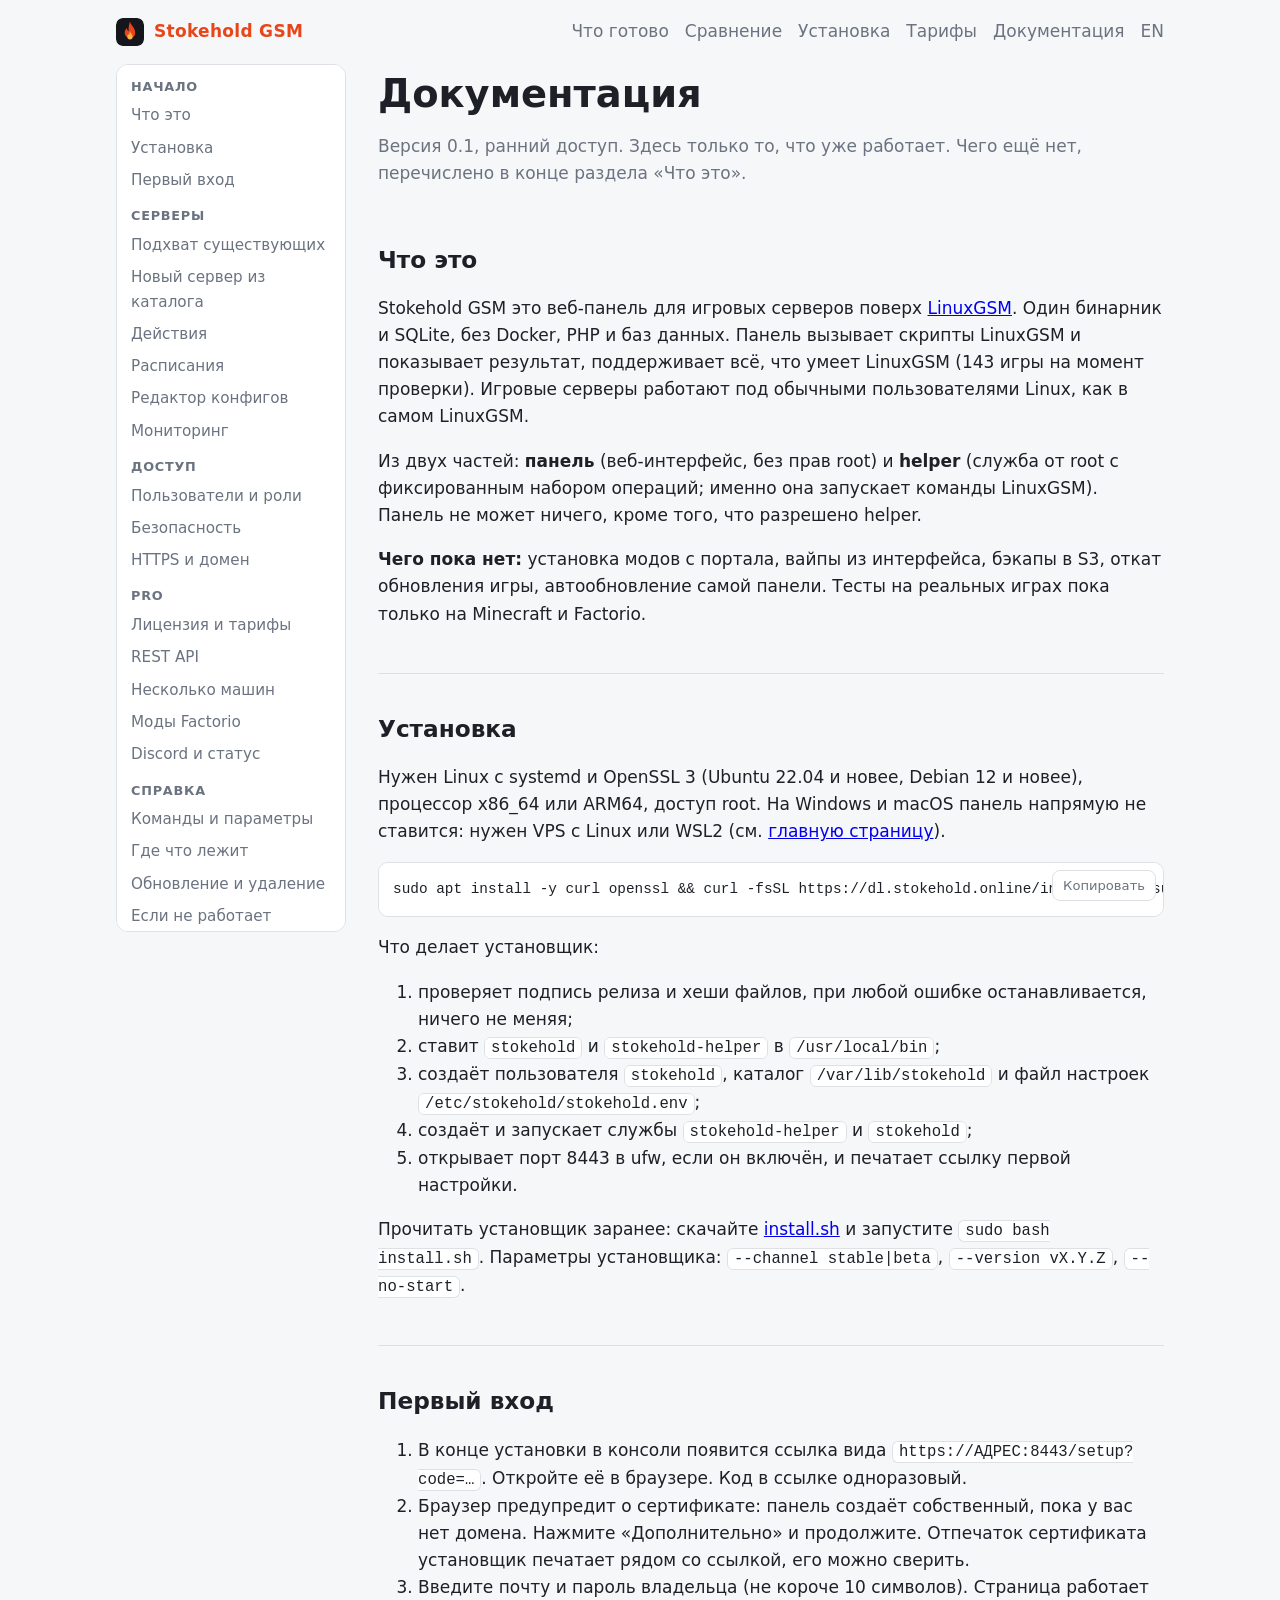
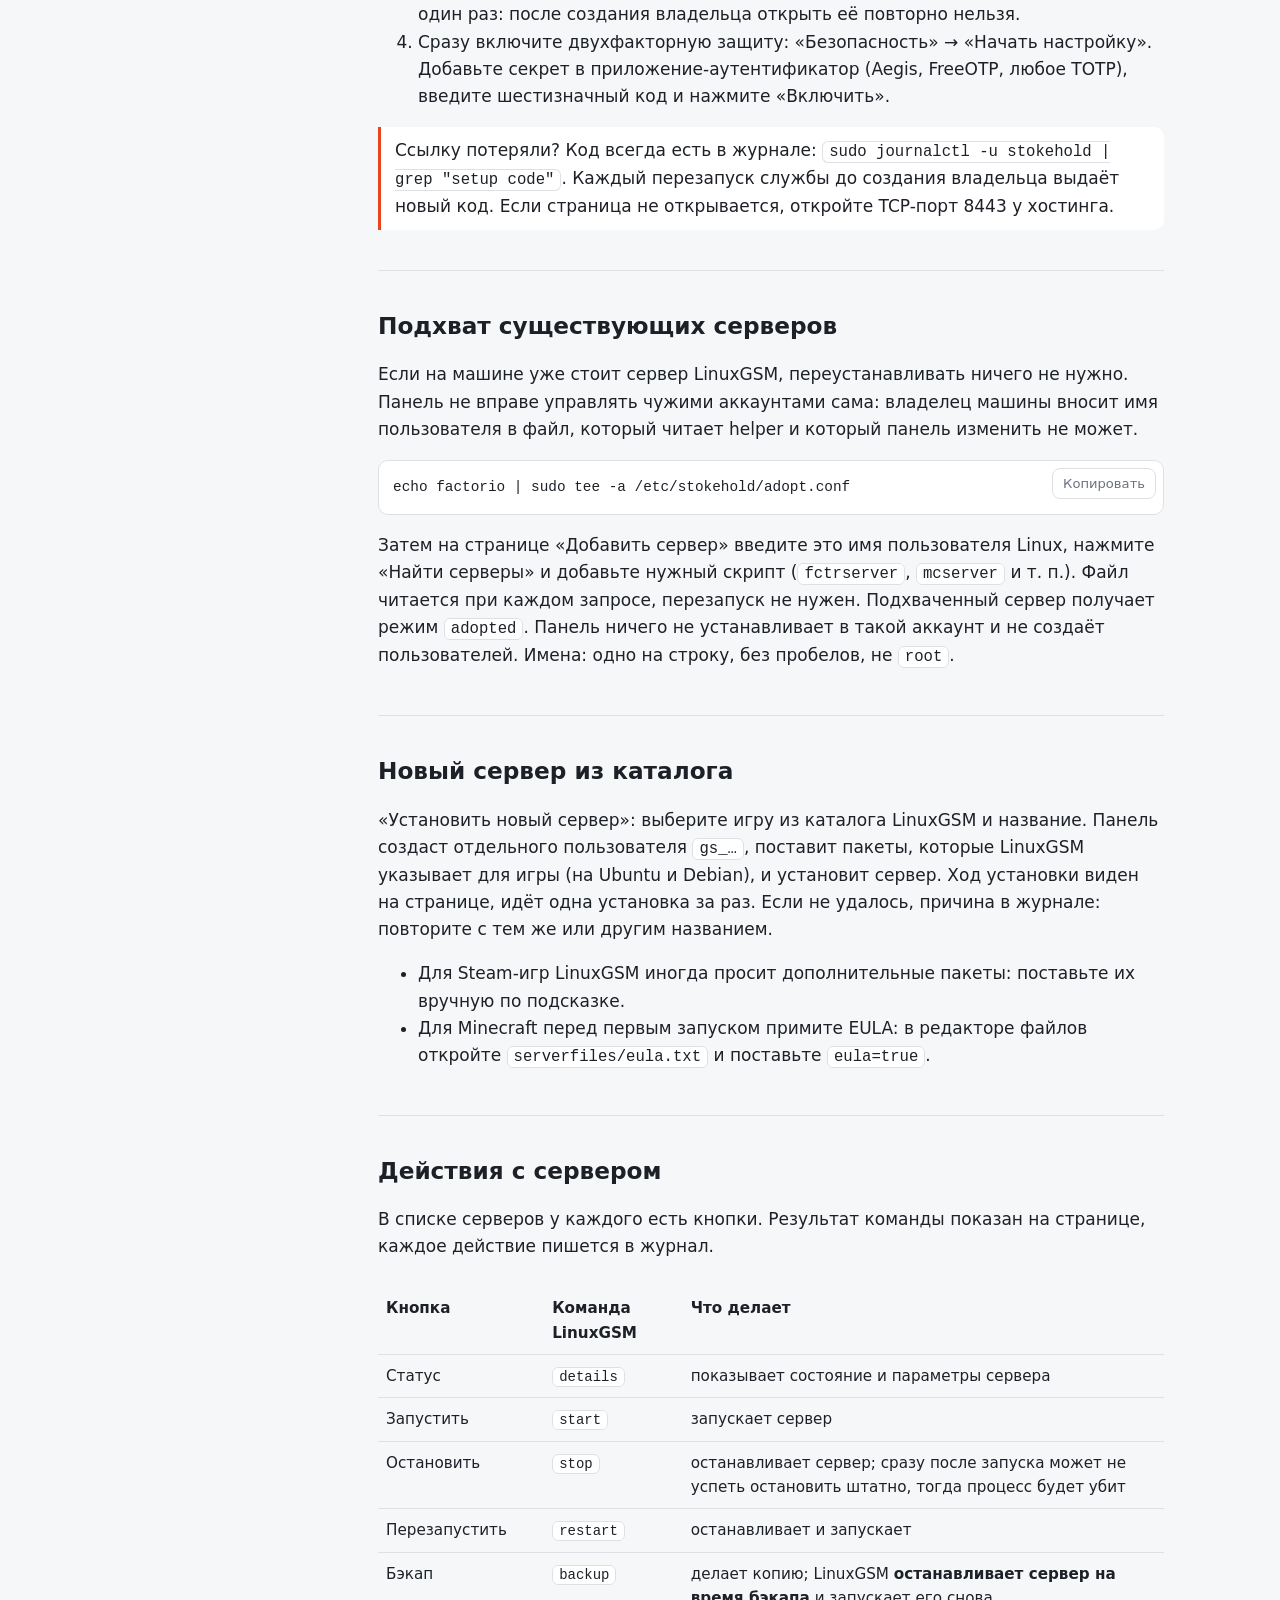
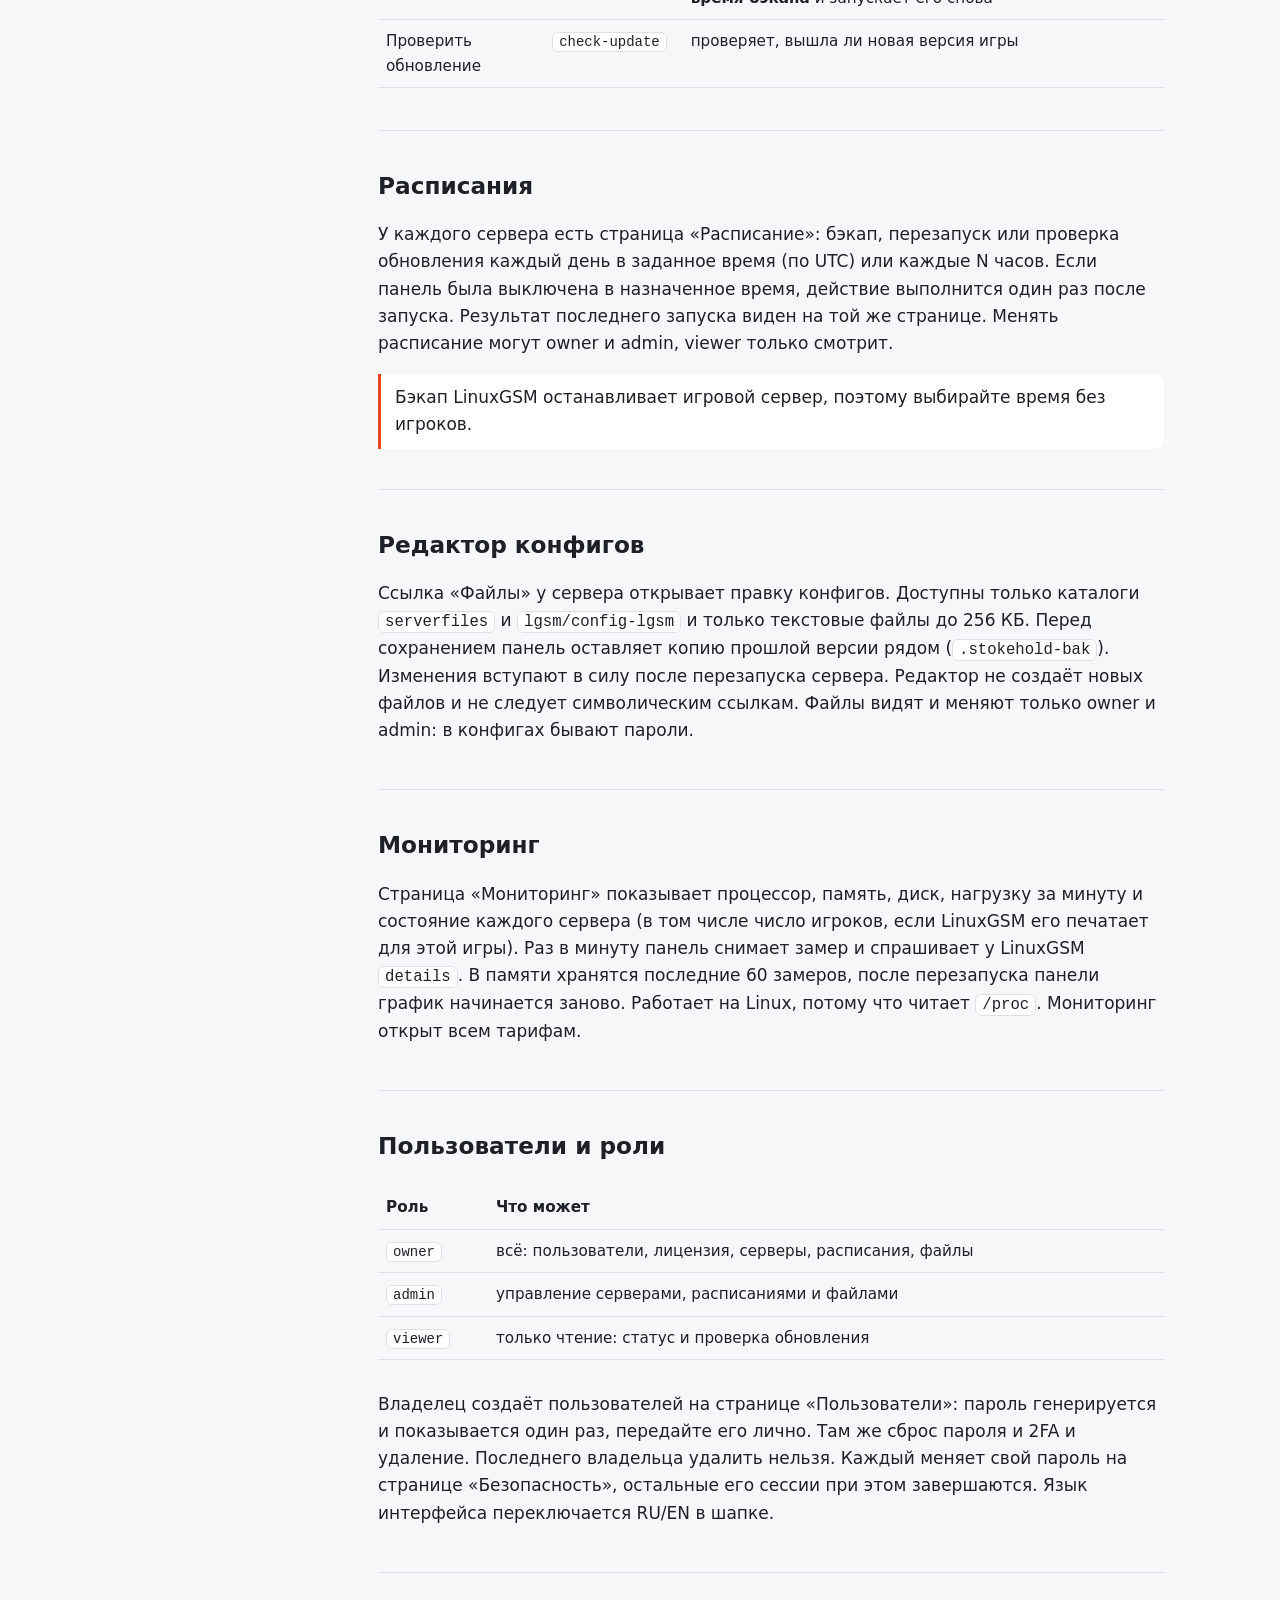
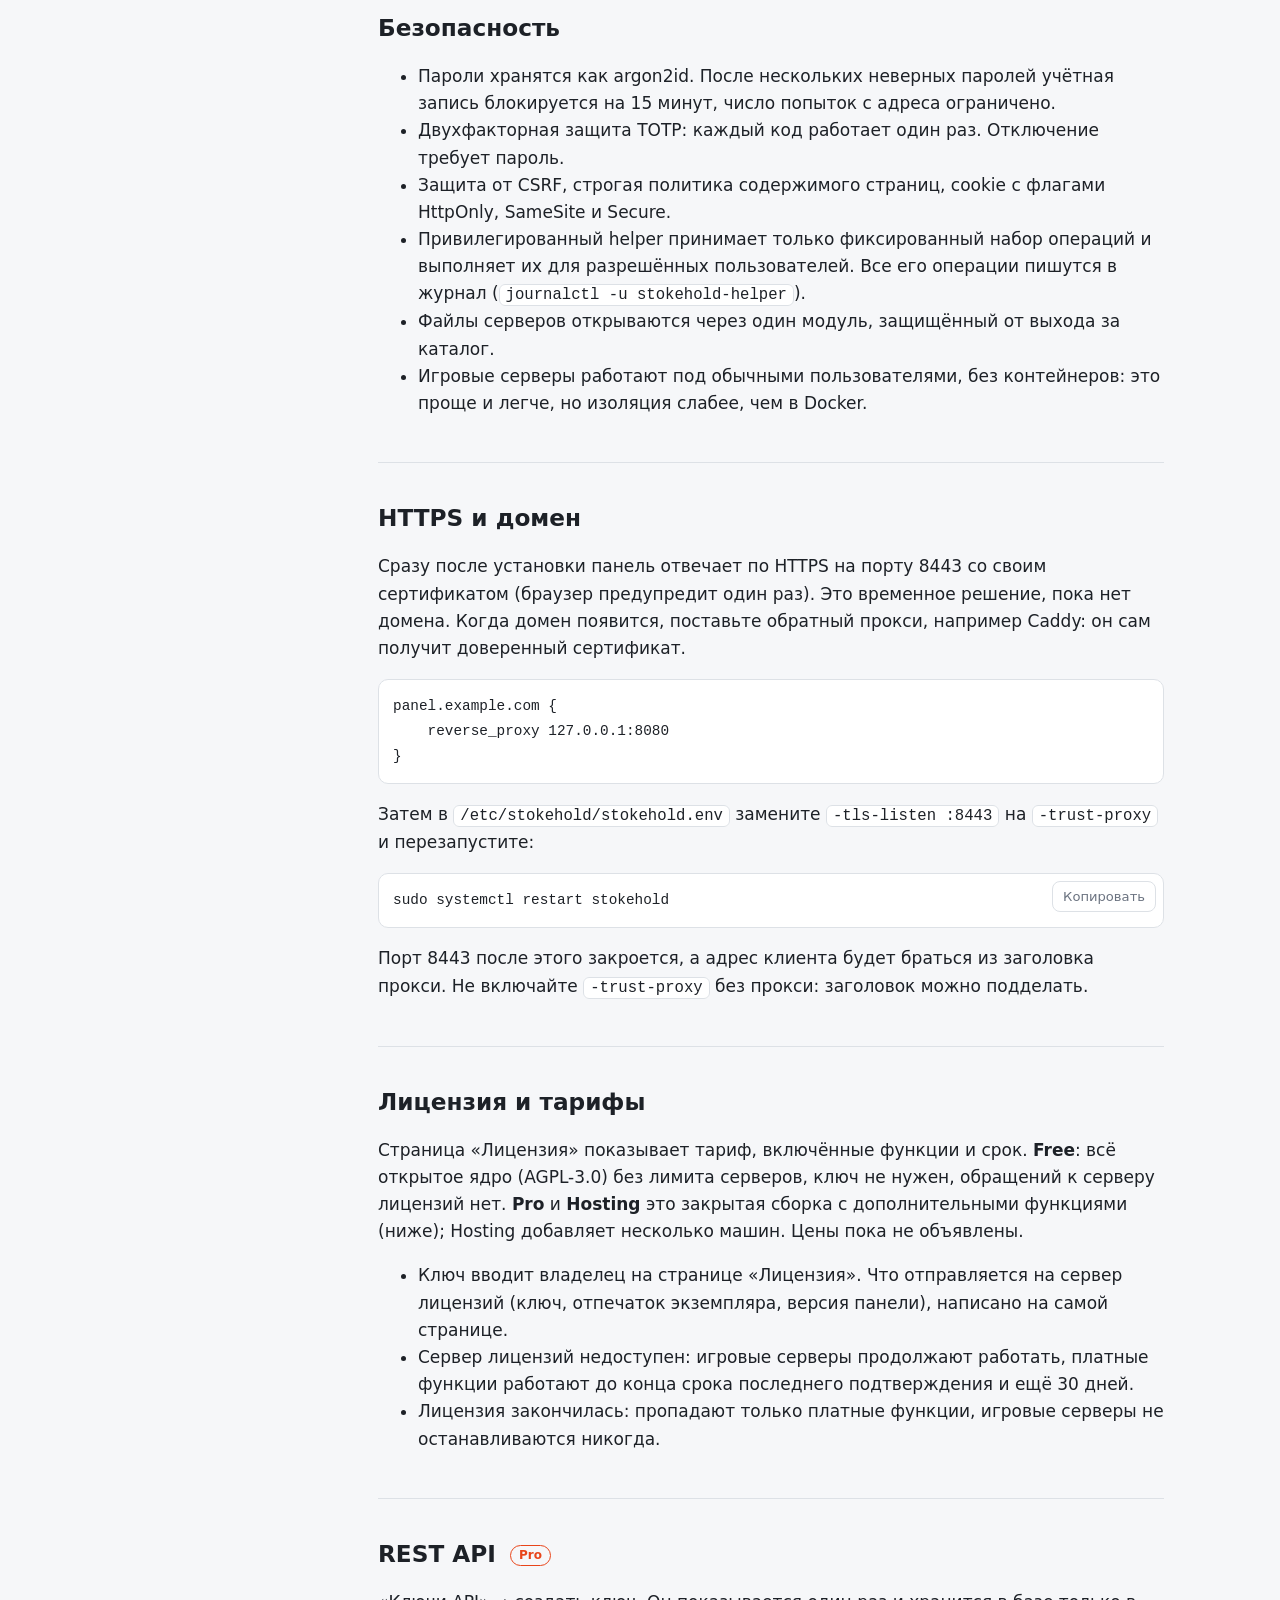
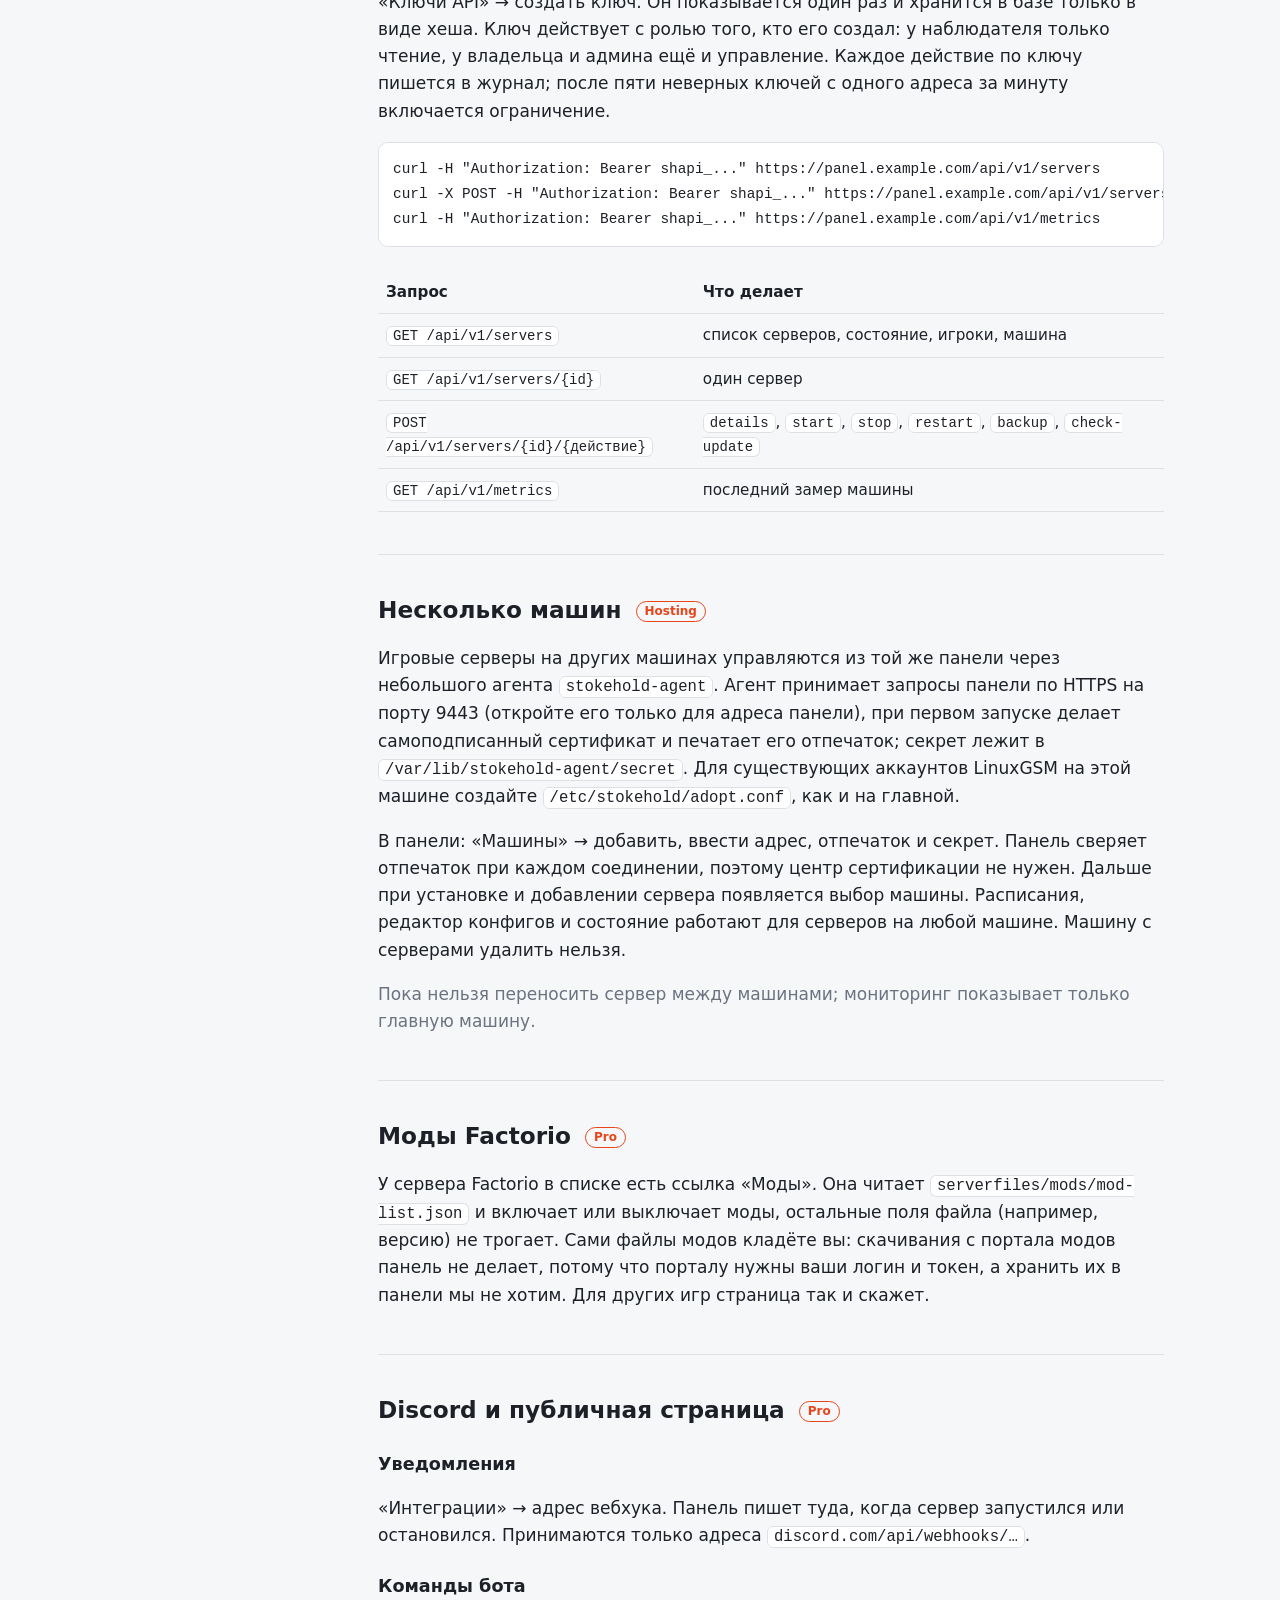
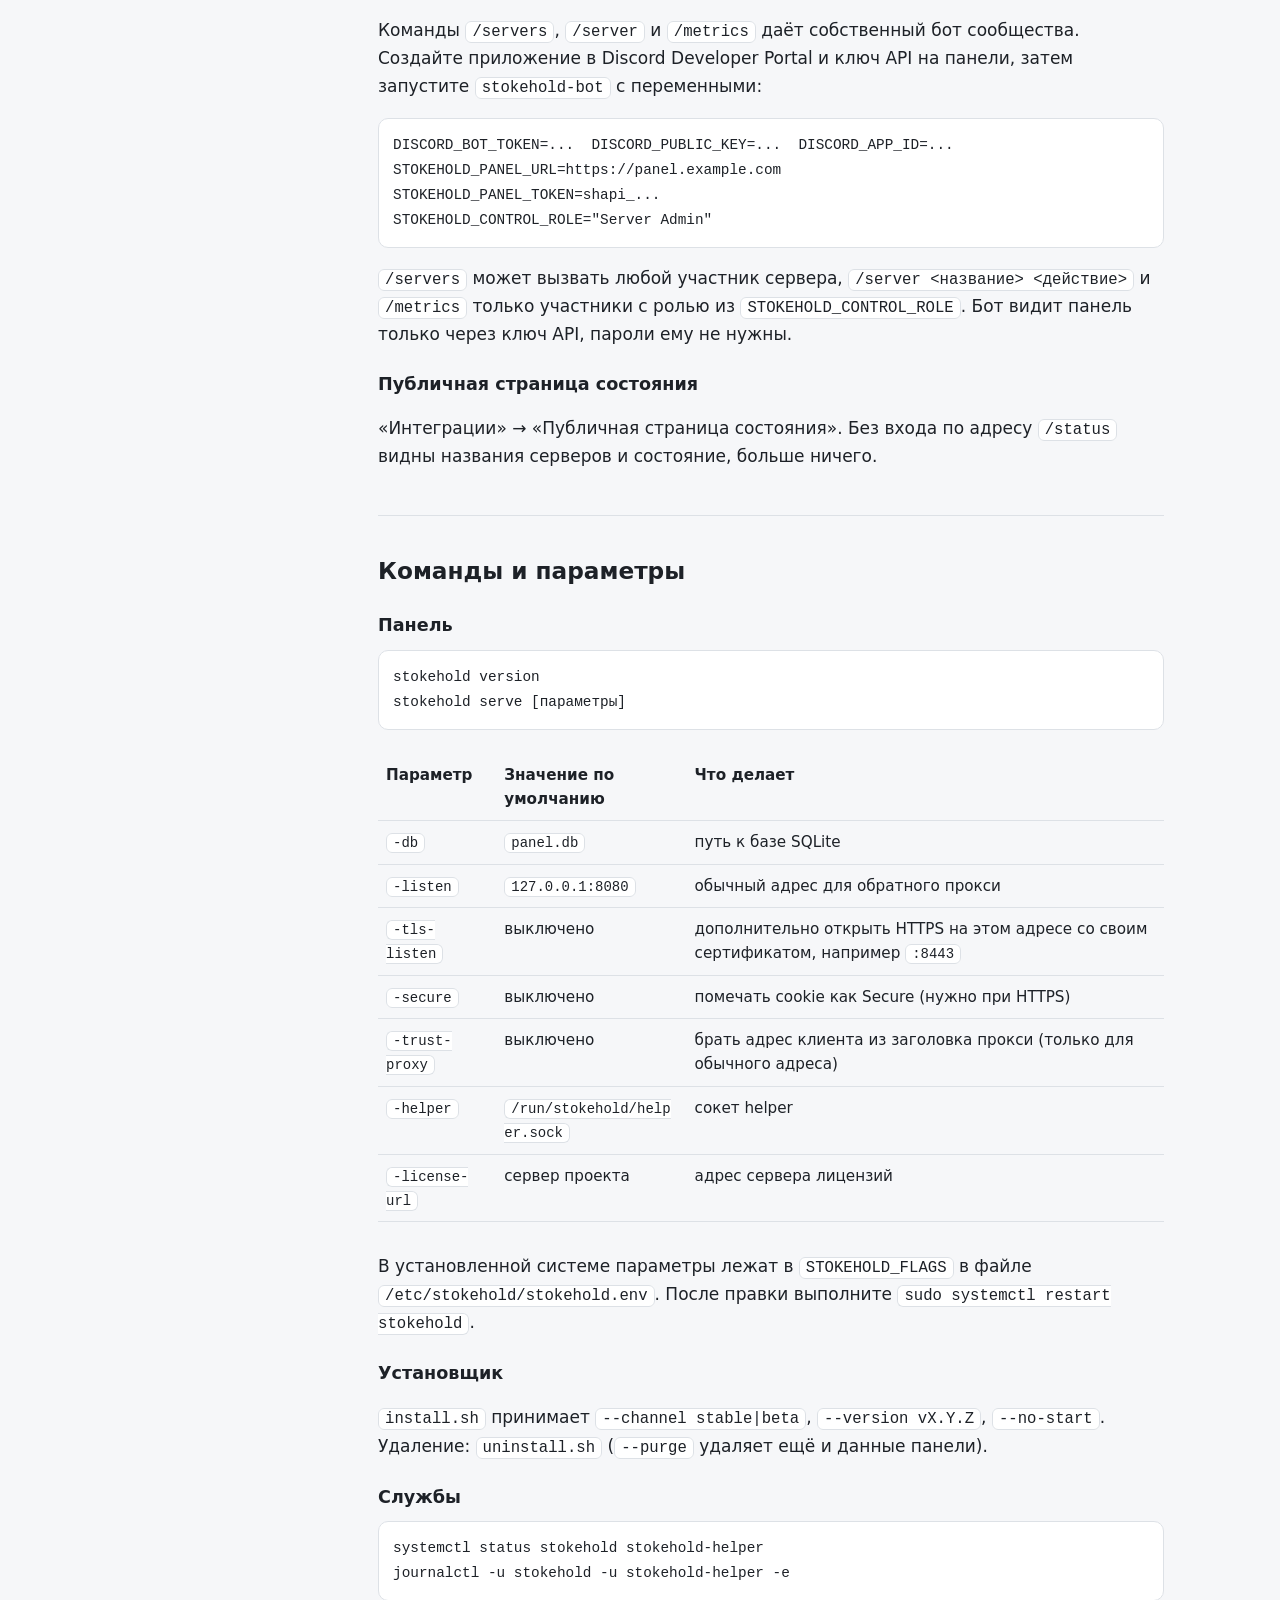
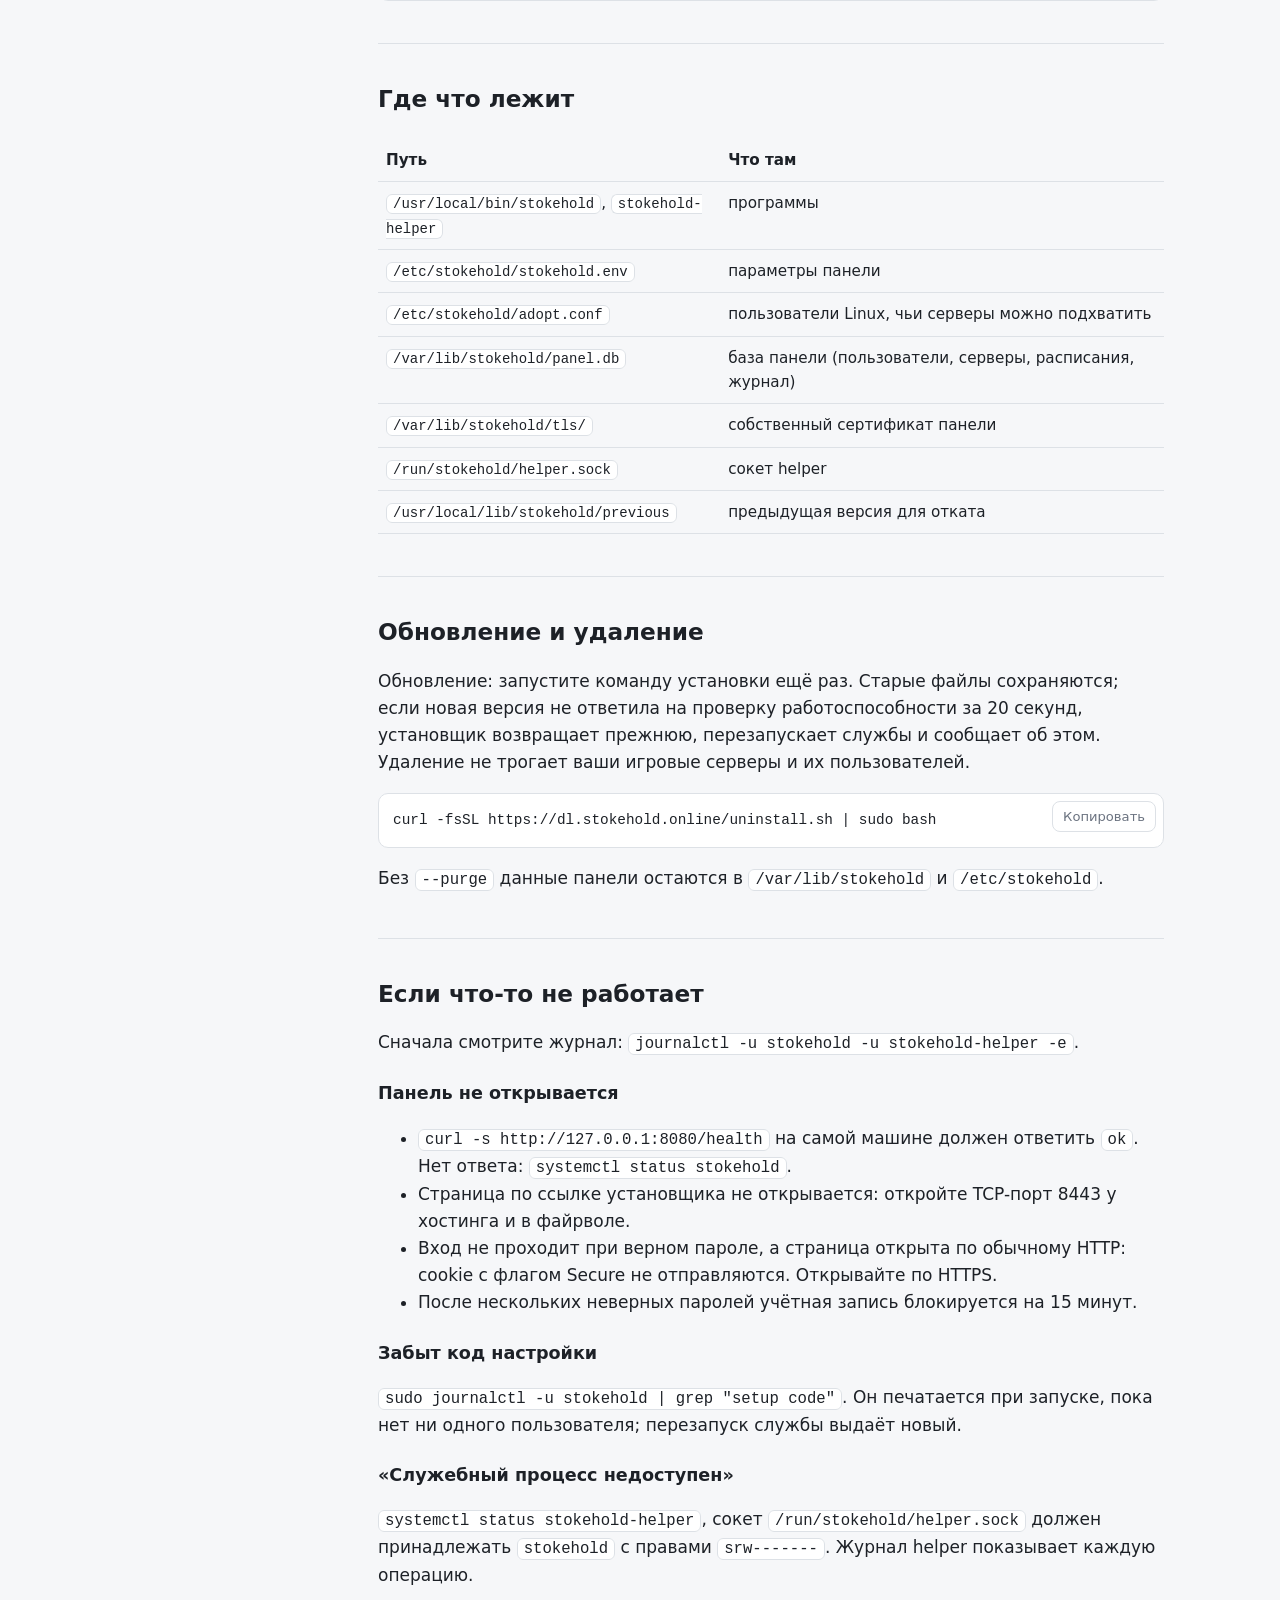
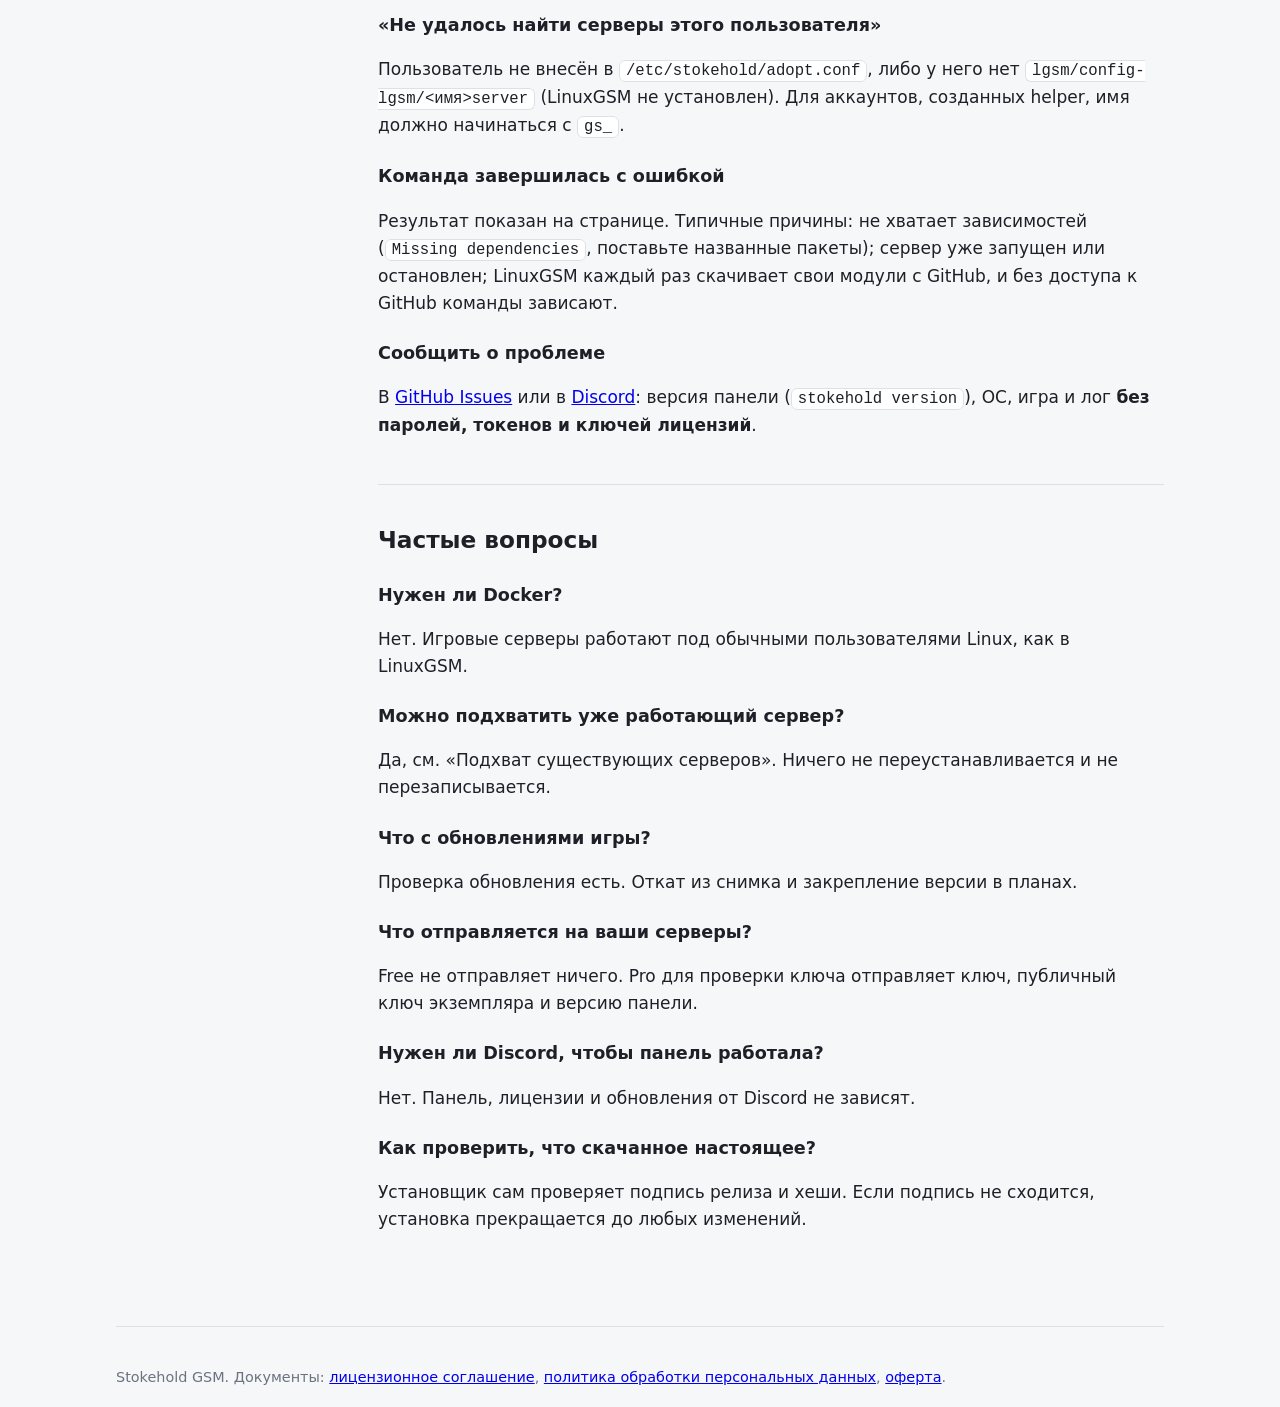
==== site/docs/index.html @ d0f1e2aa "Site: documentation section, smooth scrolling, fading language switch" ====
<!doctype html>
<html lang="ru" class="nojs">
<head>
<meta charset="utf-8">
<meta name="viewport" content="width=device-width, initial-scale=1">
<link rel="icon" type="image/svg+xml" href="../favicon.svg">
<title>Документация: Stokehold GSM</title>
<meta name="description" content="Как установить и пользоваться Stokehold GSM: серверы, расписания, конфиги, роли, безопасность, мониторинг, API, команды и решение проблем.">
<style>
:root { color-scheme: dark light; --bg:#14161c; --card:#1c1f27; --fg:#e6e8eb; --muted:#9aa3b0; --brand:#e8451a; --line:#2c313c; }
@media (prefers-color-scheme: light) { :root { --bg:#f6f7f9; --card:#fff; --fg:#1d2127; --muted:#6b7380; --line:#dde1e6; } }
* { box-sizing: border-box; }
html { scroll-behavior: smooth; }
body { margin:0; font:17px/1.6 system-ui,-apple-system,"Segoe UI",sans-serif; background:var(--bg); color:var(--fg); animation:pagein .35s ease both; }
@keyframes pagein { from { opacity:0 } to { opacity:1 } }
body.leaving { opacity:0; transition:opacity .22s ease; }
@media (prefers-reduced-motion: reduce) { html { scroll-behavior:auto; } body { animation:none; } body.leaving { transition:none; } }
.wrap { max-width:1080px; margin:0 auto; padding:0 16px; }
header { padding:18px 0; display:flex; justify-content:space-between; align-items:center; gap:12px; flex-wrap:wrap; }
header nav { display:flex; flex-wrap:wrap; gap:6px 16px; }
header a { color:var(--muted); text-decoration:none; }
header a:hover { color:var(--fg); }
.logo { display:inline-flex; align-items:center; gap:10px; font-weight:800; color:var(--brand); letter-spacing:.3px; }
.logo img { border-radius:7px; }
.layout { display:grid; grid-template-columns:230px minmax(0,1fr); gap:32px; align-items:start; padding-bottom:48px; }
.side { position:sticky; top:16px; border:1px solid var(--line); border-radius:12px; background:var(--card); padding:12px 14px; font-size:.95rem; max-height:calc(100vh - 32px); overflow:auto; }
.side a { display:block; padding:4px 0; color:var(--muted); text-decoration:none; }
.side a:hover { color:var(--fg); }
.side b { display:block; margin:10px 0 2px; font-size:.8rem; text-transform:uppercase; letter-spacing:.06em; color:var(--muted); font-weight:600; }
.side b:first-child { margin-top:0; }
article h1 { font-size:clamp(1.8rem,4vw,2.4rem); line-height:1.15; margin:8px 0 12px; }
article h2 { font-size:1.45rem; margin:0 0 12px; padding-top:8px; scroll-margin-top:12px; }
article h3 { font-size:1.1rem; margin:22px 0 6px; }
article section { padding:28px 0; border-top:1px solid var(--line); }
article section:first-of-type { border-top:0; }
.muted { color:var(--muted); }
code, pre { font-family:ui-monospace,Consolas,monospace; font-size:.92em; }
:not(pre) > code { background:var(--card); border:1px solid var(--line); border-radius:6px; padding:1px 6px; word-break:break-word; }
pre { background:var(--card); border:1px solid var(--line); border-radius:10px; padding:14px; overflow-x:auto; margin:10px 0 14px; }
.cmd { position:relative; margin:10px 0 14px; } .cmd pre { margin:0; padding-right:96px; }
.cmd .copy { position:absolute; top:8px; right:8px; padding:4px 10px; border:1px solid var(--line); border-radius:8px; background:var(--card); color:var(--muted); font:inherit; font-size:.82rem; cursor:pointer; }
.cmd .copy:hover { color:var(--fg); } .nojs .copy { display:none; }
table { width:100%; border-collapse:collapse; font-size:.95rem; margin:10px 0 14px; }
th,td { text-align:left; padding:9px 8px; border-bottom:1px solid var(--line); vertical-align:top; }
.scroll { overflow-x:auto; }
.note { border-left:3px solid var(--brand); background:var(--card); border-radius:0 10px 10px 0; padding:10px 14px; margin:12px 0; }
.pro { display:inline-block; font-size:.75rem; border:1px solid var(--brand); color:var(--brand); border-radius:99px; padding:0 8px; vertical-align:middle; margin-left:6px; }
footer { padding:24px 0 48px; color:var(--muted); font-size:.9rem; border-top:1px solid var(--line); }
@media (max-width: 800px) { .layout { grid-template-columns:1fr; } .side { position:static; max-height:none; } }
</style>
</head>
<body>
<div class="wrap">
<header>
  <a class="logo" href="../"><img src="../logo.svg" alt="" width="28" height="28"> Stokehold GSM</a>
  <nav><a href="../#now">Что готово</a><a href="../#compare">Сравнение</a><a href="../#install">Установка</a><a href="../#plans">Тарифы</a><a href="./">Документация</a><a class="lang" href="../en/docs/">EN</a></nav>
</header>

<div class="layout">
<nav class="side" aria-label="Разделы документации">
  <b>Начало</b>
  <a href="#overview">Что это</a>
  <a href="#install">Установка</a>
  <a href="#first">Первый вход</a>
  <b>Серверы</b>
  <a href="#adopt">Подхват существующих</a>
  <a href="#new">Новый сервер из каталога</a>
  <a href="#actions">Действия</a>
  <a href="#schedules">Расписания</a>
  <a href="#files">Редактор конфигов</a>
  <a href="#monitor">Мониторинг</a>
  <b>Доступ</b>
  <a href="#roles">Пользователи и роли</a>
  <a href="#security">Безопасность</a>
  <a href="#https">HTTPS и домен</a>
  <b>Pro</b>
  <a href="#license">Лицензия и тарифы</a>
  <a href="#api">REST API</a>
  <a href="#nodes">Несколько машин</a>
  <a href="#mods">Моды Factorio</a>
  <a href="#discord">Discord и статус</a>
  <b>Справка</b>
  <a href="#cli">Команды и параметры</a>
  <a href="#files-paths">Где что лежит</a>
  <a href="#update">Обновление и удаление</a>
  <a href="#trouble">Если не работает</a>
  <a href="#faq">Частые вопросы</a>
</nav>

<article>
<h1>Документация</h1>
<p class="muted">Версия 0.1, ранний доступ. Здесь только то, что уже работает. Чего ещё нет, перечислено в конце раздела «Что это».</p>

<section id="overview">
  <h2>Что это</h2>
  <p>Stokehold GSM это веб-панель для игровых серверов поверх <a href="https://linuxgsm.com">LinuxGSM</a>. Один бинарник и SQLite, без Docker, PHP и баз данных. Панель вызывает скрипты LinuxGSM и показывает результат, поддерживает всё, что умеет LinuxGSM (143 игры на момент проверки). Игровые серверы работают под обычными пользователями Linux, как в самом LinuxGSM.</p>
  <p>Из двух частей: <b>панель</b> (веб-интерфейс, без прав root) и <b>helper</b> (служба от root с фиксированным набором операций; именно она запускает команды LinuxGSM). Панель не может ничего, кроме того, что разрешено helper.</p>
  <p><b>Чего пока нет:</b> установка модов с портала, вайпы из интерфейса, бэкапы в S3, откат обновления игры, автообновление самой панели. Тесты на реальных играх пока только на Minecraft и Factorio.</p>
</section>

<section id="install">
  <h2>Установка</h2>
  <p>Нужен Linux с systemd и OpenSSL 3 (Ubuntu 22.04 и новее, Debian 12 и новее), процессор x86_64 или ARM64, доступ root. На Windows и macOS панель напрямую не ставится: нужен VPS с Linux или WSL2 (см. <a href="../#install">главную страницу</a>).</p>
  <div class="cmd"><button type="button" class="copy">Копировать</button><pre><code>sudo apt install -y curl openssl &amp;&amp; curl -fsSL https://dl.stokehold.online/install.sh | sudo bash</code></pre></div>
  <p>Что делает установщик:</p>
  <ol>
    <li>проверяет подпись релиза и хеши файлов, при любой ошибке останавливается, ничего не меняя;</li>
    <li>ставит <code>stokehold</code> и <code>stokehold-helper</code> в <code>/usr/local/bin</code>;</li>
    <li>создаёт пользователя <code>stokehold</code>, каталог <code>/var/lib/stokehold</code> и файл настроек <code>/etc/stokehold/stokehold.env</code>;</li>
    <li>создаёт и запускает службы <code>stokehold-helper</code> и <code>stokehold</code>;</li>
    <li>открывает порт 8443 в ufw, если он включён, и печатает ссылку первой настройки.</li>
  </ol>
  <p>Прочитать установщик заранее: скачайте <a href="https://dl.stokehold.online/install.sh">install.sh</a> и запустите <code>sudo bash install.sh</code>. Параметры установщика: <code>--channel stable|beta</code>, <code>--version vX.Y.Z</code>, <code>--no-start</code>.</p>
</section>

<section id="first">
  <h2>Первый вход</h2>
  <ol>
    <li>В конце установки в консоли появится ссылка вида <code>https://АДРЕС:8443/setup?code=…</code>. Откройте её в браузере. Код в ссылке одноразовый.</li>
    <li>Браузер предупредит о сертификате: панель создаёт собственный, пока у вас нет домена. Нажмите «Дополнительно» и продолжите. Отпечаток сертификата установщик печатает рядом со ссылкой, его можно сверить.</li>
    <li>Введите почту и пароль владельца (не короче 10 символов). Страница работает один раз: после создания владельца открыть её повторно нельзя.</li>
    <li>Сразу включите двухфакторную защиту: «Безопасность» → «Начать настройку». Добавьте секрет в приложение-аутентификатор (Aegis, FreeOTP, любое TOTP), введите шестизначный код и нажмите «Включить».</li>
  </ol>
  <div class="note">Ссылку потеряли? Код всегда есть в журнале: <code>sudo journalctl -u stokehold | grep "setup code"</code>. Каждый перезапуск службы до создания владельца выдаёт новый код. Если страница не открывается, откройте TCP-порт 8443 у хостинга.</div>
</section>

<section id="adopt">
  <h2>Подхват существующих серверов</h2>
  <p>Если на машине уже стоит сервер LinuxGSM, переустанавливать ничего не нужно. Панель не вправе управлять чужими аккаунтами сама: владелец машины вносит имя пользователя в файл, который читает helper и который панель изменить не может.</p>
  <div class="cmd"><button type="button" class="copy">Копировать</button><pre><code>echo factorio | sudo tee -a /etc/stokehold/adopt.conf</code></pre></div>
  <p>Затем на странице «Добавить сервер» введите это имя пользователя Linux, нажмите «Найти серверы» и добавьте нужный скрипт (<code>fctrserver</code>, <code>mcserver</code> и т. п.). Файл читается при каждом запросе, перезапуск не нужен. Подхваченный сервер получает режим <code>adopted</code>. Панель ничего не устанавливает в такой аккаунт и не создаёт пользователей. Имена: одно на строку, без пробелов, не <code>root</code>.</p>
</section>

<section id="new">
  <h2>Новый сервер из каталога</h2>
  <p>«Установить новый сервер»: выберите игру из каталога LinuxGSM и название. Панель создаст отдельного пользователя <code>gs_…</code>, поставит пакеты, которые LinuxGSM указывает для игры (на Ubuntu и Debian), и установит сервер. Ход установки виден на странице, идёт одна установка за раз. Если не удалось, причина в журнале: повторите с тем же или другим названием.</p>
  <ul>
    <li>Для Steam-игр LinuxGSM иногда просит дополнительные пакеты: поставьте их вручную по подсказке.</li>
    <li>Для Minecraft перед первым запуском примите EULA: в редакторе файлов откройте <code>serverfiles/eula.txt</code> и поставьте <code>eula=true</code>.</li>
  </ul>
</section>

<section id="actions">
  <h2>Действия с сервером</h2>
  <p>В списке серверов у каждого есть кнопки. Результат команды показан на странице, каждое действие пишется в журнал.</p>
  <div class="scroll"><table>
    <tr><th>Кнопка</th><th>Команда LinuxGSM</th><th>Что делает</th></tr>
    <tr><td>Статус</td><td><code>details</code></td><td>показывает состояние и параметры сервера</td></tr>
    <tr><td>Запустить</td><td><code>start</code></td><td>запускает сервер</td></tr>
    <tr><td>Остановить</td><td><code>stop</code></td><td>останавливает сервер; сразу после запуска может не успеть остановить штатно, тогда процесс будет убит</td></tr>
    <tr><td>Перезапустить</td><td><code>restart</code></td><td>останавливает и запускает</td></tr>
    <tr><td>Бэкап</td><td><code>backup</code></td><td>делает копию; LinuxGSM <b>останавливает сервер на время бэкапа</b> и запускает его снова</td></tr>
    <tr><td>Проверить обновление</td><td><code>check-update</code></td><td>проверяет, вышла ли новая версия игры</td></tr>
  </table></div>
</section>

<section id="schedules">
  <h2>Расписания</h2>
  <p>У каждого сервера есть страница «Расписание»: бэкап, перезапуск или проверка обновления каждый день в заданное время (по UTC) или каждые N часов. Если панель была выключена в назначенное время, действие выполнится один раз после запуска. Результат последнего запуска виден на той же странице. Менять расписание могут owner и admin, viewer только смотрит.</p>
  <div class="note">Бэкап LinuxGSM останавливает игровой сервер, поэтому выбирайте время без игроков.</div>
</section>

<section id="files">
  <h2>Редактор конфигов</h2>
  <p>Ссылка «Файлы» у сервера открывает правку конфигов. Доступны только каталоги <code>serverfiles</code> и <code>lgsm/config-lgsm</code> и только текстовые файлы до 256 КБ. Перед сохранением панель оставляет копию прошлой версии рядом (<code>.stokehold-bak</code>). Изменения вступают в силу после перезапуска сервера. Редактор не создаёт новых файлов и не следует символическим ссылкам. Файлы видят и меняют только owner и admin: в конфигах бывают пароли.</p>
</section>

<section id="monitor">
  <h2>Мониторинг</h2>
  <p>Страница «Мониторинг» показывает процессор, память, диск, нагрузку за минуту и состояние каждого сервера (в том числе число игроков, если LinuxGSM его печатает для этой игры). Раз в минуту панель снимает замер и спрашивает у LinuxGSM <code>details</code>. В памяти хранятся последние 60 замеров, после перезапуска панели график начинается заново. Работает на Linux, потому что читает <code>/proc</code>. Мониторинг открыт всем тарифам.</p>
</section>

<section id="roles">
  <h2>Пользователи и роли</h2>
  <div class="scroll"><table>
    <tr><th>Роль</th><th>Что может</th></tr>
    <tr><td><code>owner</code></td><td>всё: пользователи, лицензия, серверы, расписания, файлы</td></tr>
    <tr><td><code>admin</code></td><td>управление серверами, расписаниями и файлами</td></tr>
    <tr><td><code>viewer</code></td><td>только чтение: статус и проверка обновления</td></tr>
  </table></div>
  <p>Владелец создаёт пользователей на странице «Пользователи»: пароль генерируется и показывается один раз, передайте его лично. Там же сброс пароля и 2FA и удаление. Последнего владельца удалить нельзя. Каждый меняет свой пароль на странице «Безопасность», остальные его сессии при этом завершаются. Язык интерфейса переключается RU/EN в шапке.</p>
</section>

<section id="security">
  <h2>Безопасность</h2>
  <ul>
    <li>Пароли хранятся как argon2id. После нескольких неверных паролей учётная запись блокируется на 15 минут, число попыток с адреса ограничено.</li>
    <li>Двухфакторная защита TOTP: каждый код работает один раз. Отключение требует пароль.</li>
    <li>Защита от CSRF, строгая политика содержимого страниц, cookie с флагами HttpOnly, SameSite и Secure.</li>
    <li>Привилегированный helper принимает только фиксированный набор операций и выполняет их для разрешённых пользователей. Все его операции пишутся в журнал (<code>journalctl -u stokehold-helper</code>).</li>
    <li>Файлы серверов открываются через один модуль, защищённый от выхода за каталог.</li>
    <li>Игровые серверы работают под обычными пользователями, без контейнеров: это проще и легче, но изоляция слабее, чем в Docker.</li>
  </ul>
</section>

<section id="https">
  <h2>HTTPS и домен</h2>
  <p>Сразу после установки панель отвечает по HTTPS на порту 8443 со своим сертификатом (браузер предупредит один раз). Это временное решение, пока нет домена. Когда домен появится, поставьте обратный прокси, например Caddy: он сам получит доверенный сертификат.</p>
  <pre><code>panel.example.com {
    reverse_proxy 127.0.0.1:8080
}</code></pre>
  <p>Затем в <code>/etc/stokehold/stokehold.env</code> замените <code>-tls-listen :8443</code> на <code>-trust-proxy</code> и перезапустите:</p>
  <div class="cmd"><button type="button" class="copy">Копировать</button><pre><code>sudo systemctl restart stokehold</code></pre></div>
  <p>Порт 8443 после этого закроется, а адрес клиента будет браться из заголовка прокси. Не включайте <code>-trust-proxy</code> без прокси: заголовок можно подделать.</p>
</section>

<section id="license">
  <h2>Лицензия и тарифы</h2>
  <p>Страница «Лицензия» показывает тариф, включённые функции и срок. <b>Free</b>: всё открытое ядро (AGPL-3.0) без лимита серверов, ключ не нужен, обращений к серверу лицензий нет. <b>Pro</b> и <b>Hosting</b> это закрытая сборка с дополнительными функциями (ниже); Hosting добавляет несколько машин. Цены пока не объявлены.</p>
  <ul>
    <li>Ключ вводит владелец на странице «Лицензия». Что отправляется на сервер лицензий (ключ, отпечаток экземпляра, версия панели), написано на самой странице.</li>
    <li>Сервер лицензий недоступен: игровые серверы продолжают работать, платные функции работают до конца срока последнего подтверждения и ещё 30 дней.</li>
    <li>Лицензия закончилась: пропадают только платные функции, игровые серверы не останавливаются никогда.</li>
  </ul>
</section>

<section id="api">
  <h2>REST API <span class="pro">Pro</span></h2>
  <p>«Ключи API» → создать ключ. Он показывается один раз и хранится в базе только в виде хеша. Ключ действует с ролью того, кто его создал: у наблюдателя только чтение, у владельца и админа ещё и управление. Каждое действие по ключу пишется в журнал; после пяти неверных ключей с одного адреса за минуту включается ограничение.</p>
  <pre><code>curl -H "Authorization: Bearer shapi_..." https://panel.example.com/api/v1/servers
curl -X POST -H "Authorization: Bearer shapi_..." https://panel.example.com/api/v1/servers/3/restart
curl -H "Authorization: Bearer shapi_..." https://panel.example.com/api/v1/metrics</code></pre>
  <div class="scroll"><table>
    <tr><th>Запрос</th><th>Что делает</th></tr>
    <tr><td><code>GET /api/v1/servers</code></td><td>список серверов, состояние, игроки, машина</td></tr>
    <tr><td><code>GET /api/v1/servers/{id}</code></td><td>один сервер</td></tr>
    <tr><td><code>POST /api/v1/servers/{id}/{действие}</code></td><td><code>details</code>, <code>start</code>, <code>stop</code>, <code>restart</code>, <code>backup</code>, <code>check-update</code></td></tr>
    <tr><td><code>GET /api/v1/metrics</code></td><td>последний замер машины</td></tr>
  </table></div>
</section>

<section id="nodes">
  <h2>Несколько машин <span class="pro">Hosting</span></h2>
  <p>Игровые серверы на других машинах управляются из той же панели через небольшого агента <code>stokehold-agent</code>. Агент принимает запросы панели по HTTPS на порту 9443 (откройте его только для адреса панели), при первом запуске делает самоподписанный сертификат и печатает его отпечаток; секрет лежит в <code>/var/lib/stokehold-agent/secret</code>. Для существующих аккаунтов LinuxGSM на этой машине создайте <code>/etc/stokehold/adopt.conf</code>, как и на главной.</p>
  <p>В панели: «Машины» → добавить, ввести адрес, отпечаток и секрет. Панель сверяет отпечаток при каждом соединении, поэтому центр сертификации не нужен. Дальше при установке и добавлении сервера появляется выбор машины. Расписания, редактор конфигов и состояние работают для серверов на любой машине. Машину с серверами удалить нельзя.</p>
  <p class="muted">Пока нельзя переносить сервер между машинами; мониторинг показывает только главную машину.</p>
</section>

<section id="mods">
  <h2>Моды Factorio <span class="pro">Pro</span></h2>
  <p>У сервера Factorio в списке есть ссылка «Моды». Она читает <code>serverfiles/mods/mod-list.json</code> и включает или выключает моды, остальные поля файла (например, версию) не трогает. Сами файлы модов кладёте вы: скачивания с портала модов панель не делает, потому что порталу нужны ваши логин и токен, а хранить их в панели мы не хотим. Для других игр страница так и скажет.</p>
</section>

<section id="discord">
  <h2>Discord и публичная страница <span class="pro">Pro</span></h2>
  <h3>Уведомления</h3>
  <p>«Интеграции» → адрес вебхука. Панель пишет туда, когда сервер запустился или остановился. Принимаются только адреса <code>discord.com/api/webhooks/…</code>.</p>
  <h3>Команды бота</h3>
  <p>Команды <code>/servers</code>, <code>/server</code> и <code>/metrics</code> даёт собственный бот сообщества. Создайте приложение в Discord Developer Portal и ключ API на панели, затем запустите <code>stokehold-bot</code> с переменными:</p>
  <pre><code>DISCORD_BOT_TOKEN=...  DISCORD_PUBLIC_KEY=...  DISCORD_APP_ID=...
STOKEHOLD_PANEL_URL=https://panel.example.com
STOKEHOLD_PANEL_TOKEN=shapi_...
STOKEHOLD_CONTROL_ROLE="Server Admin"</code></pre>
  <p><code>/servers</code> может вызвать любой участник сервера, <code>/server &lt;название&gt; &lt;действие&gt;</code> и <code>/metrics</code> только участники с ролью из <code>STOKEHOLD_CONTROL_ROLE</code>. Бот видит панель только через ключ API, пароли ему не нужны.</p>
  <h3>Публичная страница состояния</h3>
  <p>«Интеграции» → «Публичная страница состояния». Без входа по адресу <code>/status</code> видны названия серверов и состояние, больше ничего.</p>
</section>

<section id="cli">
  <h2>Команды и параметры</h2>
  <h3>Панель</h3>
  <pre><code>stokehold version
stokehold serve [параметры]</code></pre>
  <div class="scroll"><table>
    <tr><th>Параметр</th><th>Значение по умолчанию</th><th>Что делает</th></tr>
    <tr><td><code>-db</code></td><td><code>panel.db</code></td><td>путь к базе SQLite</td></tr>
    <tr><td><code>-listen</code></td><td><code>127.0.0.1:8080</code></td><td>обычный адрес для обратного прокси</td></tr>
    <tr><td><code>-tls-listen</code></td><td>выключено</td><td>дополнительно открыть HTTPS на этом адресе со своим сертификатом, например <code>:8443</code></td></tr>
    <tr><td><code>-secure</code></td><td>выключено</td><td>помечать cookie как Secure (нужно при HTTPS)</td></tr>
    <tr><td><code>-trust-proxy</code></td><td>выключено</td><td>брать адрес клиента из заголовка прокси (только для обычного адреса)</td></tr>
    <tr><td><code>-helper</code></td><td><code>/run/stokehold/helper.sock</code></td><td>сокет helper</td></tr>
    <tr><td><code>-license-url</code></td><td>сервер проекта</td><td>адрес сервера лицензий</td></tr>
  </table></div>
  <p>В установленной системе параметры лежат в <code>STOKEHOLD_FLAGS</code> в файле <code>/etc/stokehold/stokehold.env</code>. После правки выполните <code>sudo systemctl restart stokehold</code>.</p>
  <h3>Установщик</h3>
  <p><code>install.sh</code> принимает <code>--channel stable|beta</code>, <code>--version vX.Y.Z</code>, <code>--no-start</code>. Удаление: <code>uninstall.sh</code> (<code>--purge</code> удаляет ещё и данные панели).</p>
  <h3>Службы</h3>
  <pre><code>systemctl status stokehold stokehold-helper
journalctl -u stokehold -u stokehold-helper -e</code></pre>
</section>

<section id="files-paths">
  <h2>Где что лежит</h2>
  <div class="scroll"><table>
    <tr><th>Путь</th><th>Что там</th></tr>
    <tr><td><code>/usr/local/bin/stokehold</code>, <code>stokehold-helper</code></td><td>программы</td></tr>
    <tr><td><code>/etc/stokehold/stokehold.env</code></td><td>параметры панели</td></tr>
    <tr><td><code>/etc/stokehold/adopt.conf</code></td><td>пользователи Linux, чьи серверы можно подхватить</td></tr>
    <tr><td><code>/var/lib/stokehold/panel.db</code></td><td>база панели (пользователи, серверы, расписания, журнал)</td></tr>
    <tr><td><code>/var/lib/stokehold/tls/</code></td><td>собственный сертификат панели</td></tr>
    <tr><td><code>/run/stokehold/helper.sock</code></td><td>сокет helper</td></tr>
    <tr><td><code>/usr/local/lib/stokehold/previous</code></td><td>предыдущая версия для отката</td></tr>
  </table></div>
</section>

<section id="update">
  <h2>Обновление и удаление</h2>
  <p>Обновление: запустите команду установки ещё раз. Старые файлы сохраняются; если новая версия не ответила на проверку работоспособности за 20 секунд, установщик возвращает прежнюю, перезапускает службы и сообщает об этом. Удаление не трогает ваши игровые серверы и их пользователей.</p>
  <div class="cmd"><button type="button" class="copy">Копировать</button><pre><code>curl -fsSL https://dl.stokehold.online/uninstall.sh | sudo bash</code></pre></div>
  <p>Без <code>--purge</code> данные панели остаются в <code>/var/lib/stokehold</code> и <code>/etc/stokehold</code>.</p>
</section>

<section id="trouble">
  <h2>Если что-то не работает</h2>
  <p>Сначала смотрите журнал: <code>journalctl -u stokehold -u stokehold-helper -e</code>.</p>
  <h3>Панель не открывается</h3>
  <ul>
    <li><code>curl -s http://127.0.0.1:8080/health</code> на самой машине должен ответить <code>ok</code>. Нет ответа: <code>systemctl status stokehold</code>.</li>
    <li>Страница по ссылке установщика не открывается: откройте TCP-порт 8443 у хостинга и в файрволе.</li>
    <li>Вход не проходит при верном пароле, а страница открыта по обычному HTTP: cookie с флагом Secure не отправляются. Открывайте по HTTPS.</li>
    <li>После нескольких неверных паролей учётная запись блокируется на 15 минут.</li>
  </ul>
  <h3>Забыт код настройки</h3>
  <p><code>sudo journalctl -u stokehold | grep "setup code"</code>. Он печатается при запуске, пока нет ни одного пользователя; перезапуск службы выдаёт новый.</p>
  <h3>«Служебный процесс недоступен»</h3>
  <p><code>systemctl status stokehold-helper</code>, сокет <code>/run/stokehold/helper.sock</code> должен принадлежать <code>stokehold</code> с правами <code>srw-------</code>. Журнал helper показывает каждую операцию.</p>
  <h3>«Не удалось найти серверы этого пользователя»</h3>
  <p>Пользователь не внесён в <code>/etc/stokehold/adopt.conf</code>, либо у него нет <code>lgsm/config-lgsm/&lt;имя&gt;server</code> (LinuxGSM не установлен). Для аккаунтов, созданных helper, имя должно начинаться с <code>gs_</code>.</p>
  <h3>Команда завершилась с ошибкой</h3>
  <p>Результат показан на странице. Типичные причины: не хватает зависимостей (<code>Missing dependencies</code>, поставьте названные пакеты); сервер уже запущен или остановлен; LinuxGSM каждый раз скачивает свои модули с GitHub, и без доступа к GitHub команды зависают.</p>
  <h3>Сообщить о проблеме</h3>
  <p>В <a href="https://github.com/stokehold-gsm/stokehold/issues">GitHub Issues</a> или в <a href="https://discord.gg/Z4Jkh4AYta">Discord</a>: версия панели (<code>stokehold version</code>), ОС, игра и лог <b>без паролей, токенов и ключей лицензий</b>.</p>
</section>

<section id="faq">
  <h2>Частые вопросы</h2>
  <h3>Нужен ли Docker?</h3>
  <p>Нет. Игровые серверы работают под обычными пользователями Linux, как в LinuxGSM.</p>
  <h3>Можно подхватить уже работающий сервер?</h3>
  <p>Да, см. «Подхват существующих серверов». Ничего не переустанавливается и не перезаписывается.</p>
  <h3>Что с обновлениями игры?</h3>
  <p>Проверка обновления есть. Откат из снимка и закрепление версии в планах.</p>
  <h3>Что отправляется на ваши серверы?</h3>
  <p>Free не отправляет ничего. Pro для проверки ключа отправляет ключ, публичный ключ экземпляра и версию панели.</p>
  <h3>Нужен ли Discord, чтобы панель работала?</h3>
  <p>Нет. Панель, лицензии и обновления от Discord не зависят.</p>
  <h3>Как проверить, что скачанное настоящее?</h3>
  <p>Установщик сам проверяет подпись релиза и хеши. Если подпись не сходится, установка прекращается до любых изменений.</p>
</section>
</article>
</div>

<footer>
  <p>Stokehold GSM. Документы: <a href="https://github.com/stokehold-gsm/stokehold/blob/main/legal/eula.md">лицензионное соглашение</a>, <a href="https://github.com/stokehold-gsm/stokehold/blob/main/legal/privacy.md">политика обработки персональных данных</a>, <a href="https://github.com/stokehold-gsm/stokehold/blob/main/legal/offer.md">оферта</a>.</p>
</footer>
</div>
<script>
(function () {
  document.documentElement.classList.remove('nojs');
  document.querySelectorAll('.copy').forEach(function (b) {
    b.addEventListener('click', function () {
      var text = b.parentNode.querySelector('code').innerText, label = b.textContent;
      var done = function () { b.textContent = 'Скопировано'; setTimeout(function () { b.textContent = label; }, 1500); };
      if (navigator.clipboard) { navigator.clipboard.writeText(text).then(done, done); return; }
      var ta = document.createElement('textarea'); ta.value = text; document.body.appendChild(ta); ta.select();
      try { document.execCommand('copy'); } catch (e) {} document.body.removeChild(ta); done();
    });
  });
  var lang = document.querySelector('a.lang');
  if (lang) lang.addEventListener('click', function (e) {
    e.preventDefault();
    var url = lang.href + location.hash;
    document.body.classList.add('leaving');
    setTimeout(function () { location.href = url; }, 230);
  });
})();
</script>
</body>
</html>
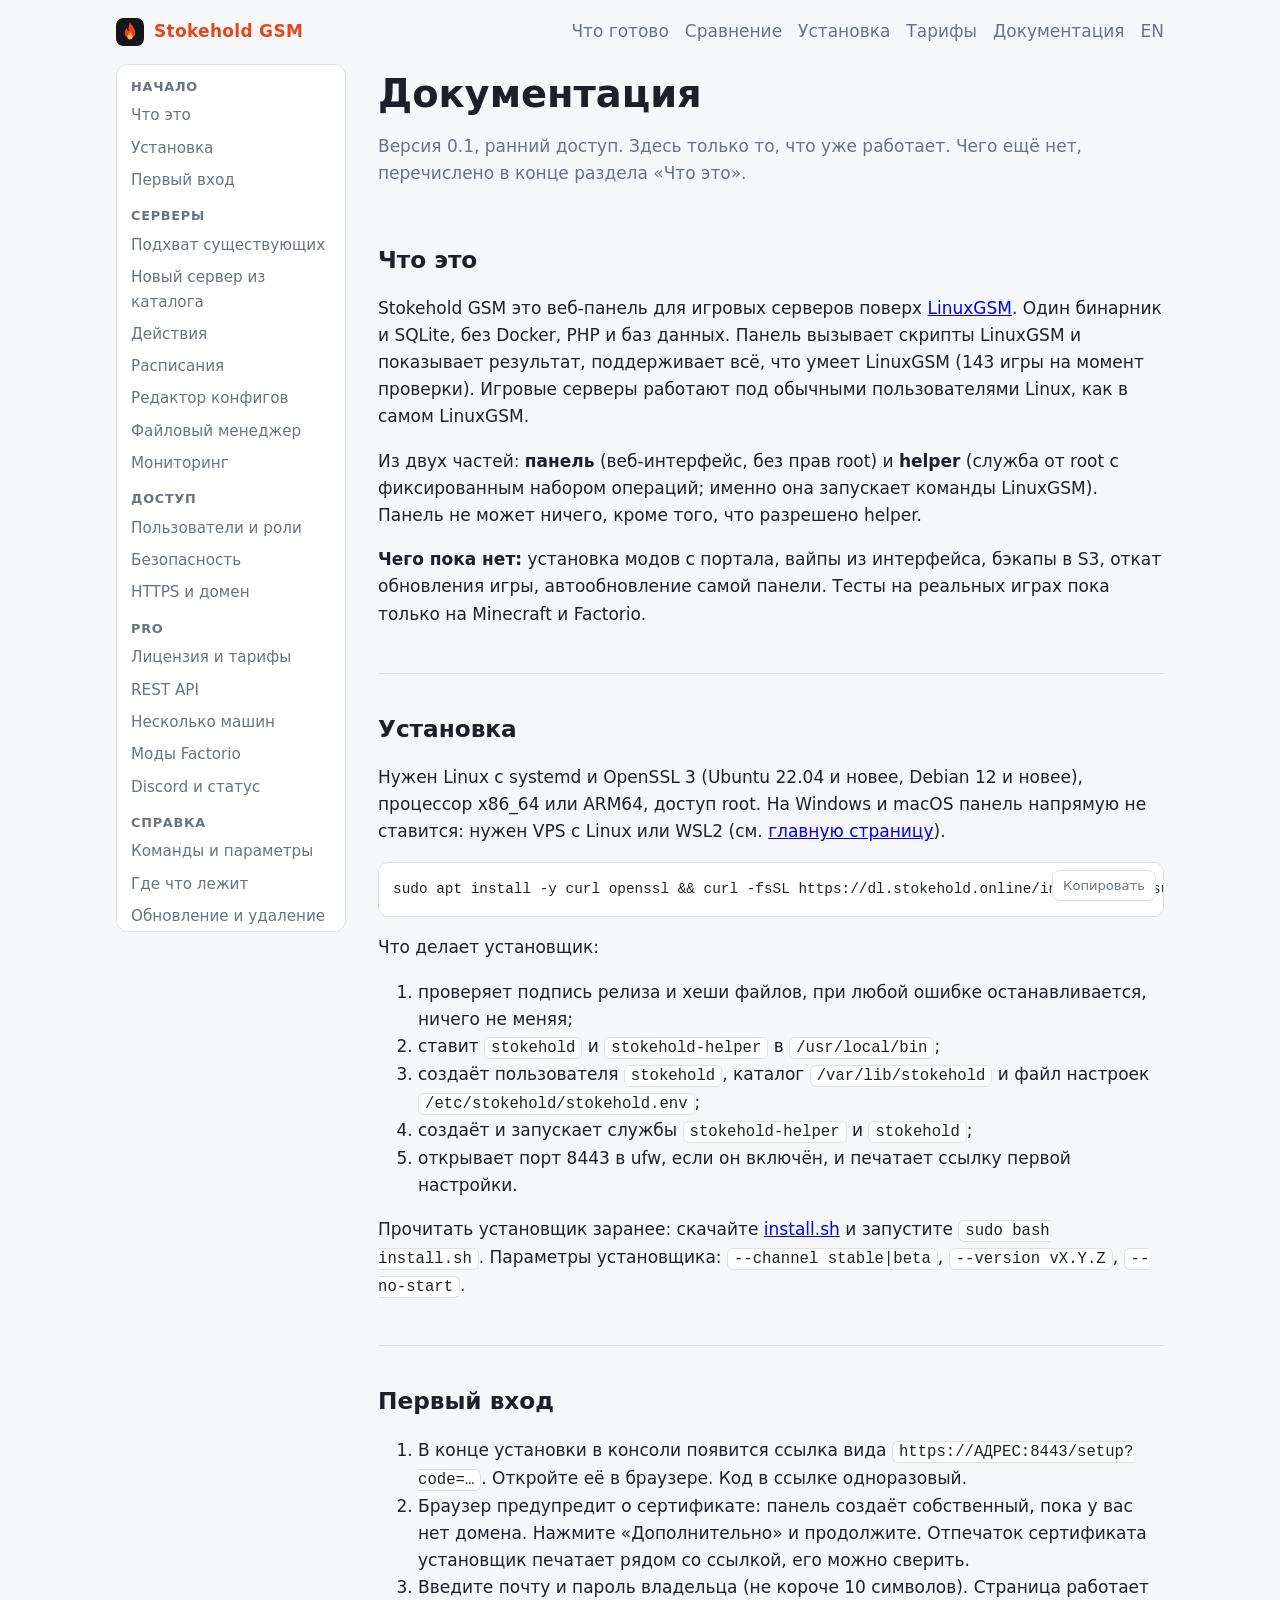
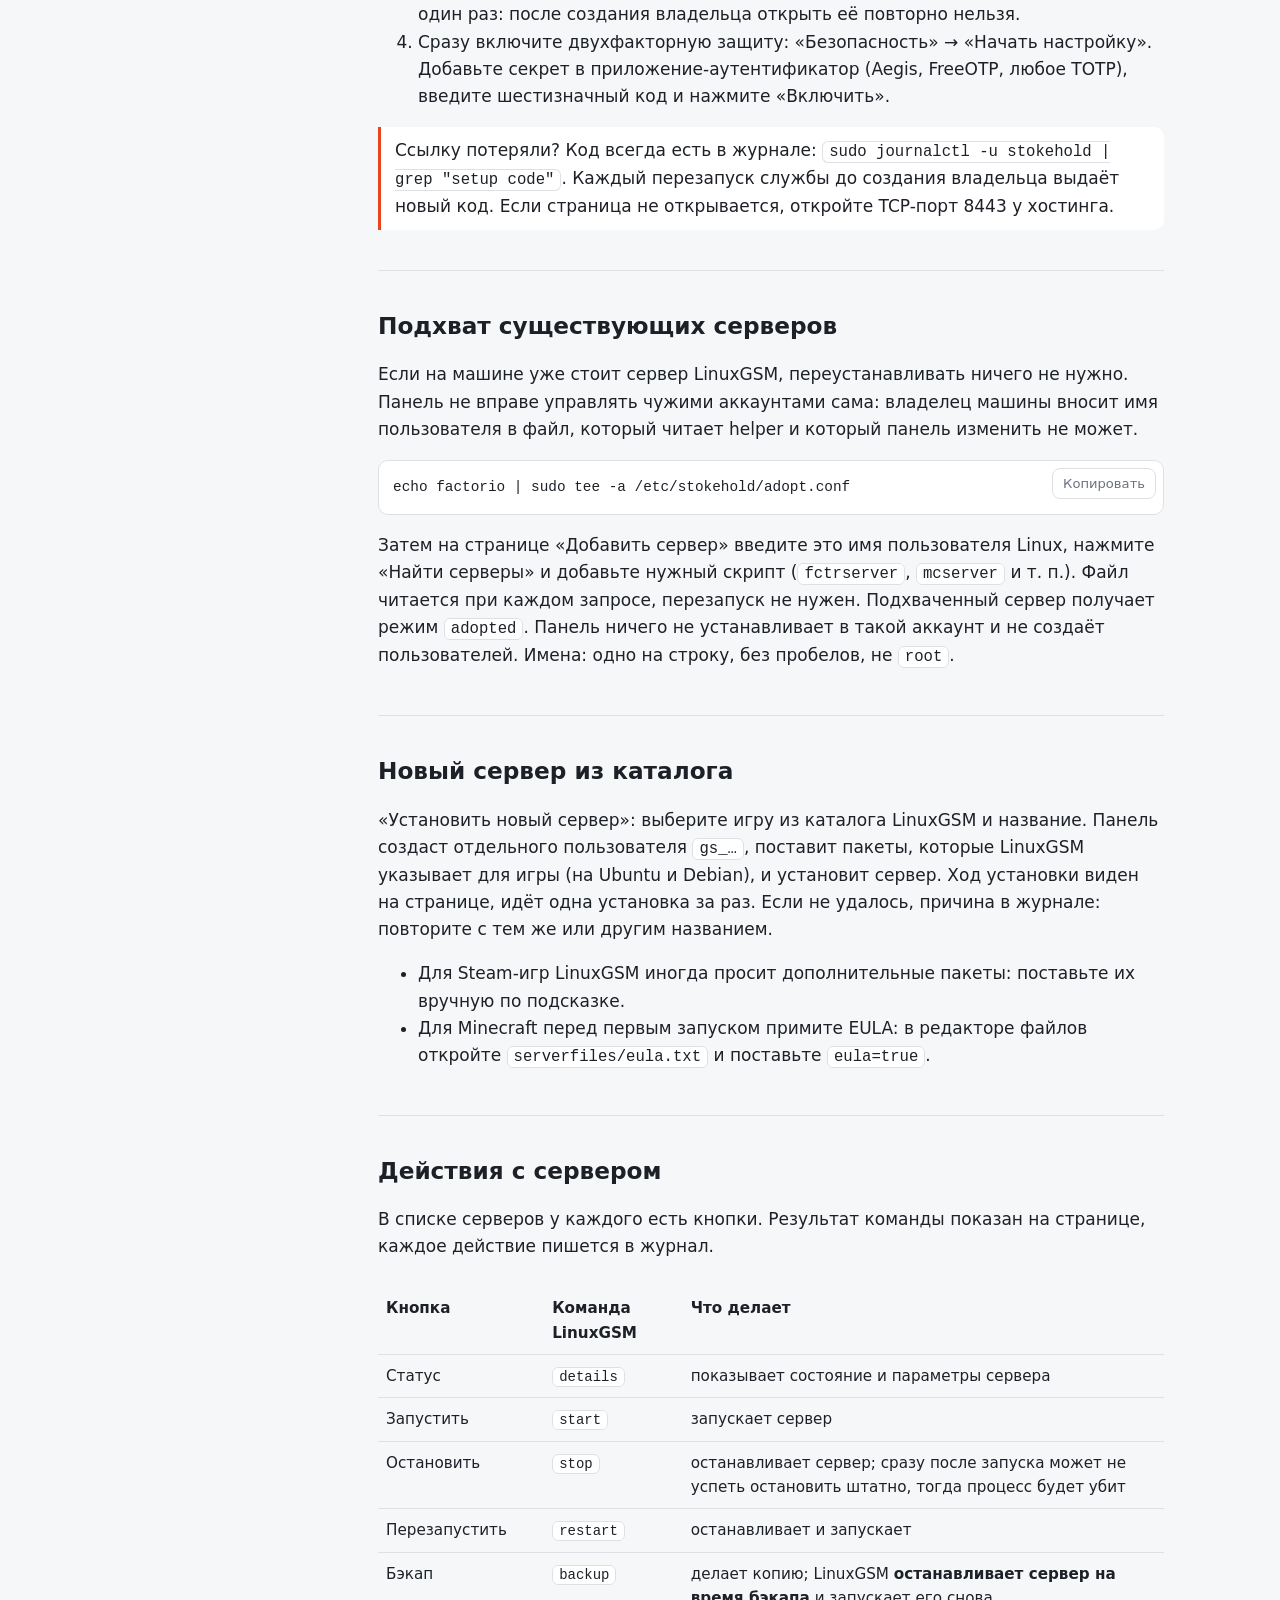
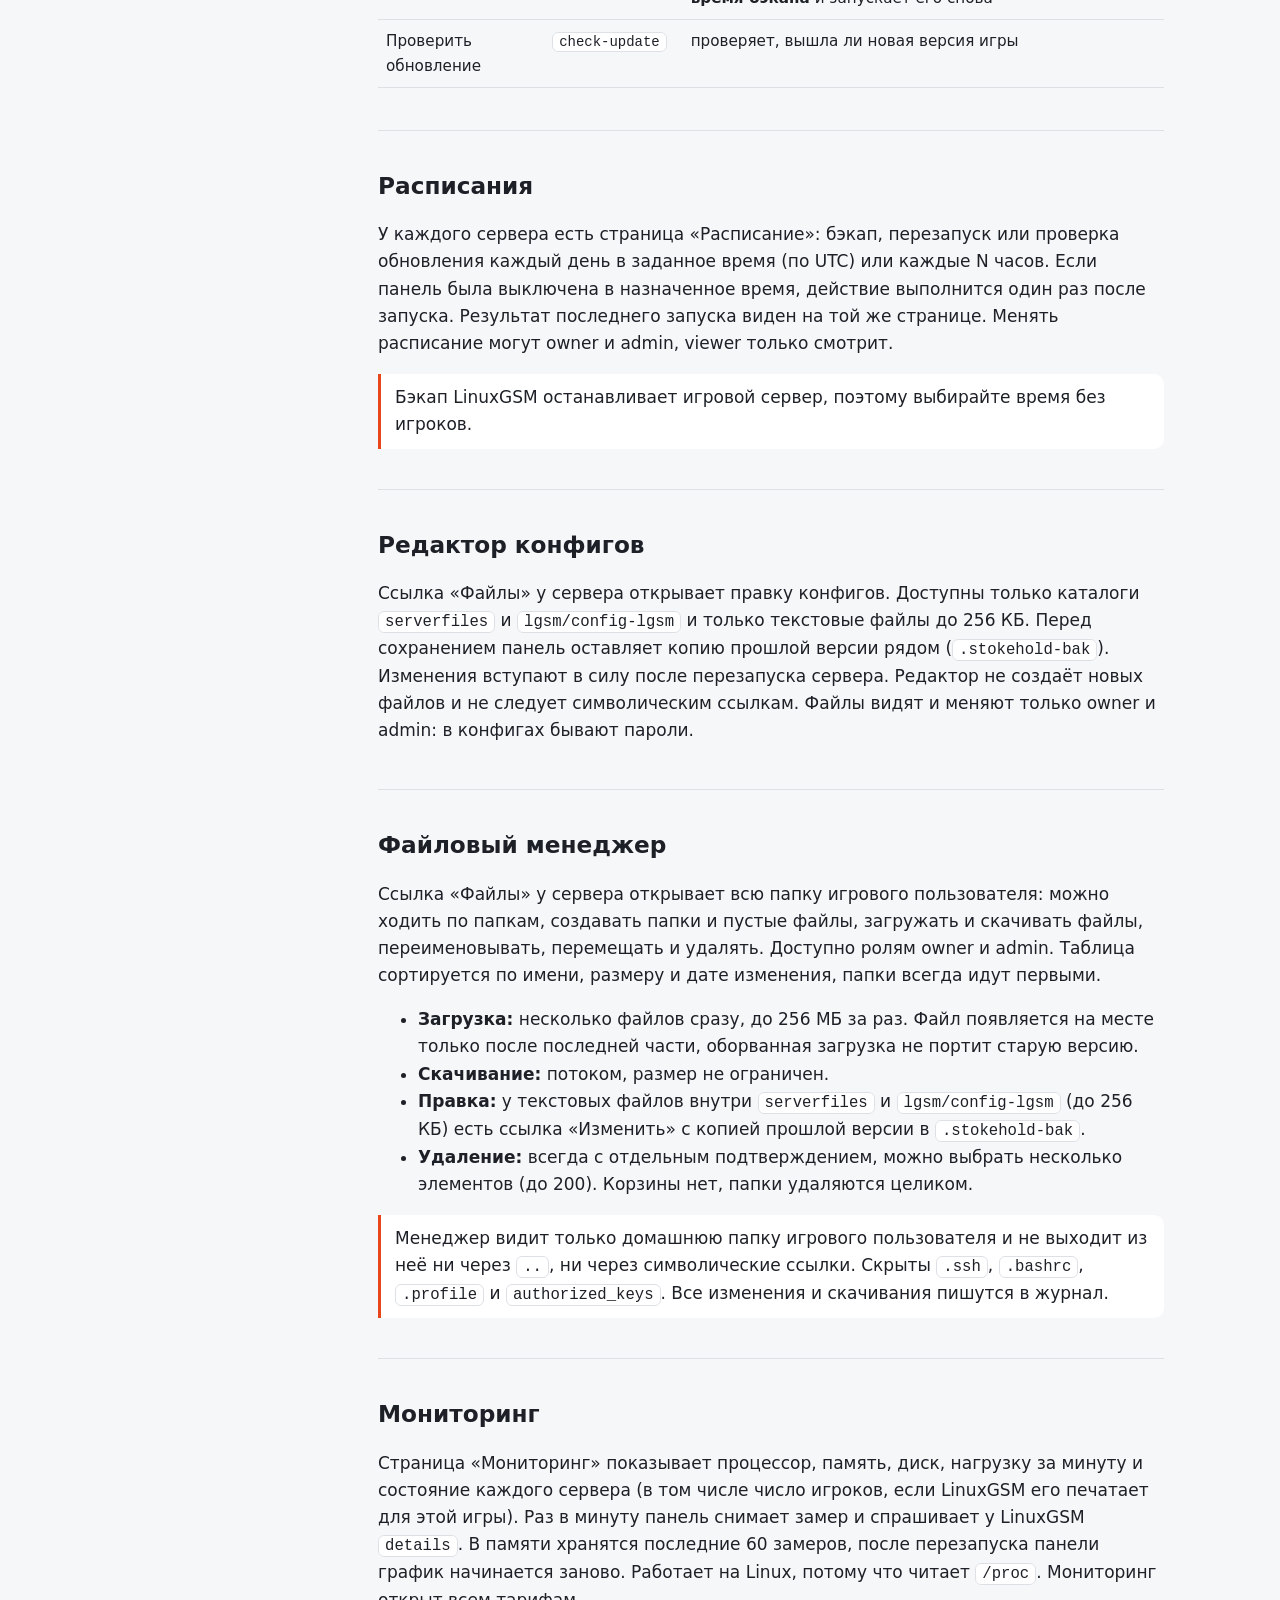
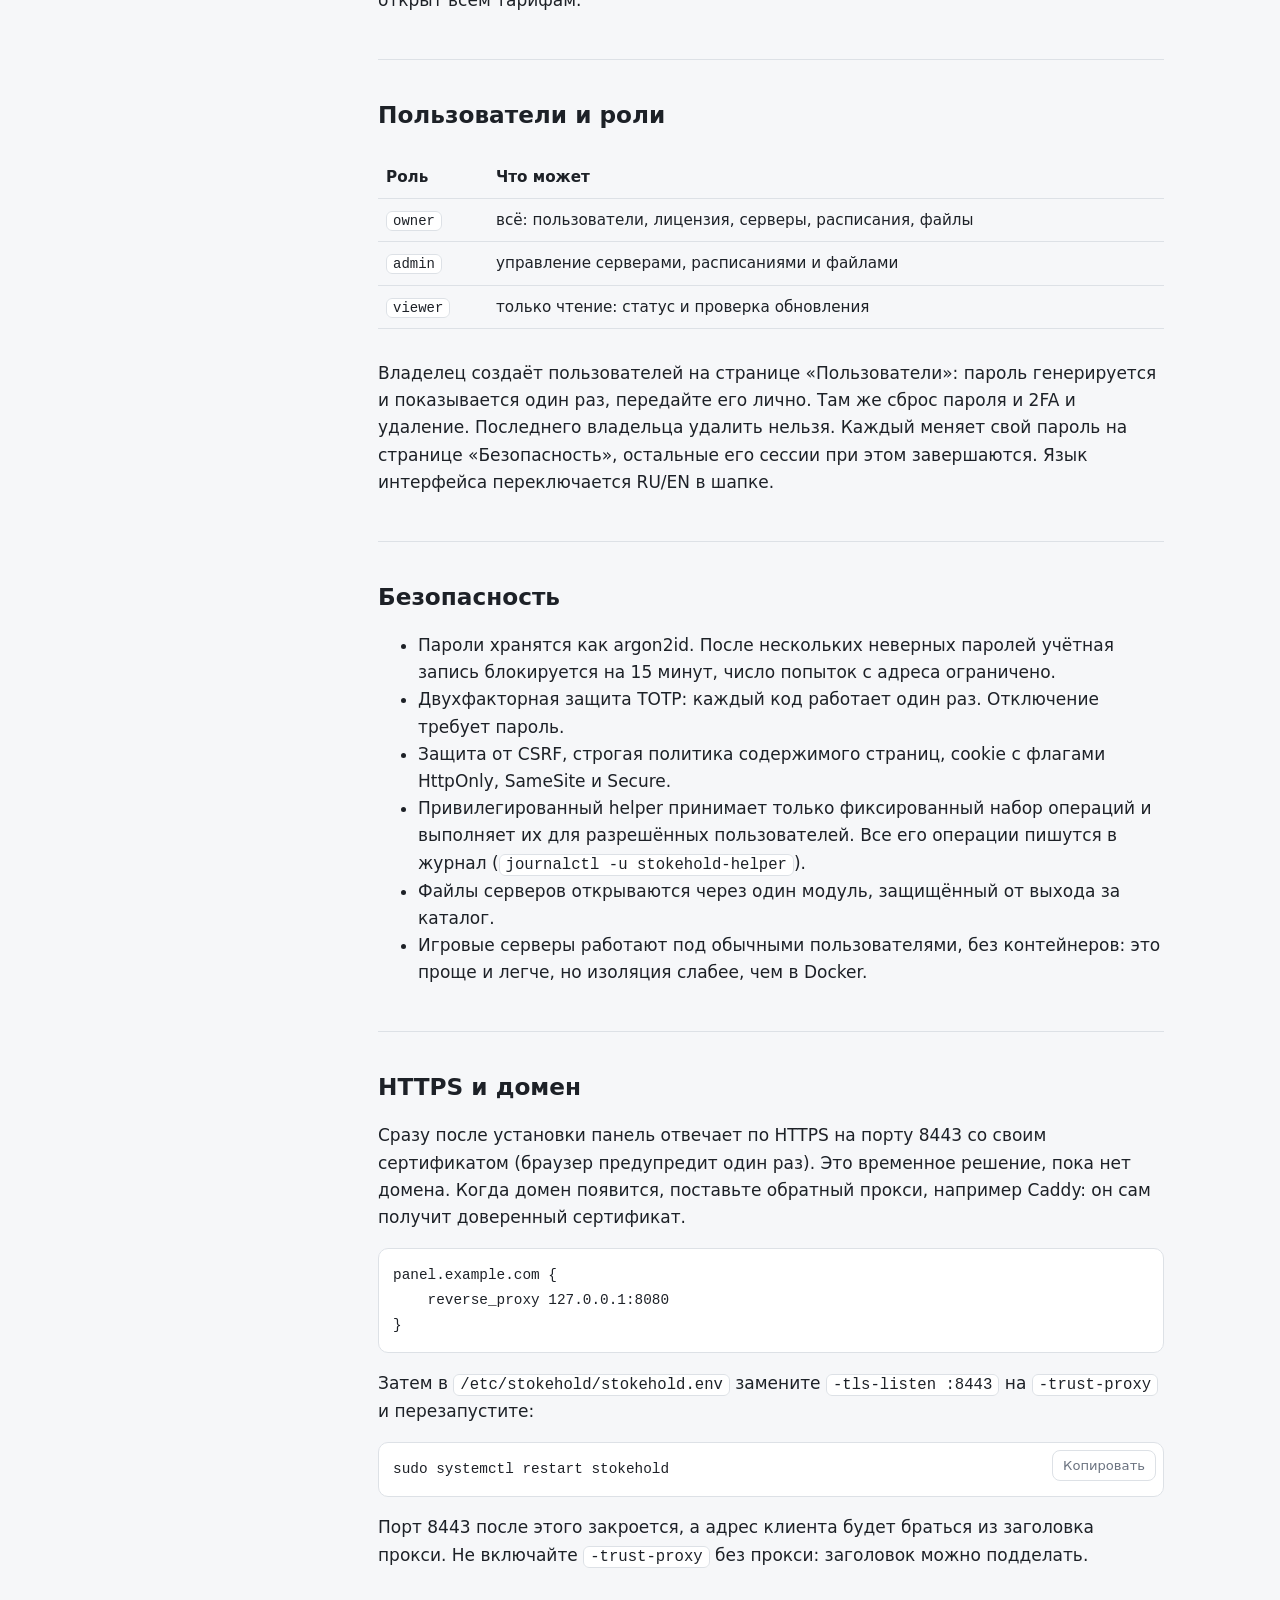
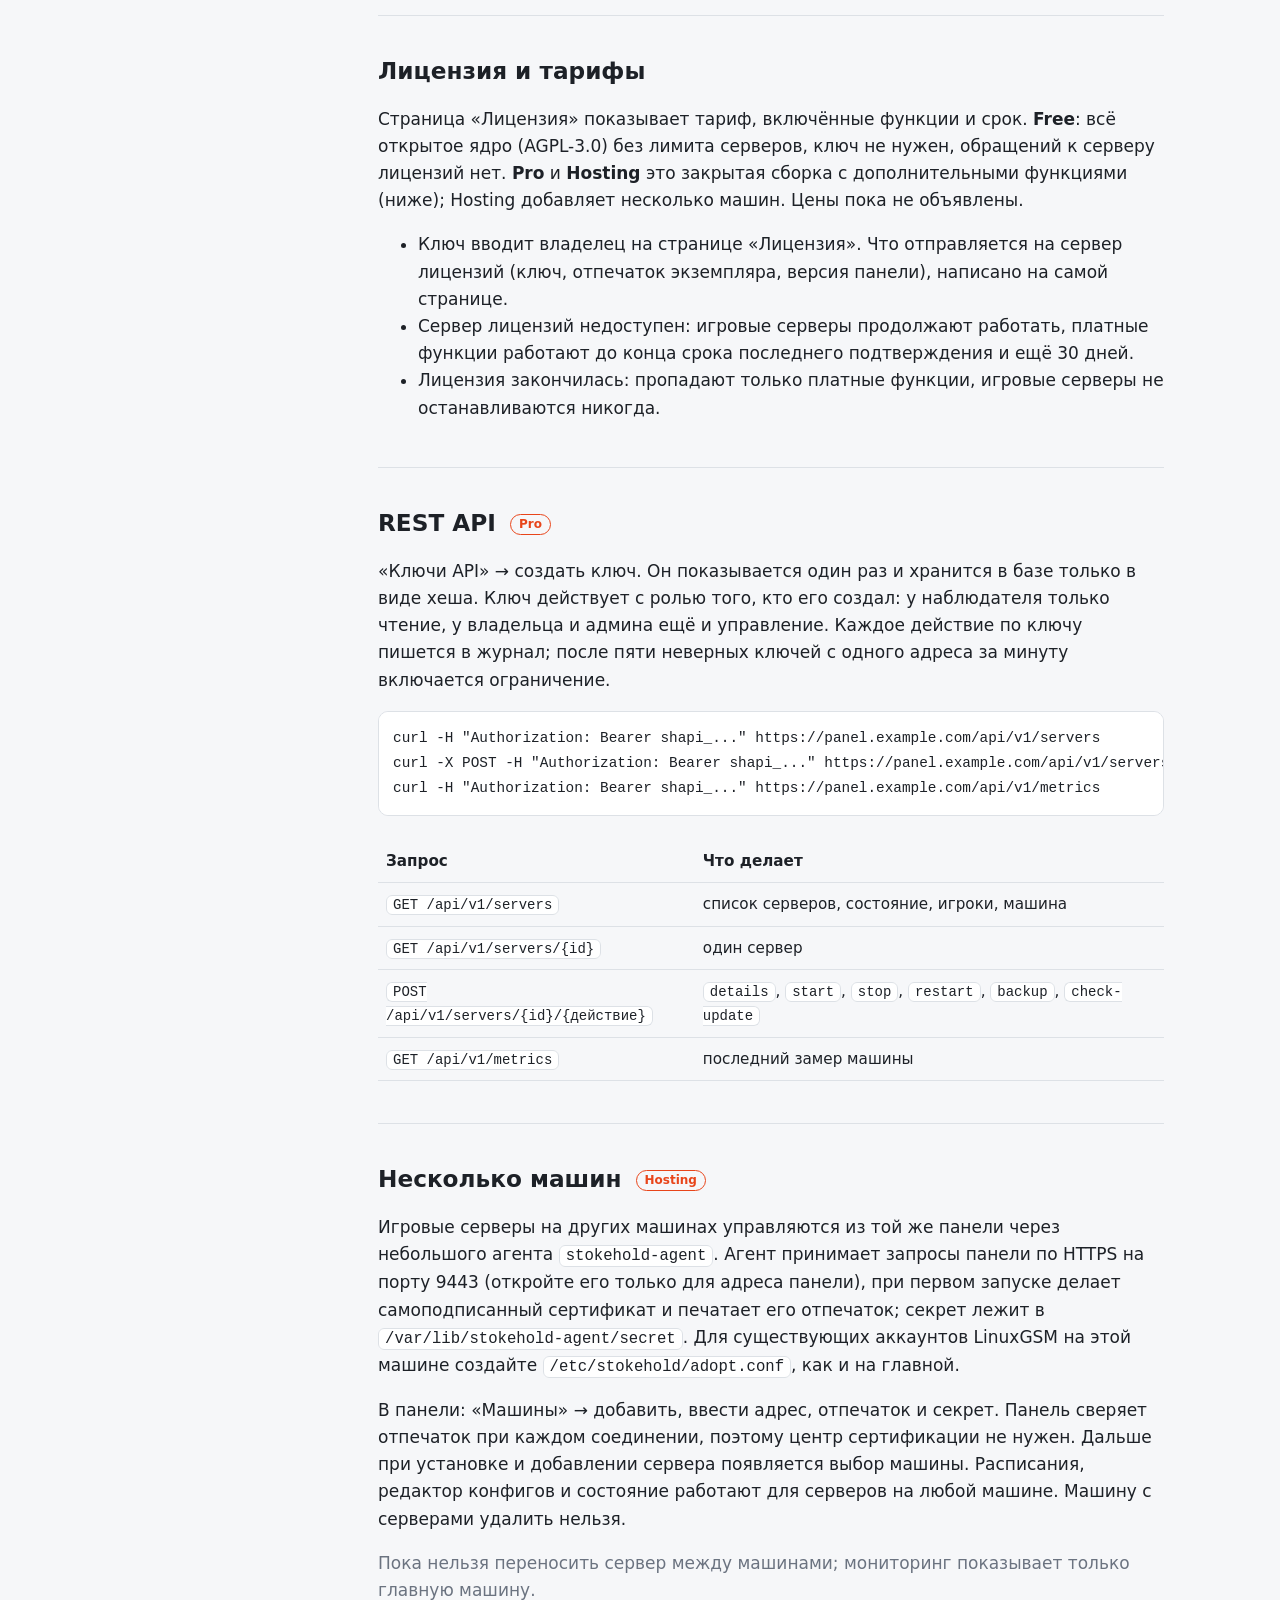
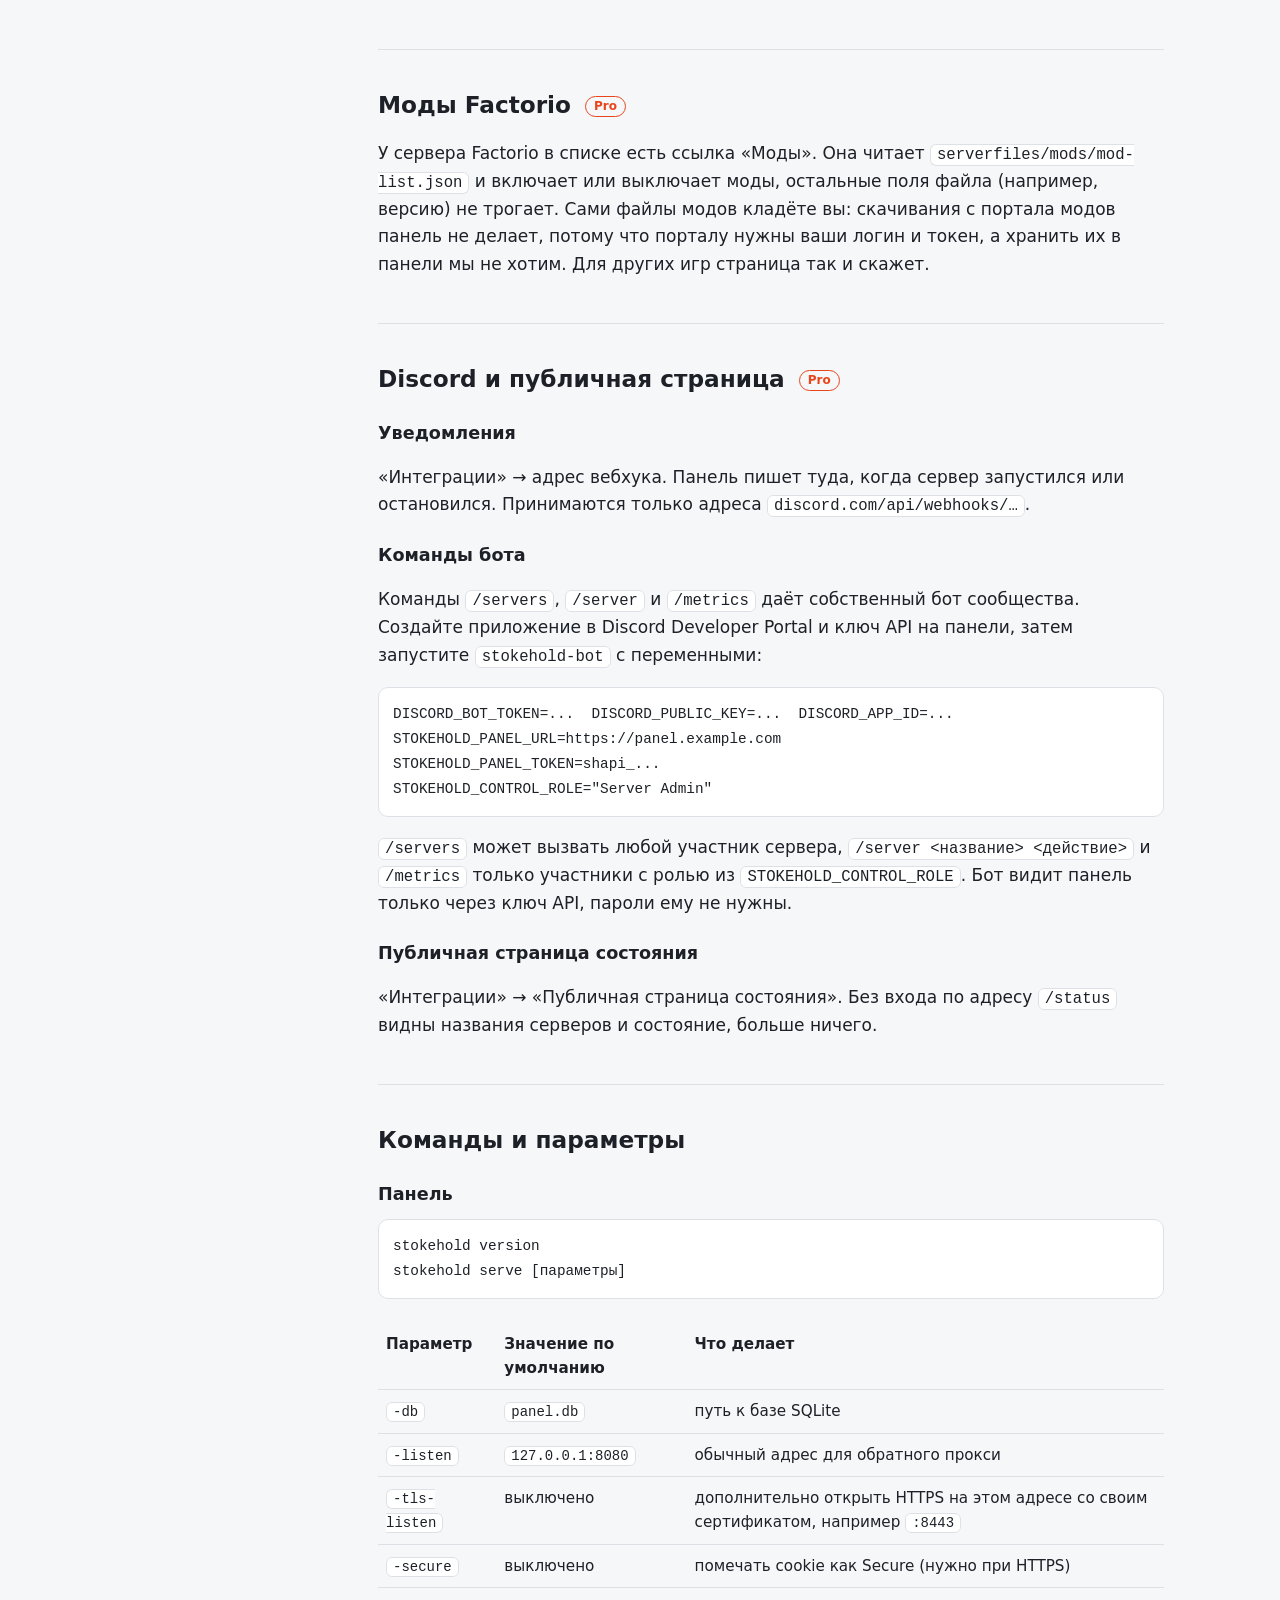
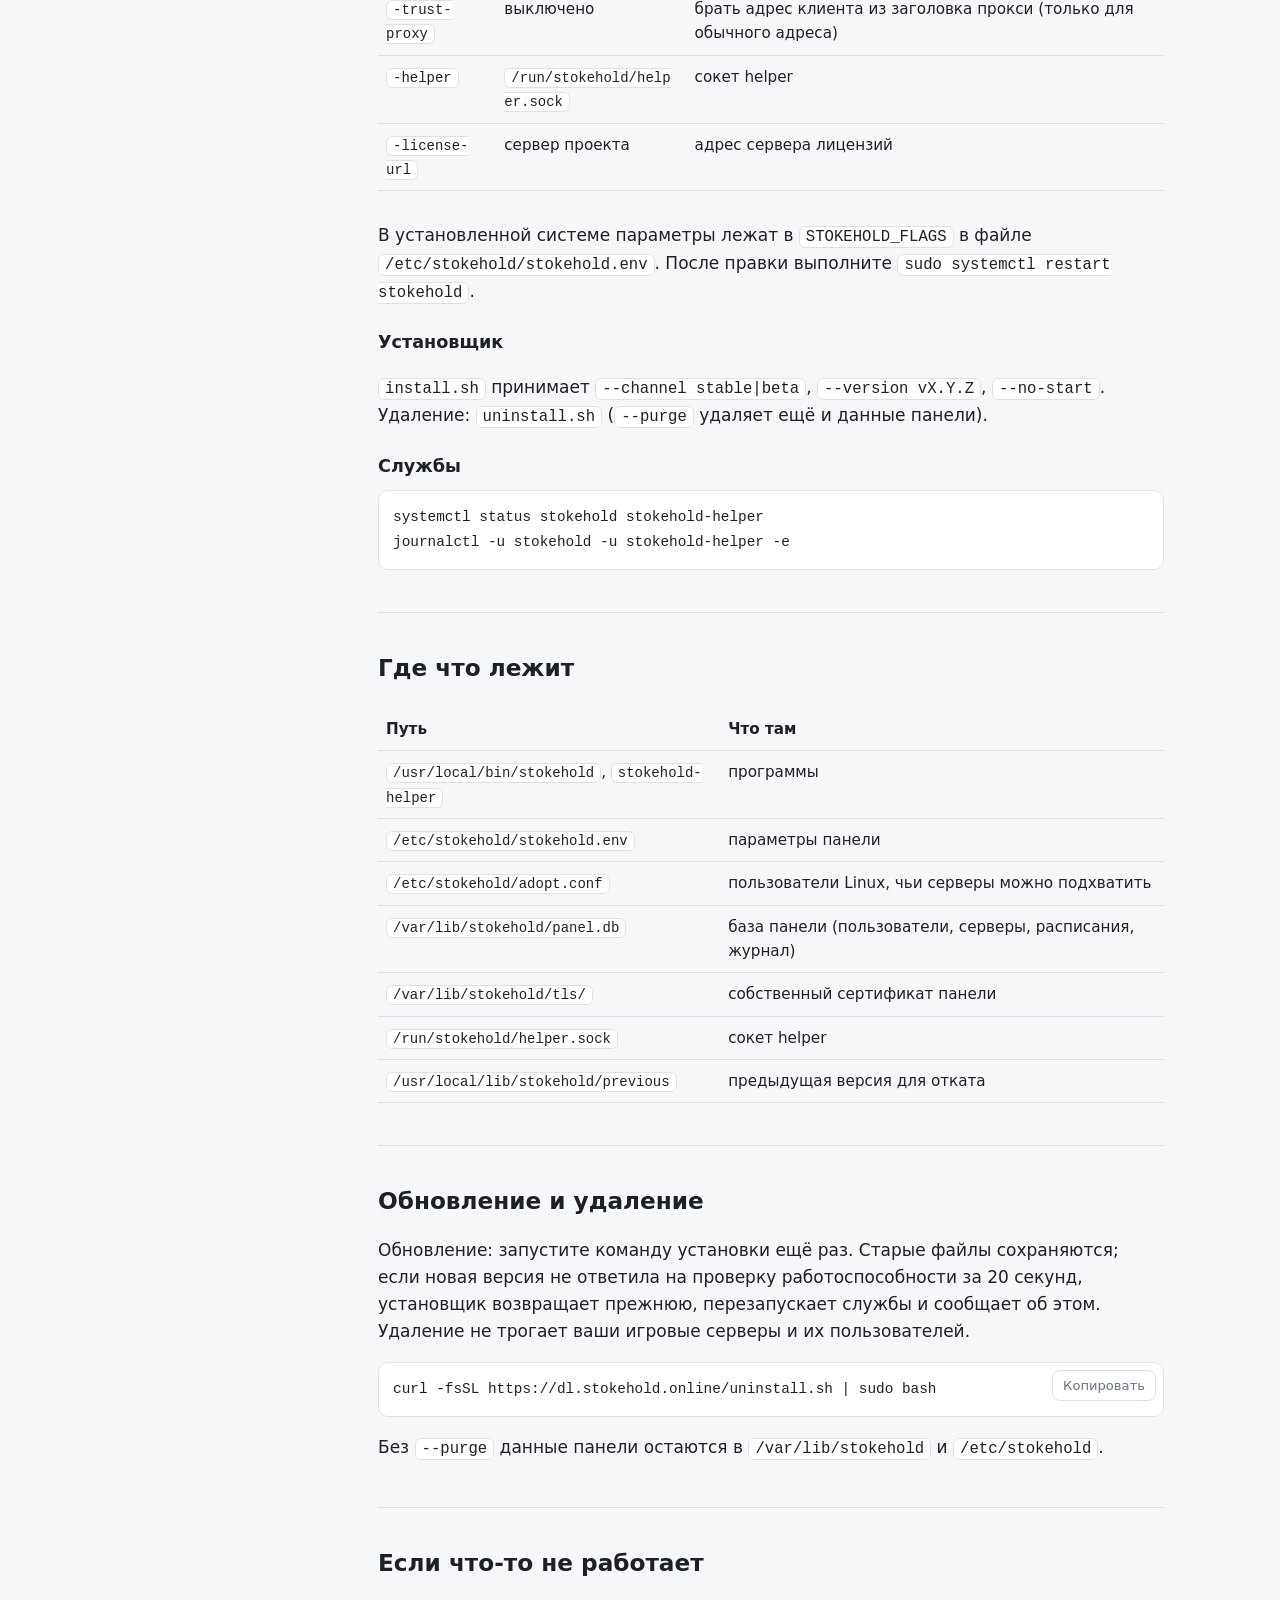
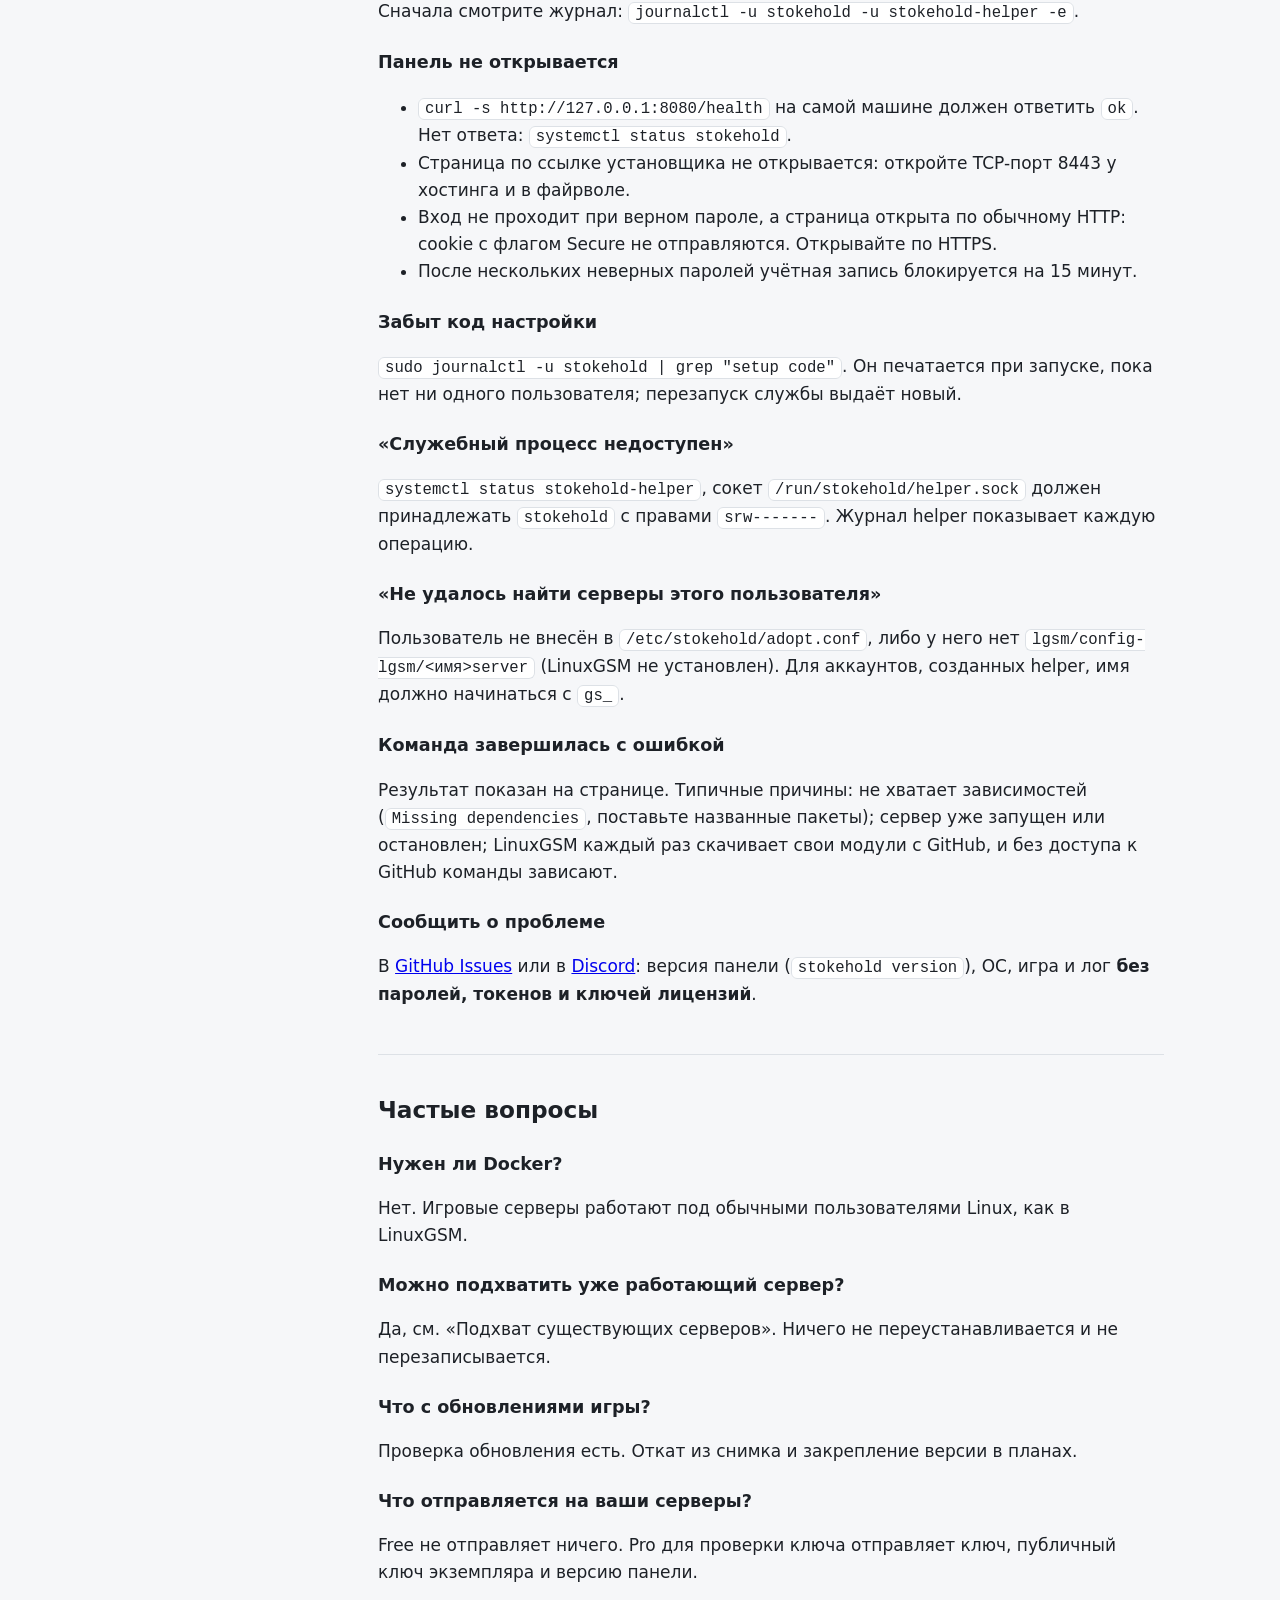
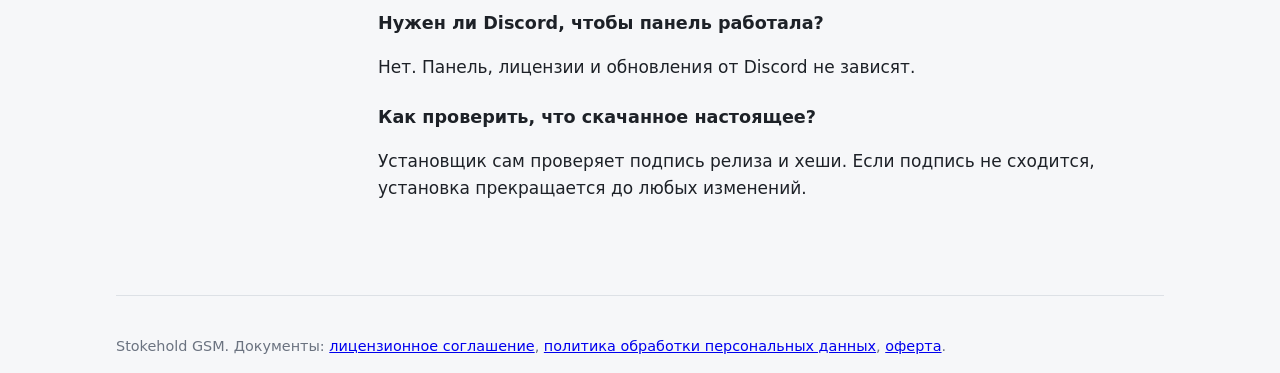
==== commit 90b4e76b: "Add a file manager: confined helper ops, fetch from allowed hosts, upload and download in chunks" ====
--- a/site/docs/index.html
+++ b/site/docs/index.html
@@ -68,6 +68,7 @@
   <a href="#actions">Действия</a>
   <a href="#schedules">Расписания</a>
   <a href="#files">Редактор конфигов</a>
+  <a href="#filemanager">Файловый менеджер</a>
   <a href="#monitor">Мониторинг</a>
   <b>Доступ</b>
   <a href="#roles">Пользователи и роли</a>
@@ -163,6 +164,18 @@
 <section id="files">
   <h2>Редактор конфигов</h2>
   <p>Ссылка «Файлы» у сервера открывает правку конфигов. Доступны только каталоги <code>serverfiles</code> и <code>lgsm/config-lgsm</code> и только текстовые файлы до 256 КБ. Перед сохранением панель оставляет копию прошлой версии рядом (<code>.stokehold-bak</code>). Изменения вступают в силу после перезапуска сервера. Редактор не создаёт новых файлов и не следует символическим ссылкам. Файлы видят и меняют только owner и admin: в конфигах бывают пароли.</p>
+</section>
+
+<section id="filemanager">
+  <h2>Файловый менеджер</h2>
+  <p>Ссылка «Файлы» у сервера открывает всю папку игрового пользователя: можно ходить по папкам, создавать папки и пустые файлы, загружать и скачивать файлы, переименовывать, перемещать и удалять. Доступно ролям owner и admin. Таблица сортируется по имени, размеру и дате изменения, папки всегда идут первыми.</p>
+  <ul>
+    <li><b>Загрузка:</b> несколько файлов сразу, до 256 МБ за раз. Файл появляется на месте только после последней части, оборванная загрузка не портит старую версию.</li>
+    <li><b>Скачивание:</b> потоком, размер не ограничен.</li>
+    <li><b>Правка:</b> у текстовых файлов внутри <code>serverfiles</code> и <code>lgsm/config-lgsm</code> (до 256 КБ) есть ссылка «Изменить» с копией прошлой версии в <code>.stokehold-bak</code>.</li>
+    <li><b>Удаление:</b> всегда с отдельным подтверждением, можно выбрать несколько элементов (до 200). Корзины нет, папки удаляются целиком.</li>
+  </ul>
+  <div class="note">Менеджер видит только домашнюю папку игрового пользователя и не выходит из неё ни через <code>..</code>, ни через символические ссылки. Скрыты <code>.ssh</code>, <code>.bashrc</code>, <code>.profile</code> и <code>authorized_keys</code>. Все изменения и скачивания пишутся в журнал.</div>
 </section>
 
 <section id="monitor">
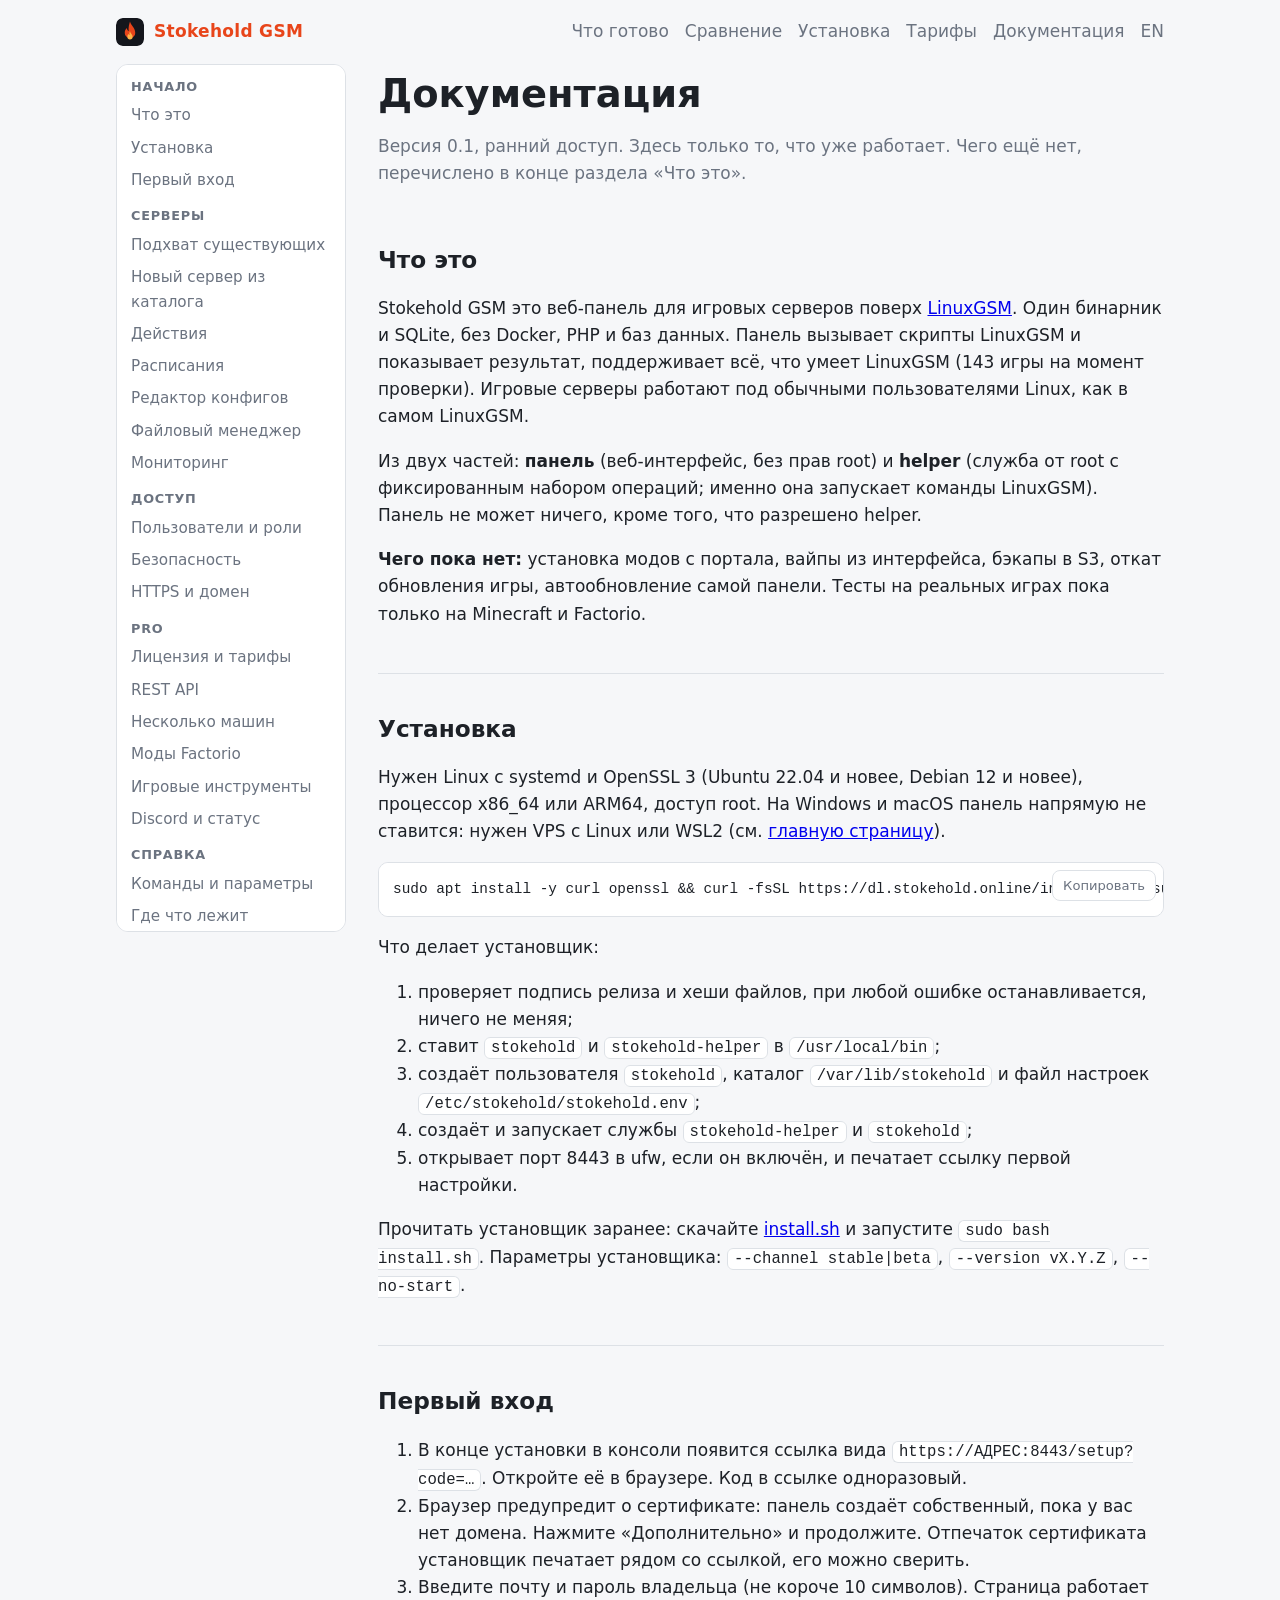
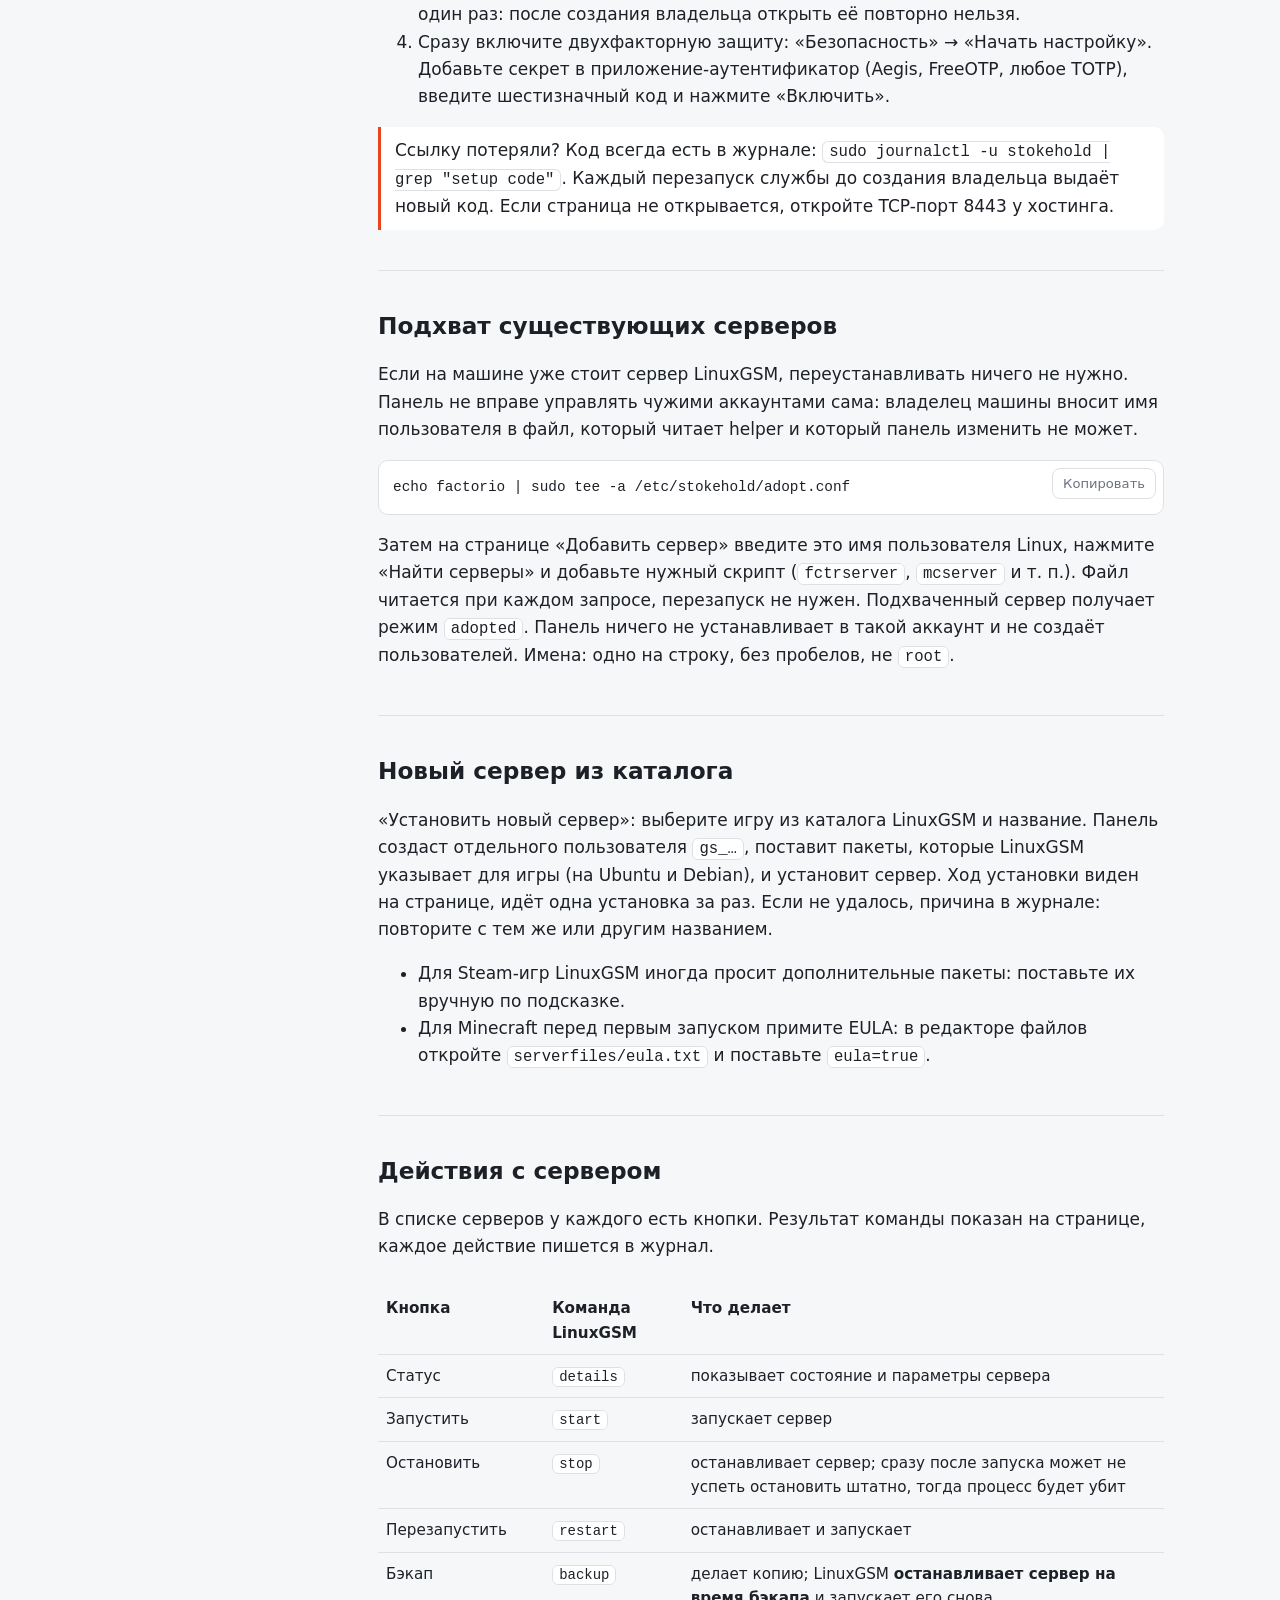
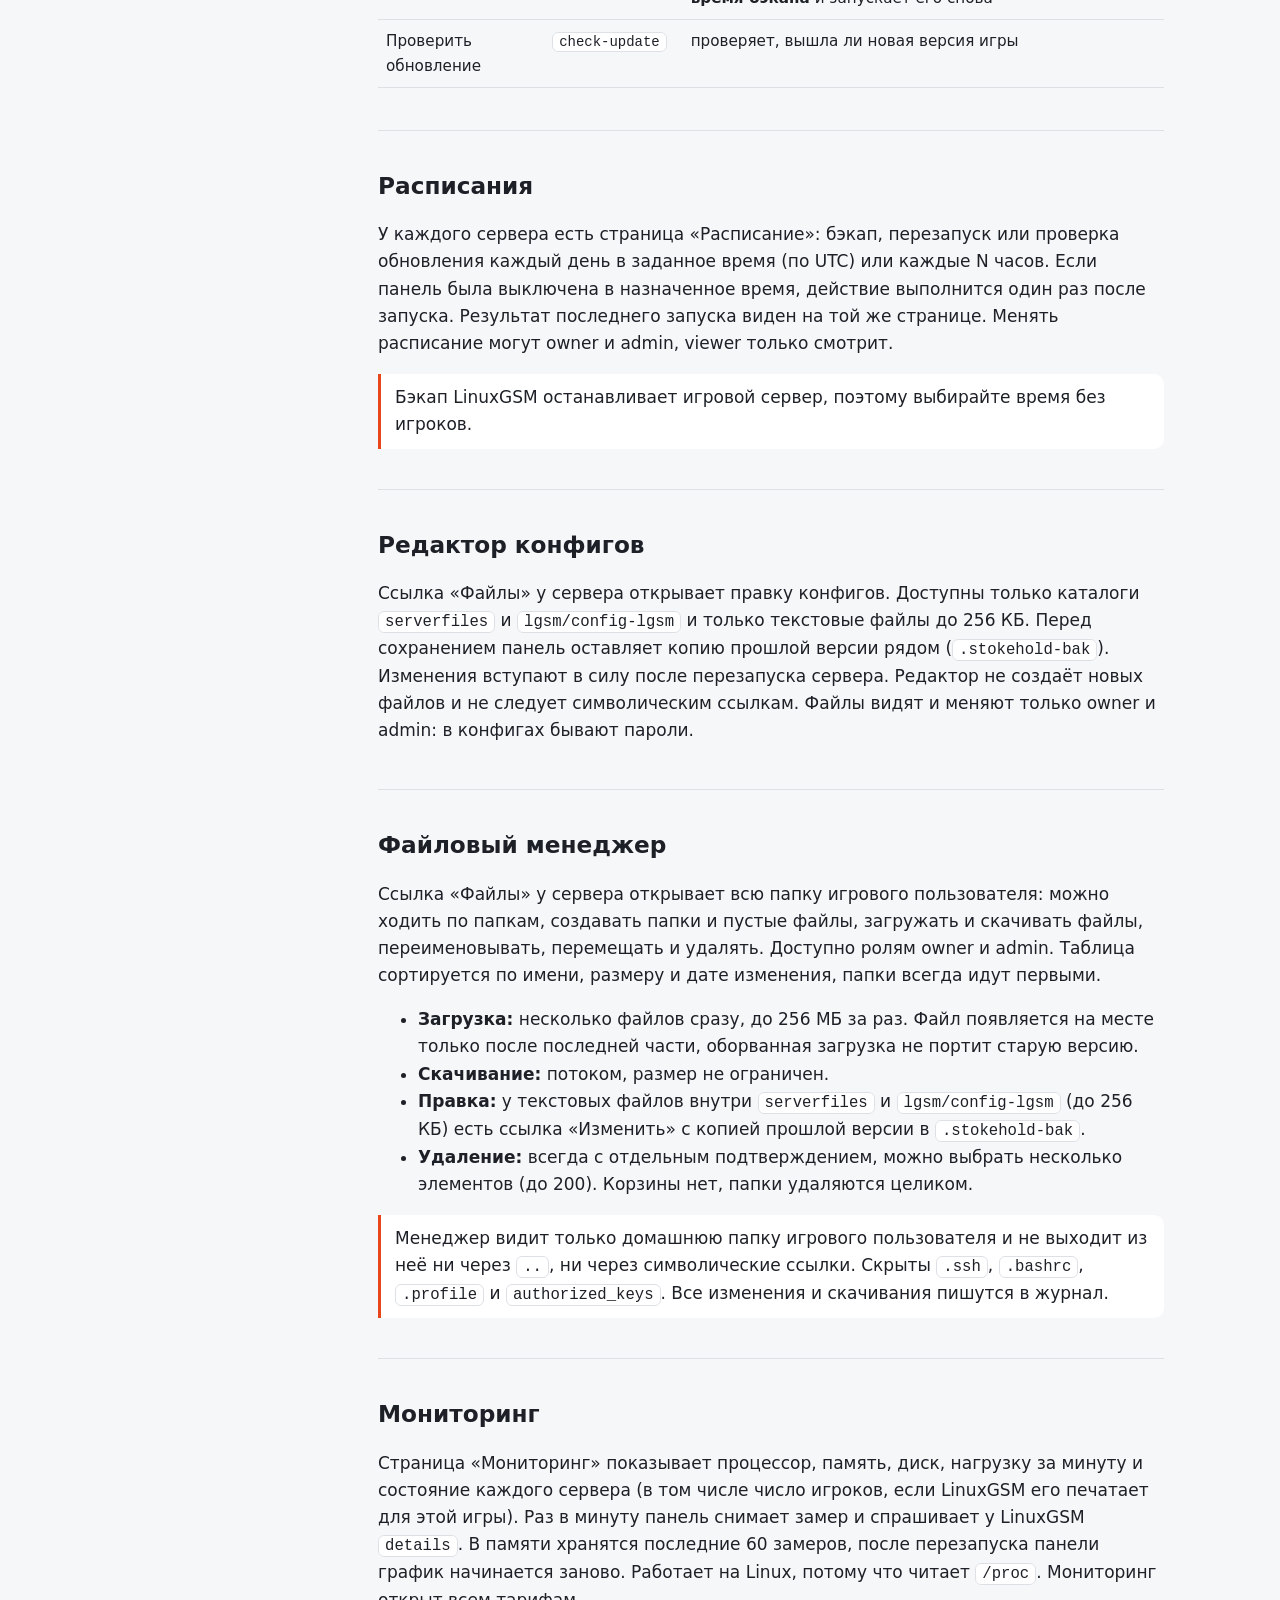
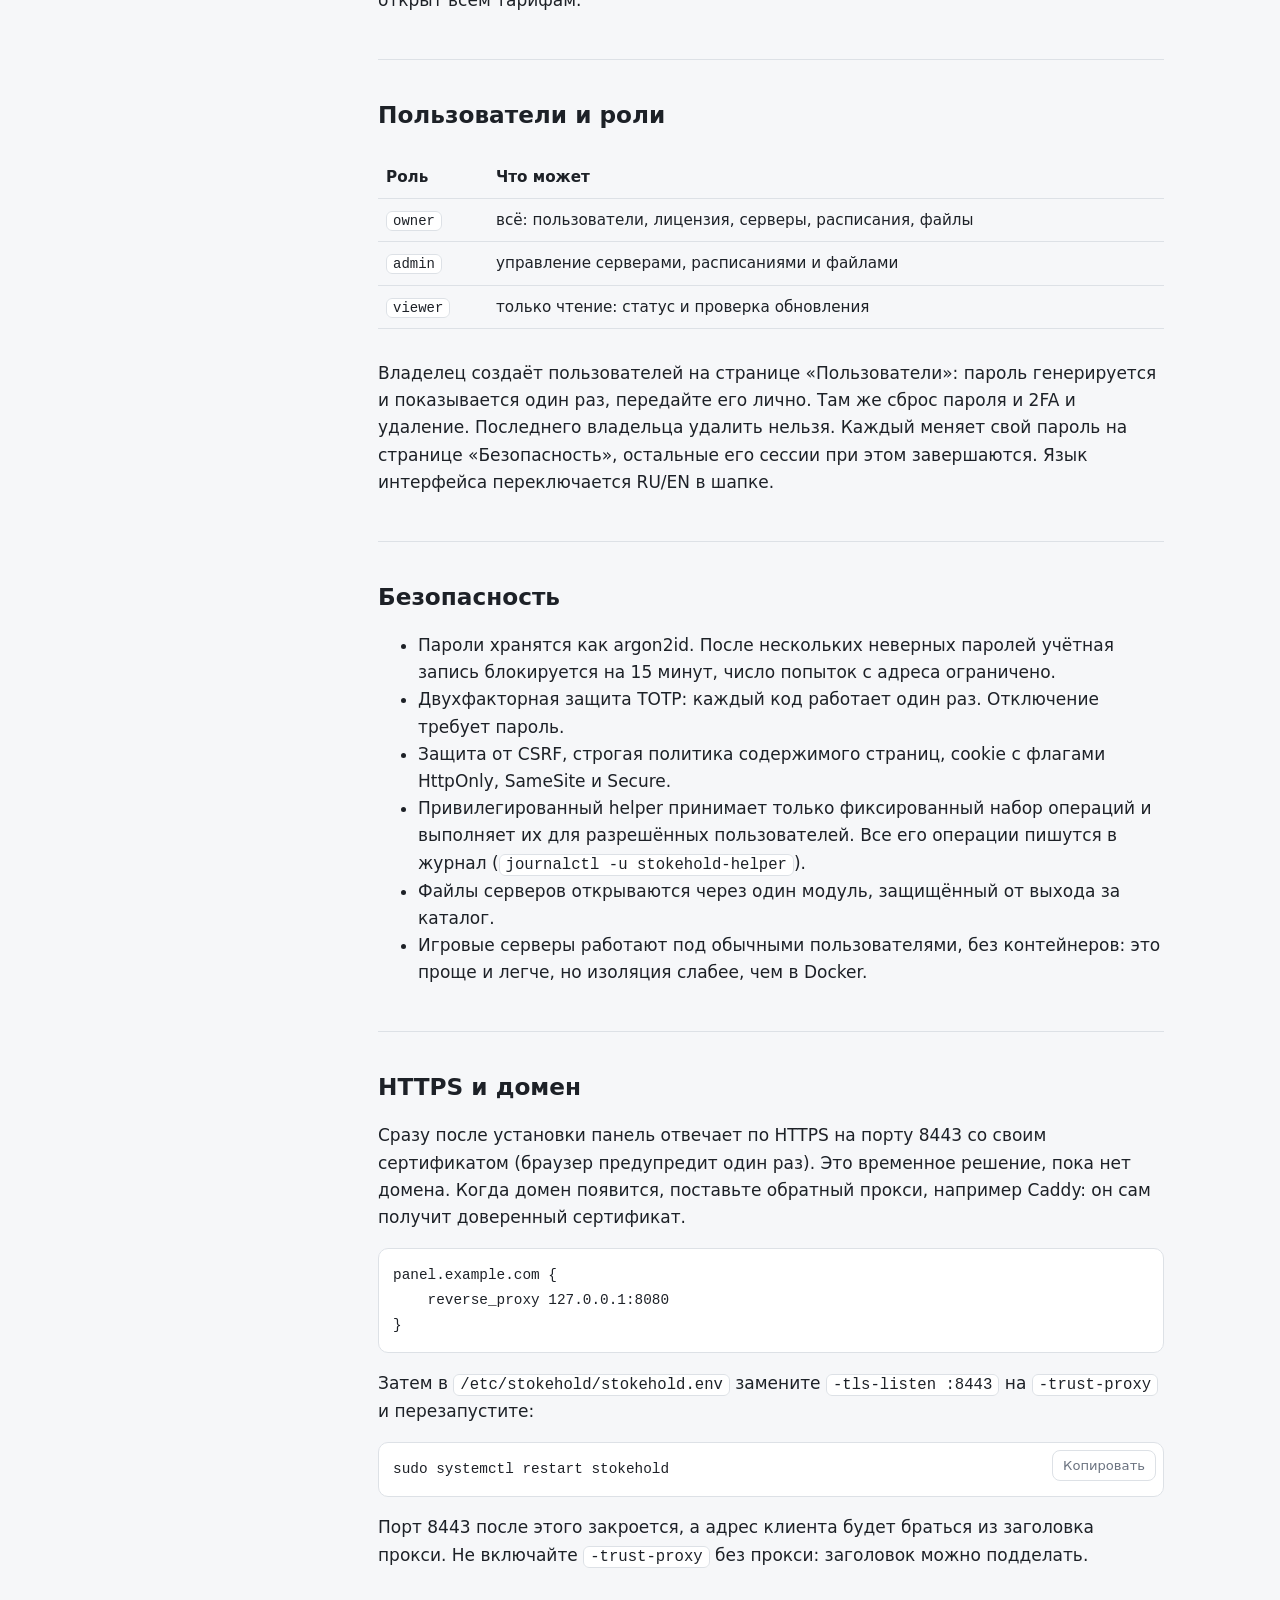
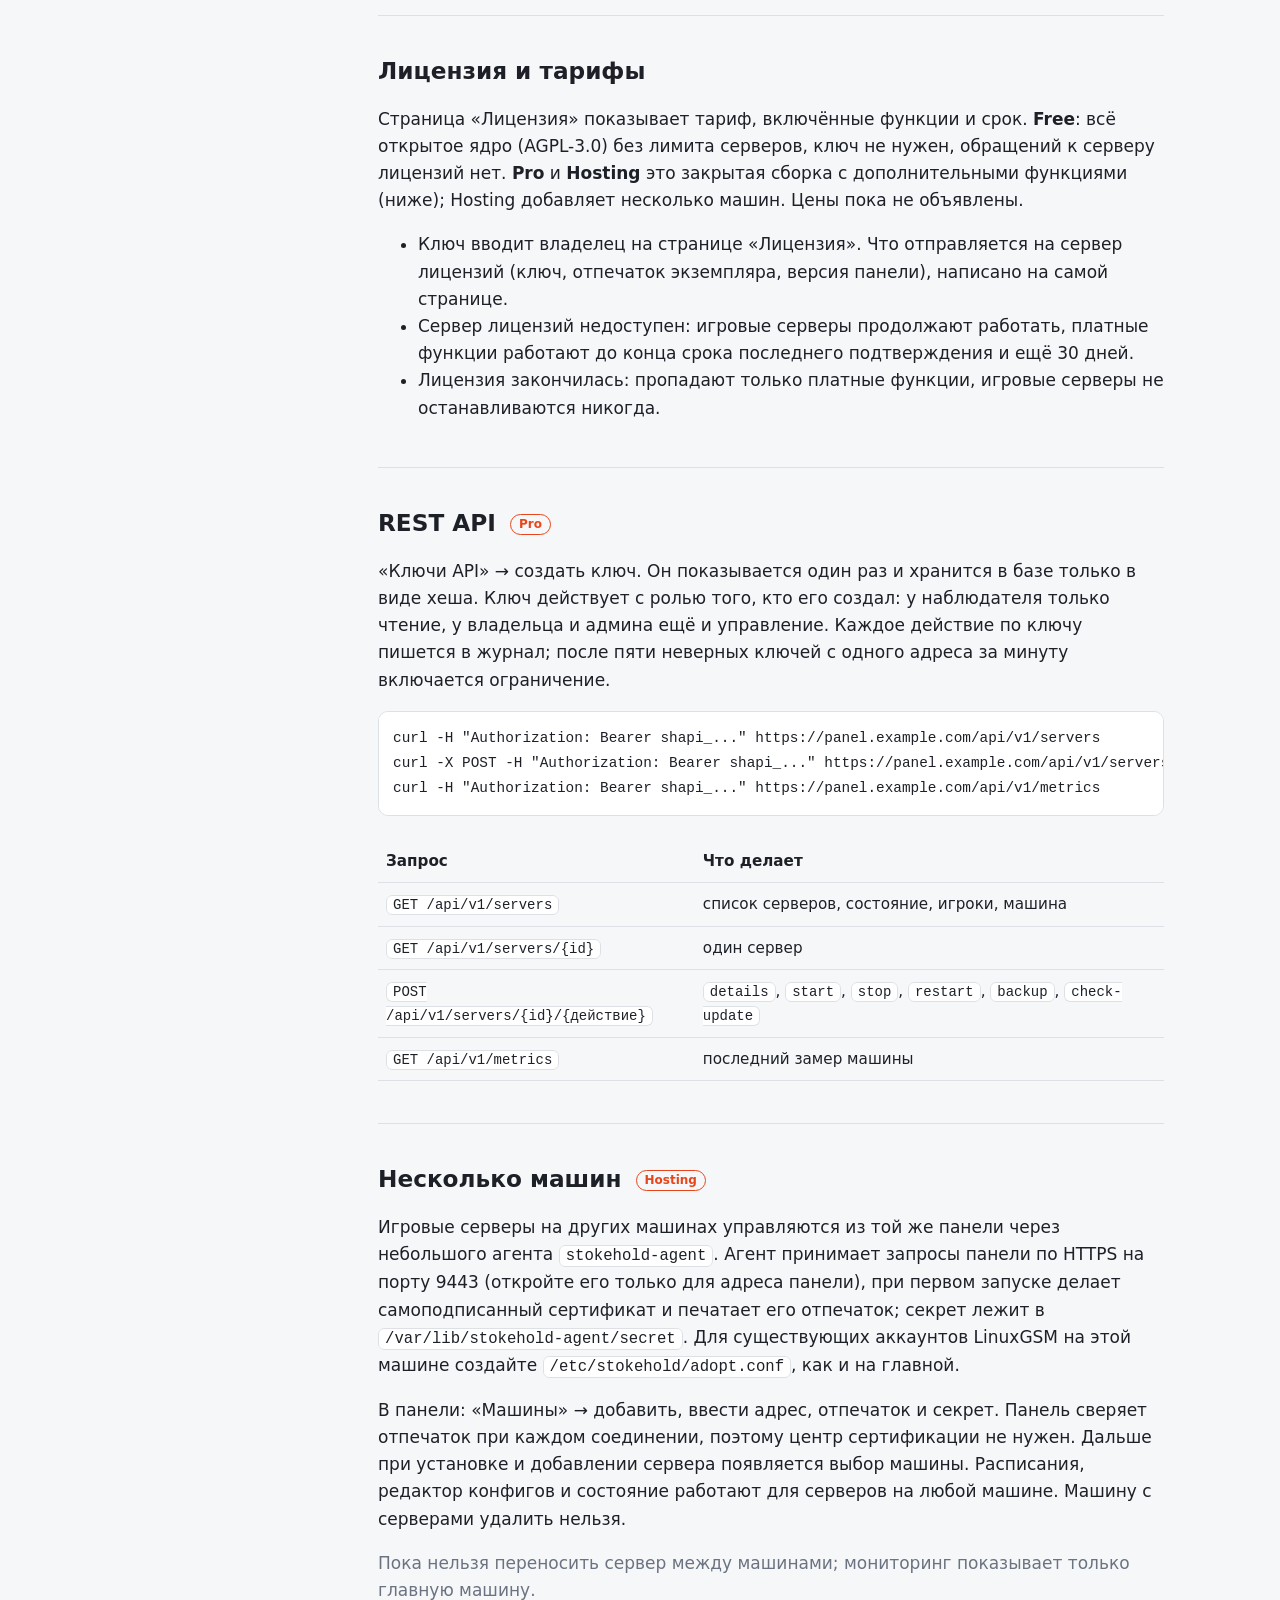
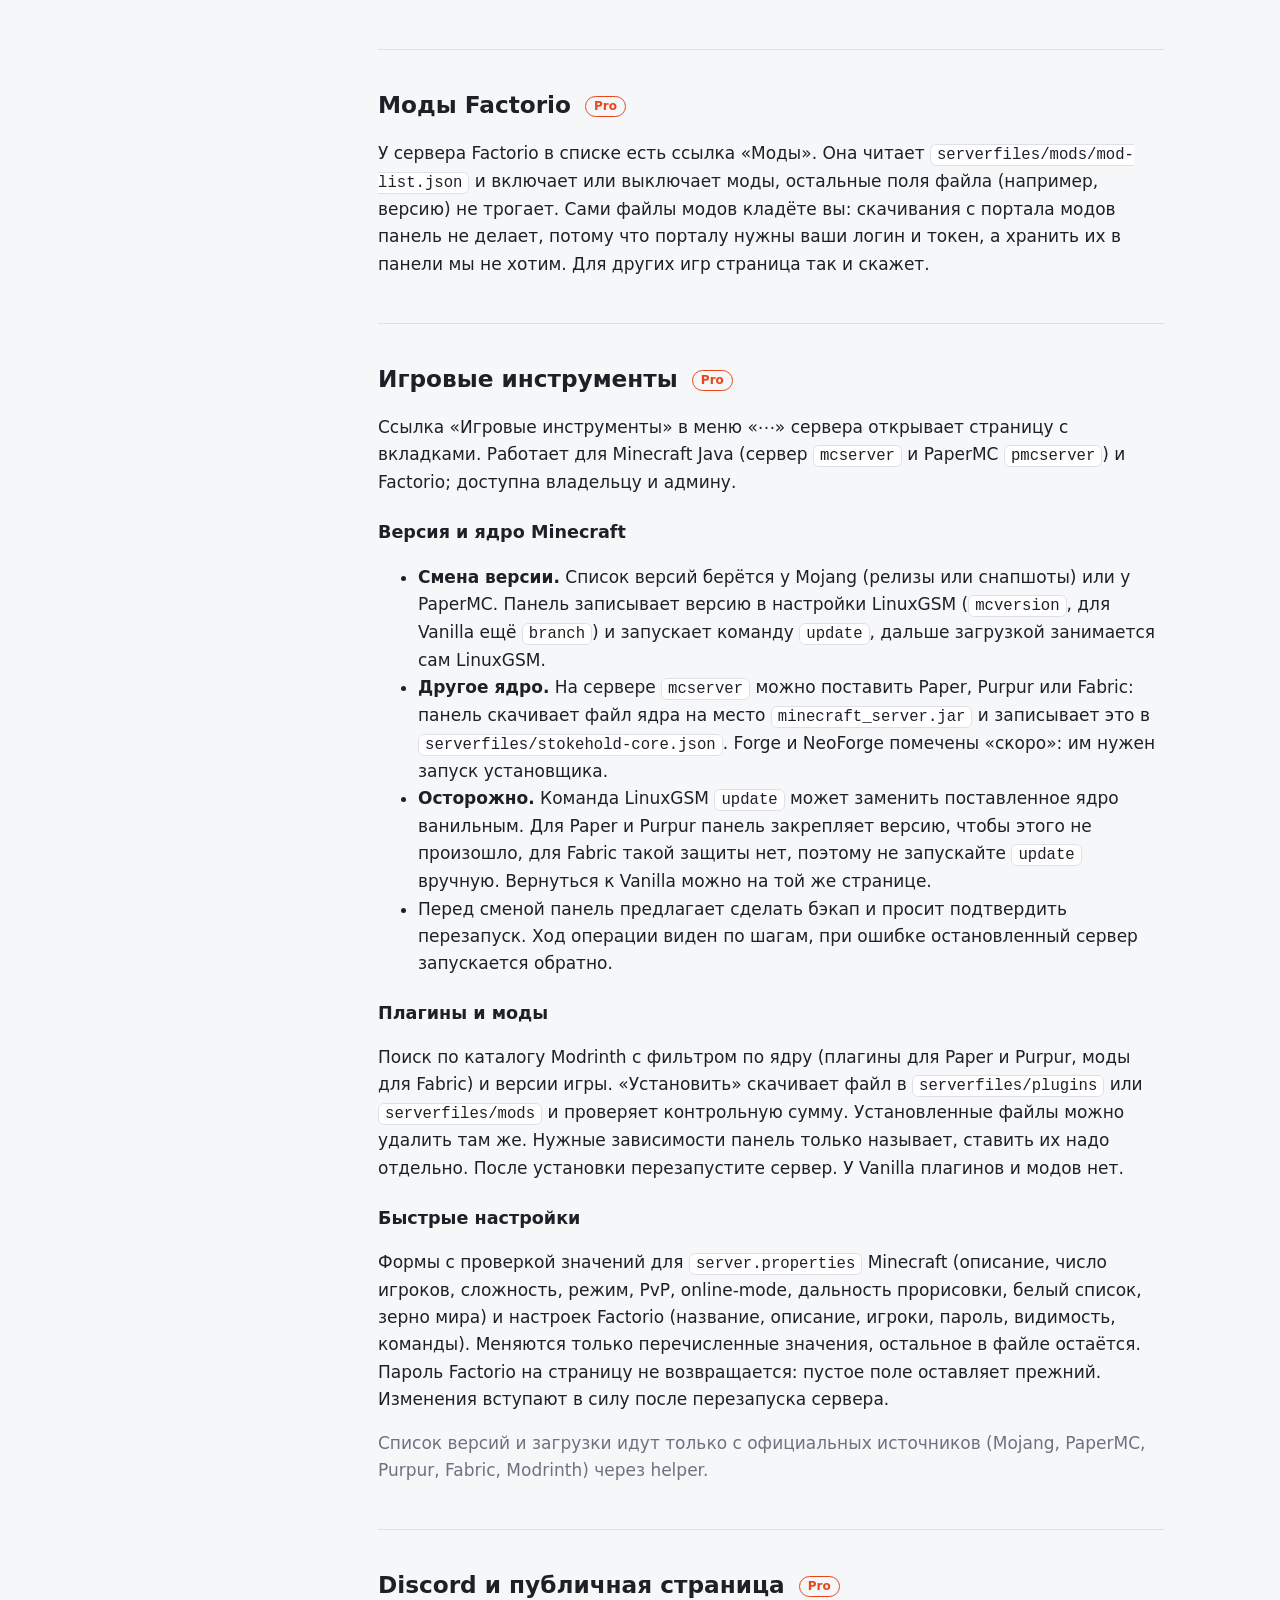
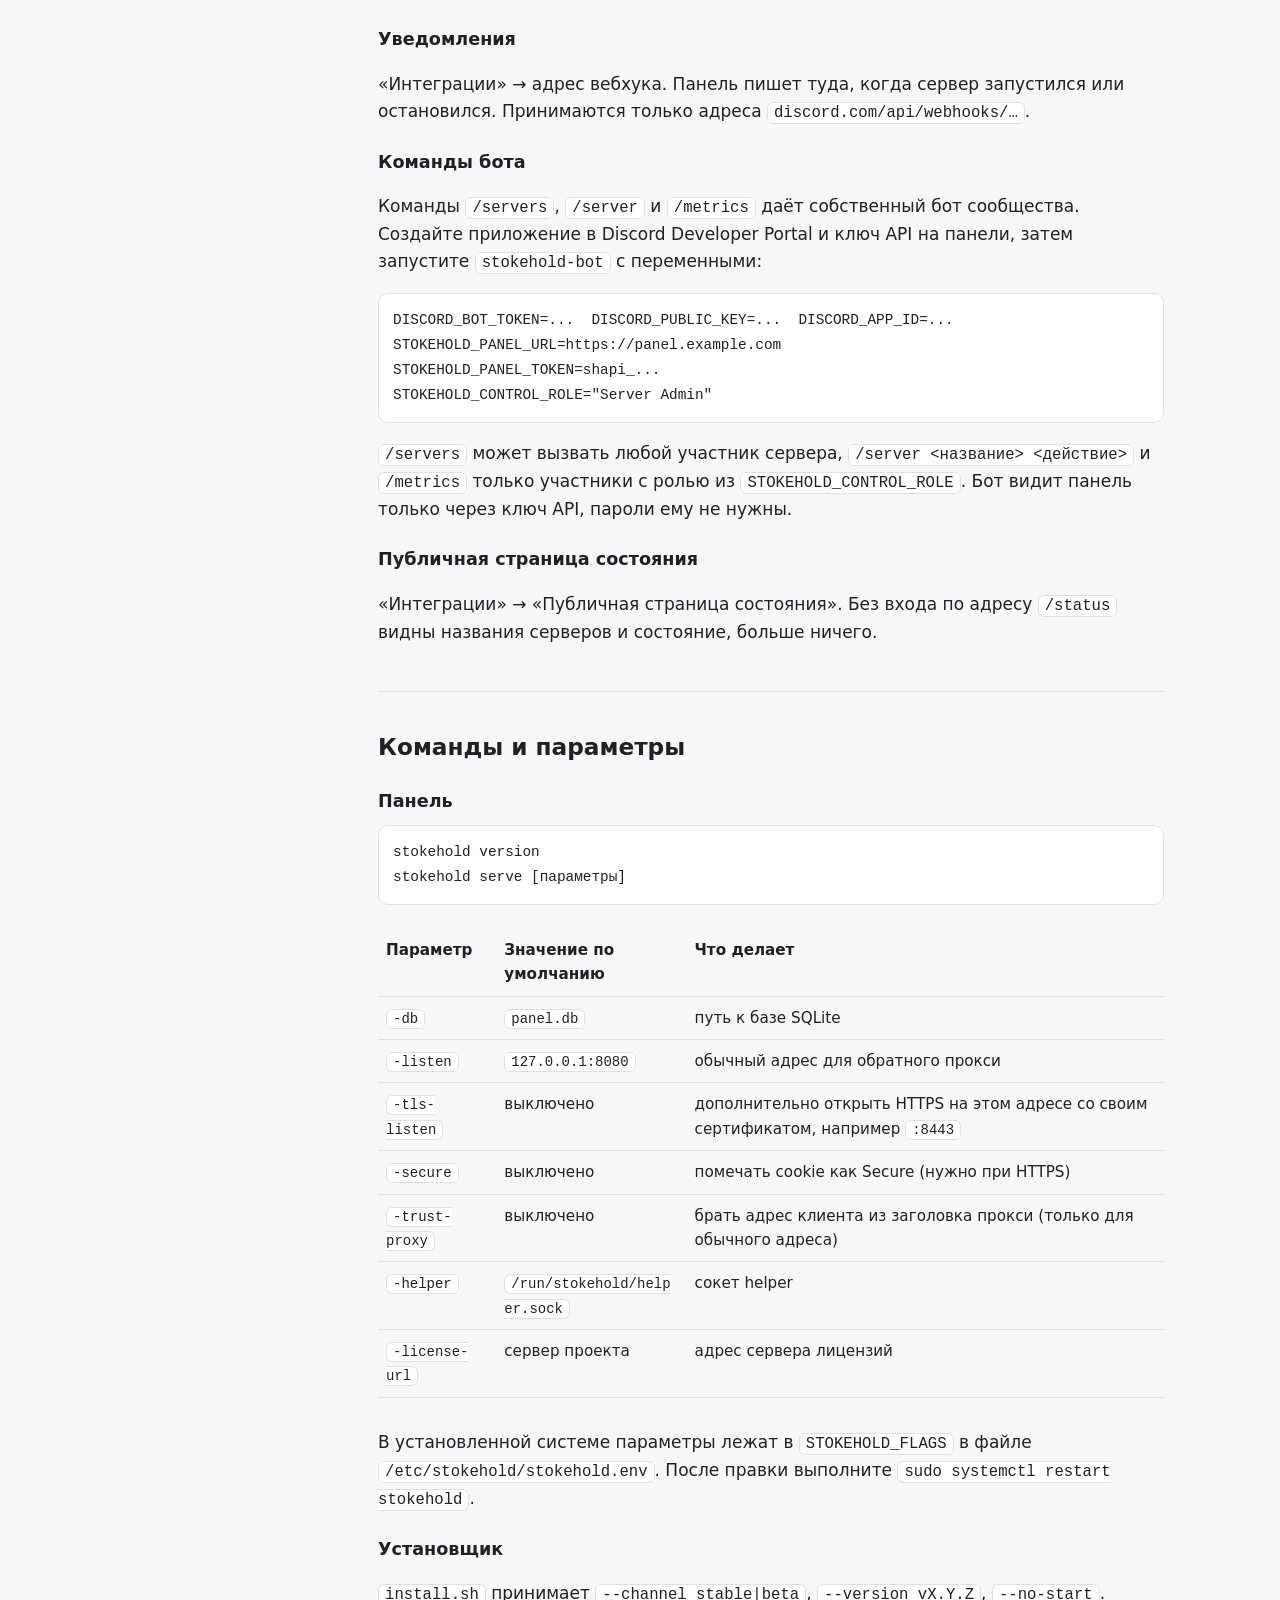
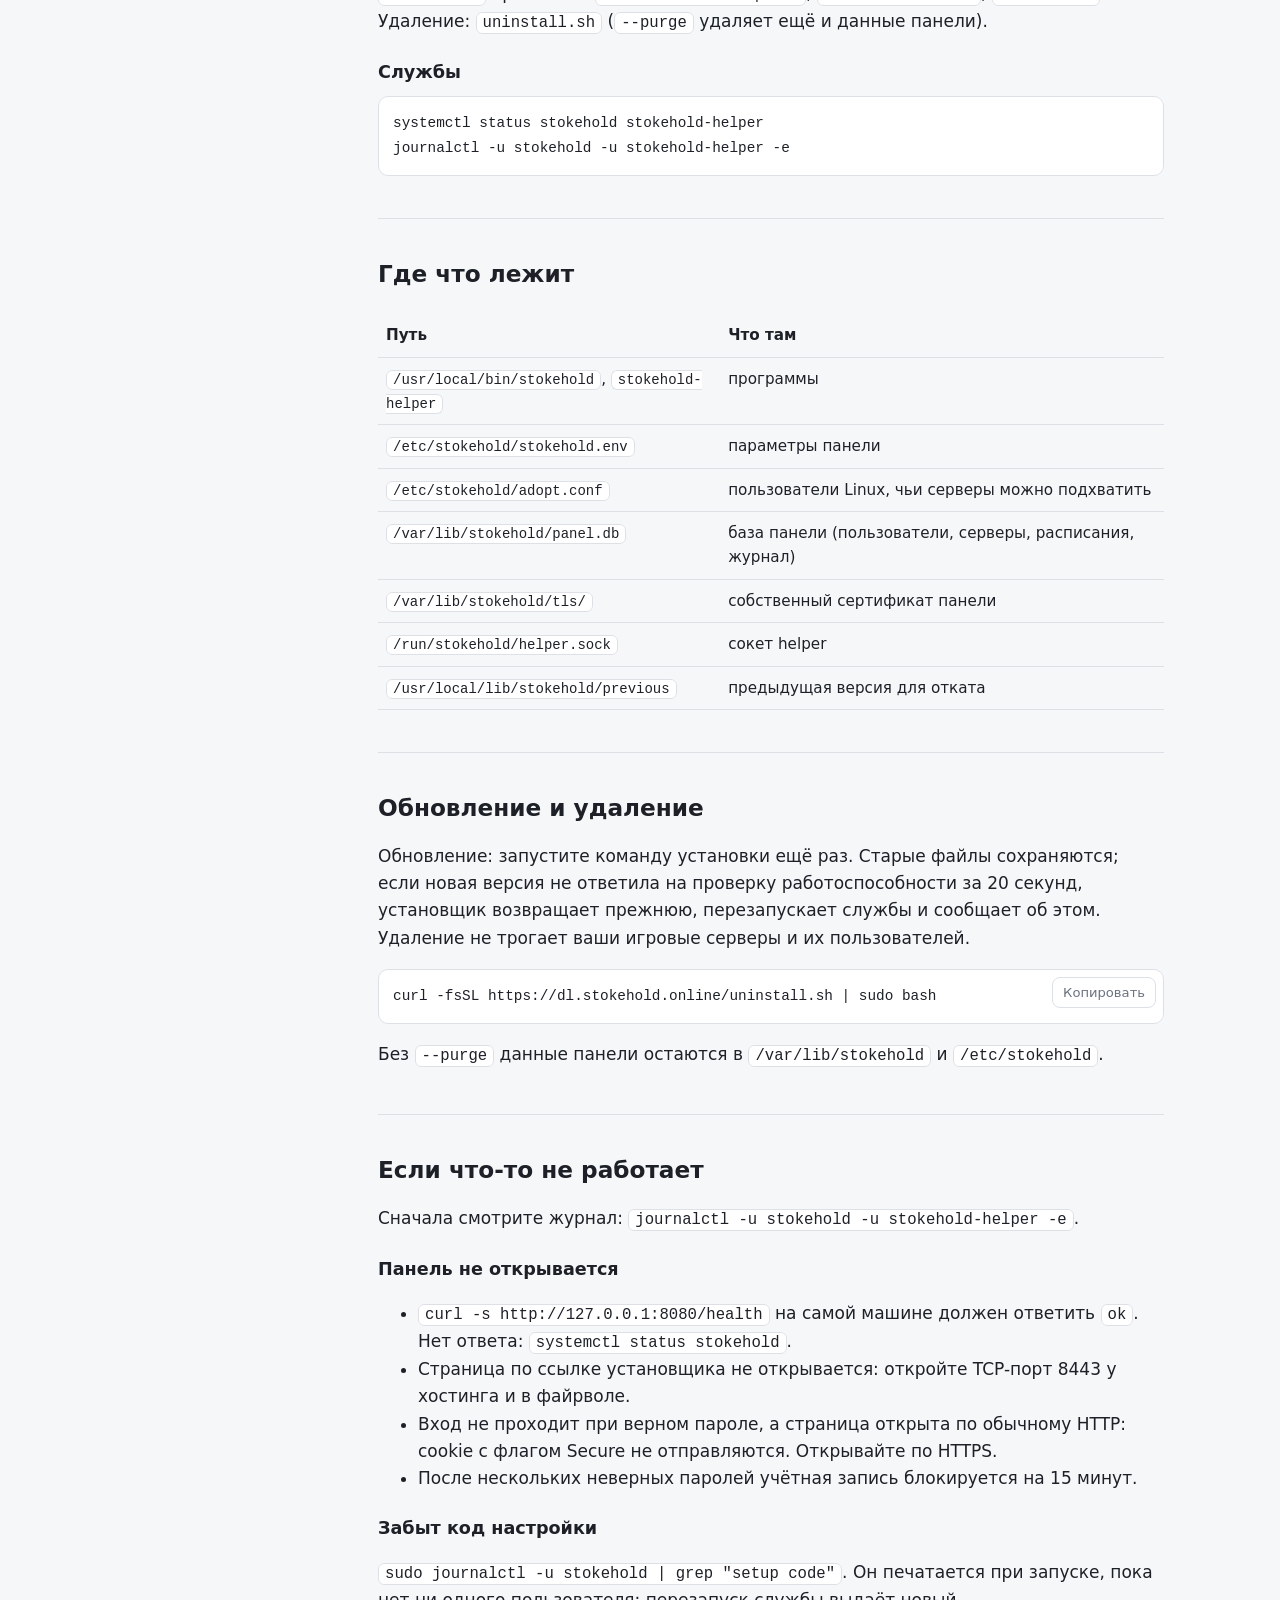
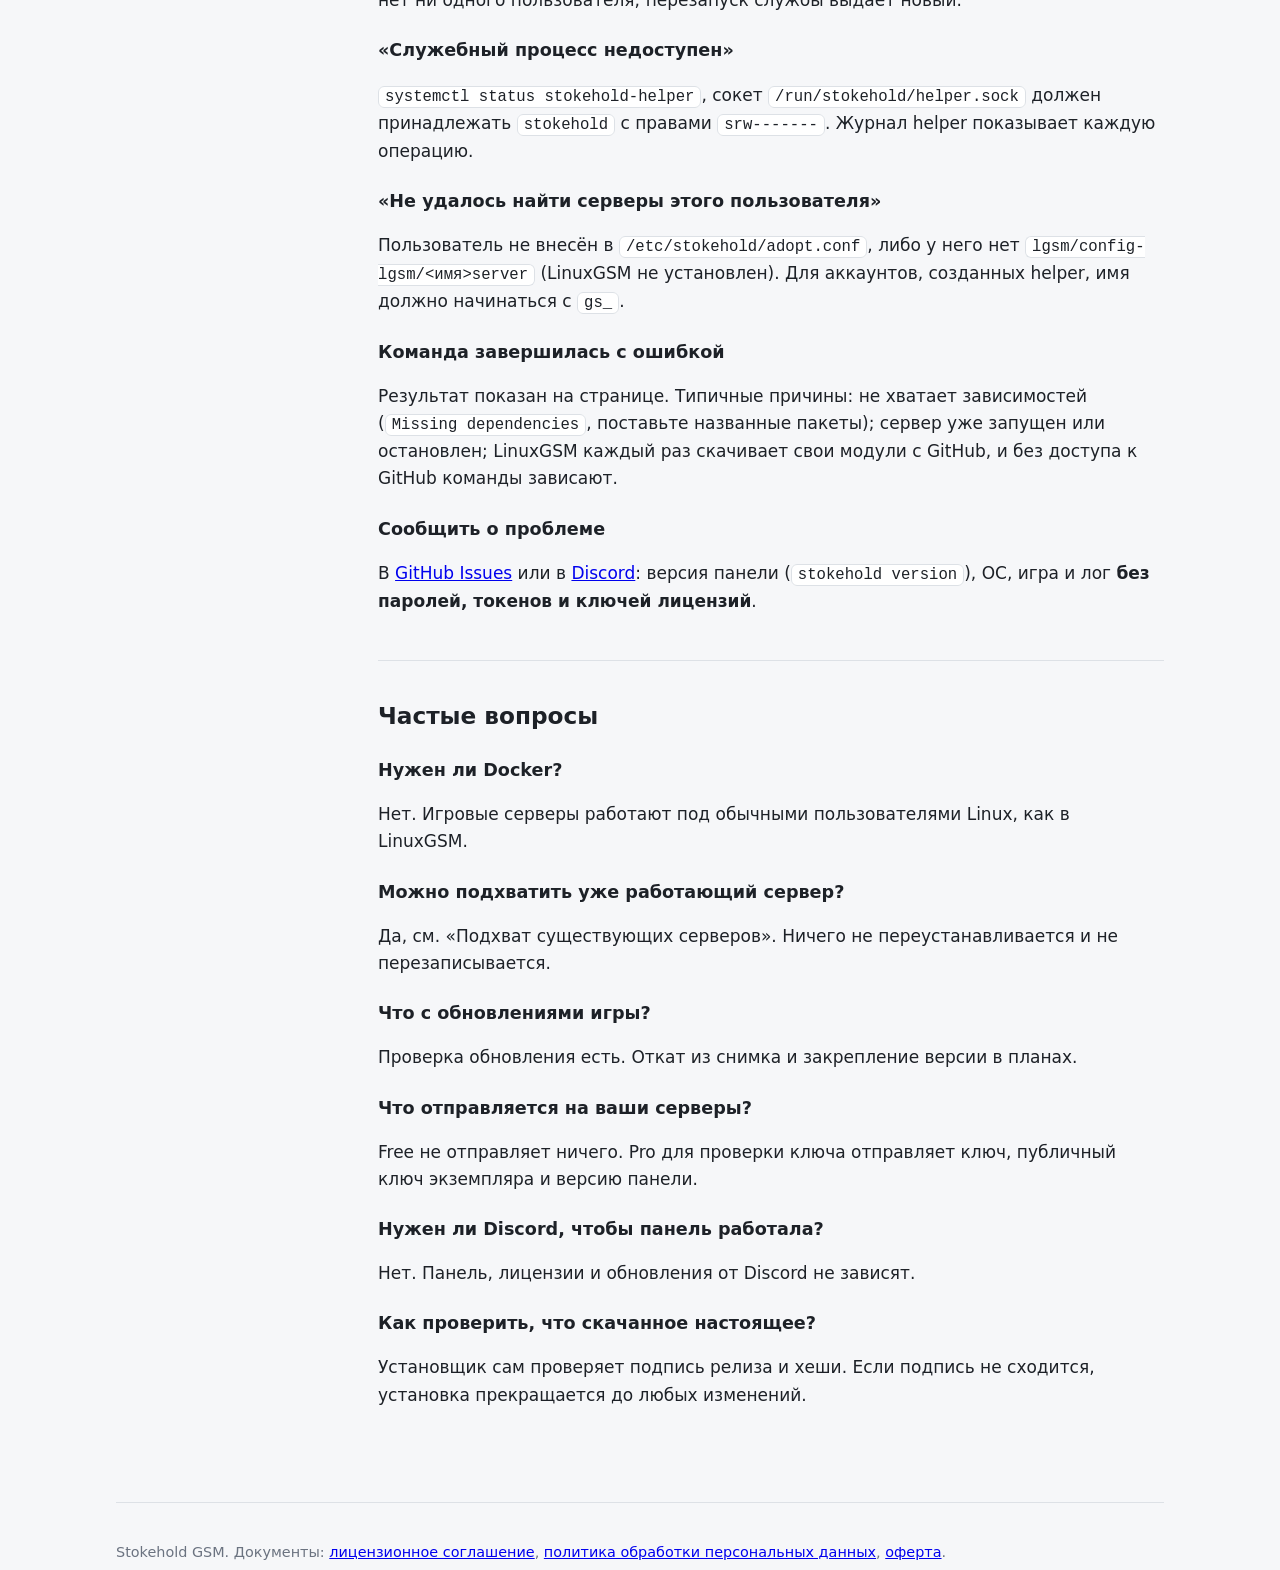
==== commit 5fabb372: "Docs: game tools section (Pro)" ====
--- a/site/docs/index.html
+++ b/site/docs/index.html
@@ -79,6 +79,7 @@
   <a href="#api">REST API</a>
   <a href="#nodes">Несколько машин</a>
   <a href="#mods">Моды Factorio</a>
+  <a href="#game-tools">Игровые инструменты</a>
   <a href="#discord">Discord и статус</a>
   <b>Справка</b>
   <a href="#cli">Команды и параметры</a>
@@ -252,6 +253,23 @@
 <section id="mods">
   <h2>Моды Factorio <span class="pro">Pro</span></h2>
   <p>У сервера Factorio в списке есть ссылка «Моды». Она читает <code>serverfiles/mods/mod-list.json</code> и включает или выключает моды, остальные поля файла (например, версию) не трогает. Сами файлы модов кладёте вы: скачивания с портала модов панель не делает, потому что порталу нужны ваши логин и токен, а хранить их в панели мы не хотим. Для других игр страница так и скажет.</p>
+</section>
+
+<section id="game-tools">
+  <h2>Игровые инструменты <span class="pro">Pro</span></h2>
+  <p>Ссылка «Игровые инструменты» в меню «⋯» сервера открывает страницу с вкладками. Работает для Minecraft Java (сервер <code>mcserver</code> и PaperMC <code>pmcserver</code>) и Factorio; доступна владельцу и админу.</p>
+  <h3>Версия и ядро Minecraft</h3>
+  <ul>
+    <li><b>Смена версии.</b> Список версий берётся у Mojang (релизы или снапшоты) или у PaperMC. Панель записывает версию в настройки LinuxGSM (<code>mcversion</code>, для Vanilla ещё <code>branch</code>) и запускает команду <code>update</code>, дальше загрузкой занимается сам LinuxGSM.</li>
+    <li><b>Другое ядро.</b> На сервере <code>mcserver</code> можно поставить Paper, Purpur или Fabric: панель скачивает файл ядра на место <code>minecraft_server.jar</code> и записывает это в <code>serverfiles/stokehold-core.json</code>. Forge и NeoForge помечены «скоро»: им нужен запуск установщика.</li>
+    <li><b>Осторожно.</b> Команда LinuxGSM <code>update</code> может заменить поставленное ядро ванильным. Для Paper и Purpur панель закрепляет версию, чтобы этого не произошло, для Fabric такой защиты нет, поэтому не запускайте <code>update</code> вручную. Вернуться к Vanilla можно на той же странице.</li>
+    <li>Перед сменой панель предлагает сделать бэкап и просит подтвердить перезапуск. Ход операции виден по шагам, при ошибке остановленный сервер запускается обратно.</li>
+  </ul>
+  <h3>Плагины и моды</h3>
+  <p>Поиск по каталогу Modrinth с фильтром по ядру (плагины для Paper и Purpur, моды для Fabric) и версии игры. «Установить» скачивает файл в <code>serverfiles/plugins</code> или <code>serverfiles/mods</code> и проверяет контрольную сумму. Установленные файлы можно удалить там же. Нужные зависимости панель только называет, ставить их надо отдельно. После установки перезапустите сервер. У Vanilla плагинов и модов нет.</p>
+  <h3>Быстрые настройки</h3>
+  <p>Формы с проверкой значений для <code>server.properties</code> Minecraft (описание, число игроков, сложность, режим, PvP, online-mode, дальность прорисовки, белый список, зерно мира) и настроек Factorio (название, описание, игроки, пароль, видимость, команды). Меняются только перечисленные значения, остальное в файле остаётся. Пароль Factorio на страницу не возвращается: пустое поле оставляет прежний. Изменения вступают в силу после перезапуска сервера.</p>
+  <p class="muted">Список версий и загрузки идут только с официальных источников (Mojang, PaperMC, Purpur, Fabric, Modrinth) через helper.</p>
 </section>
 
 <section id="discord">
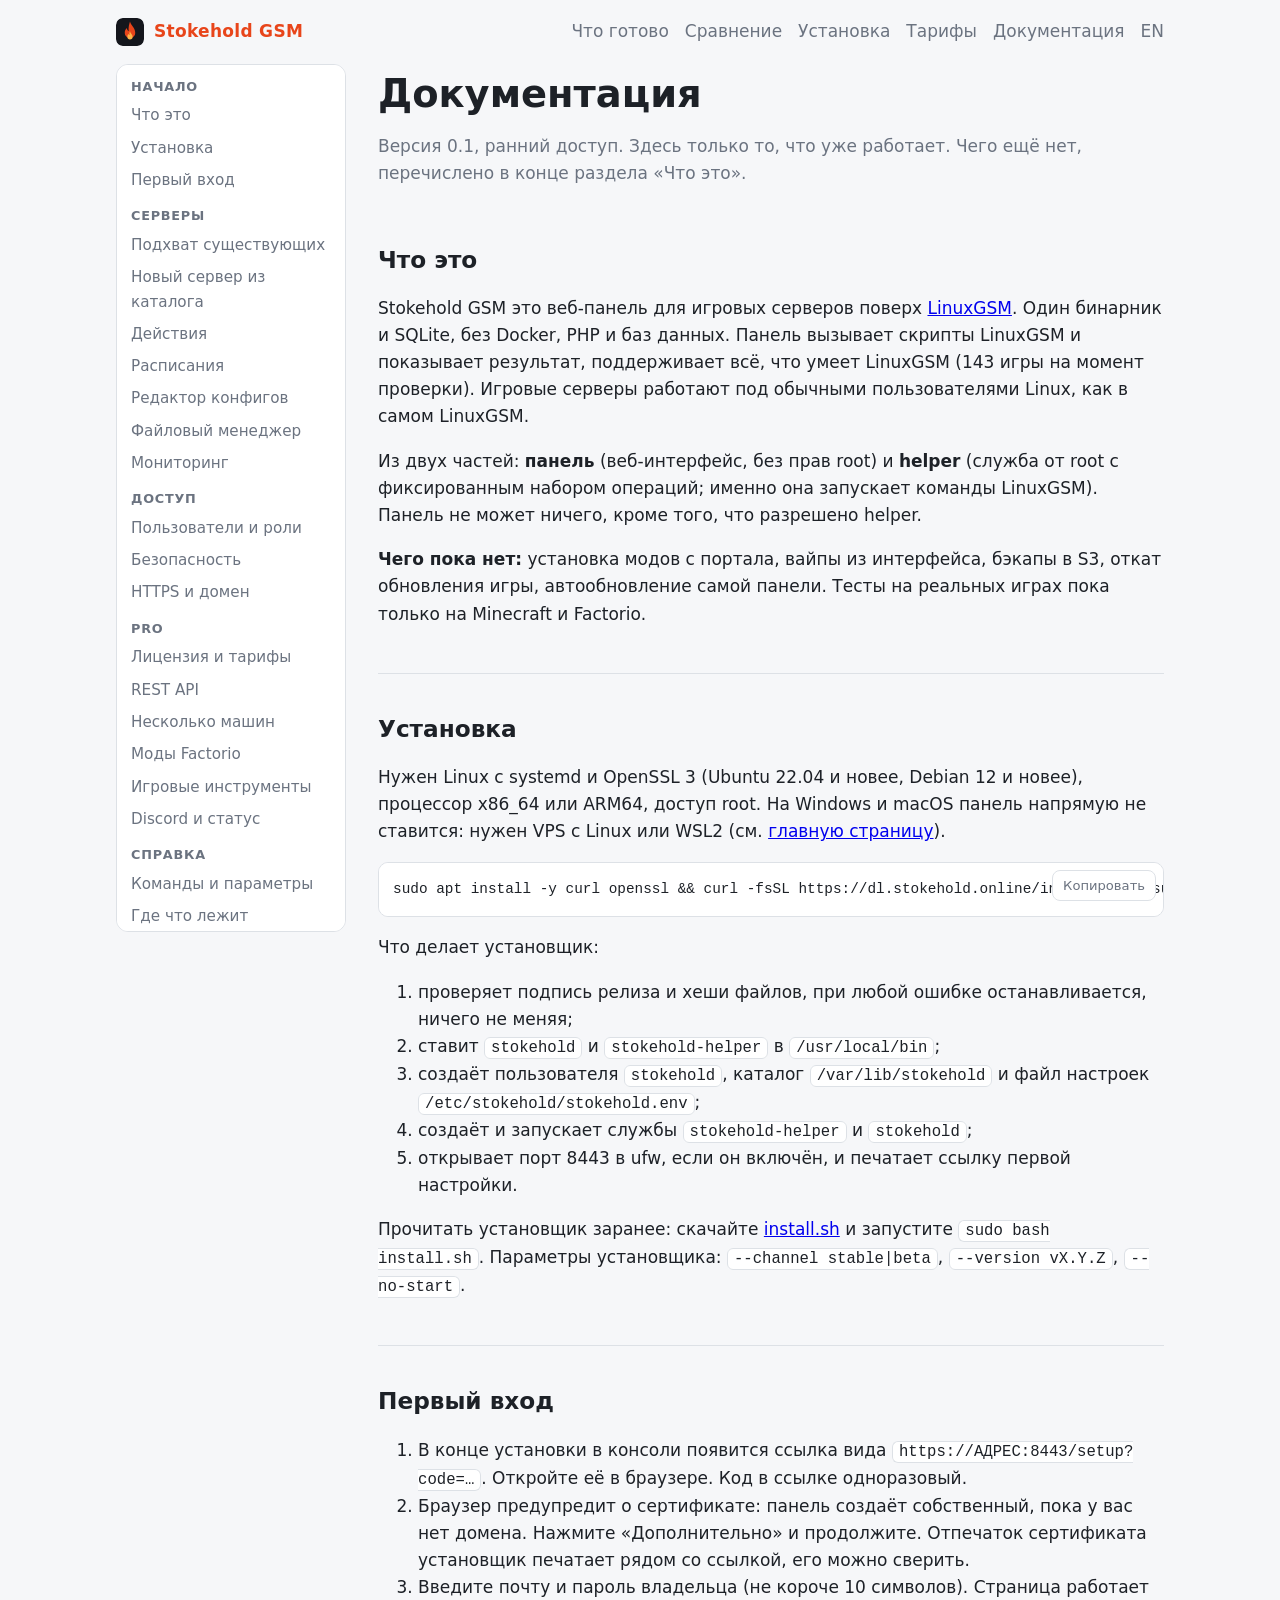
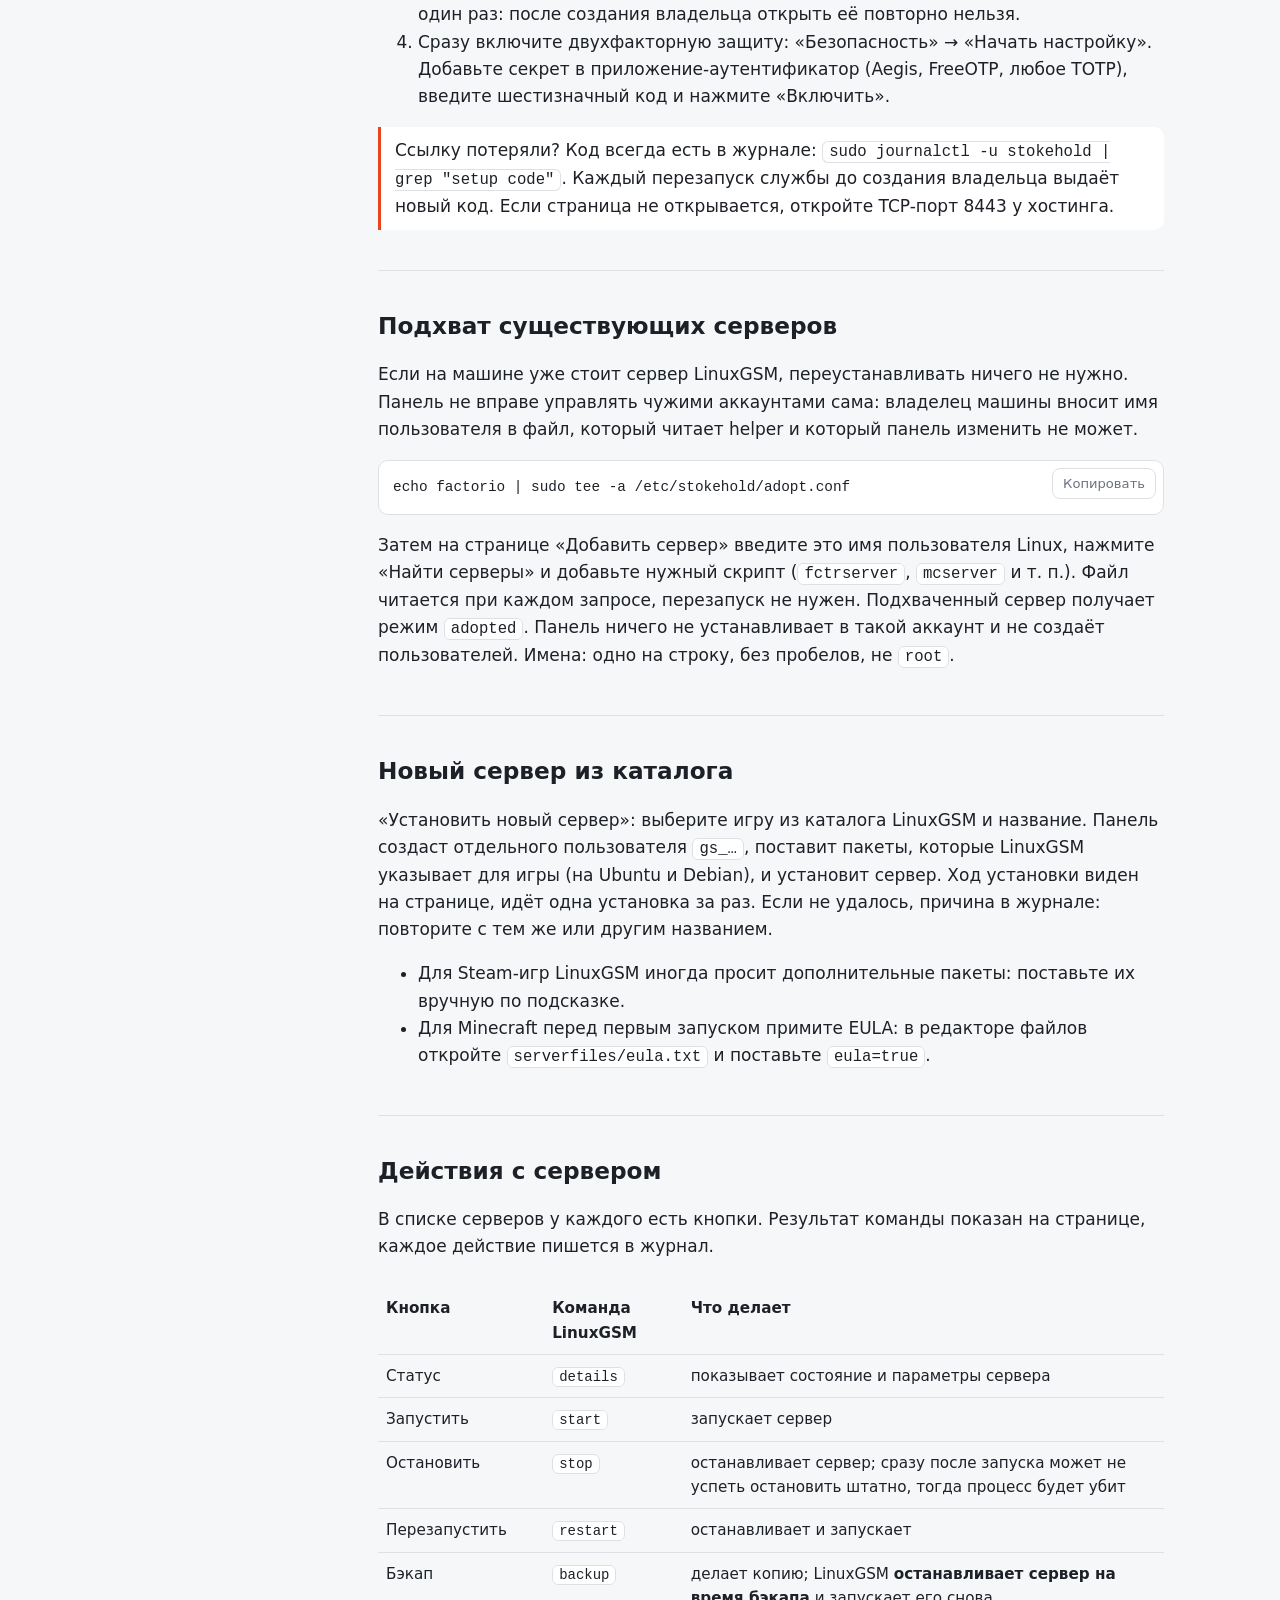
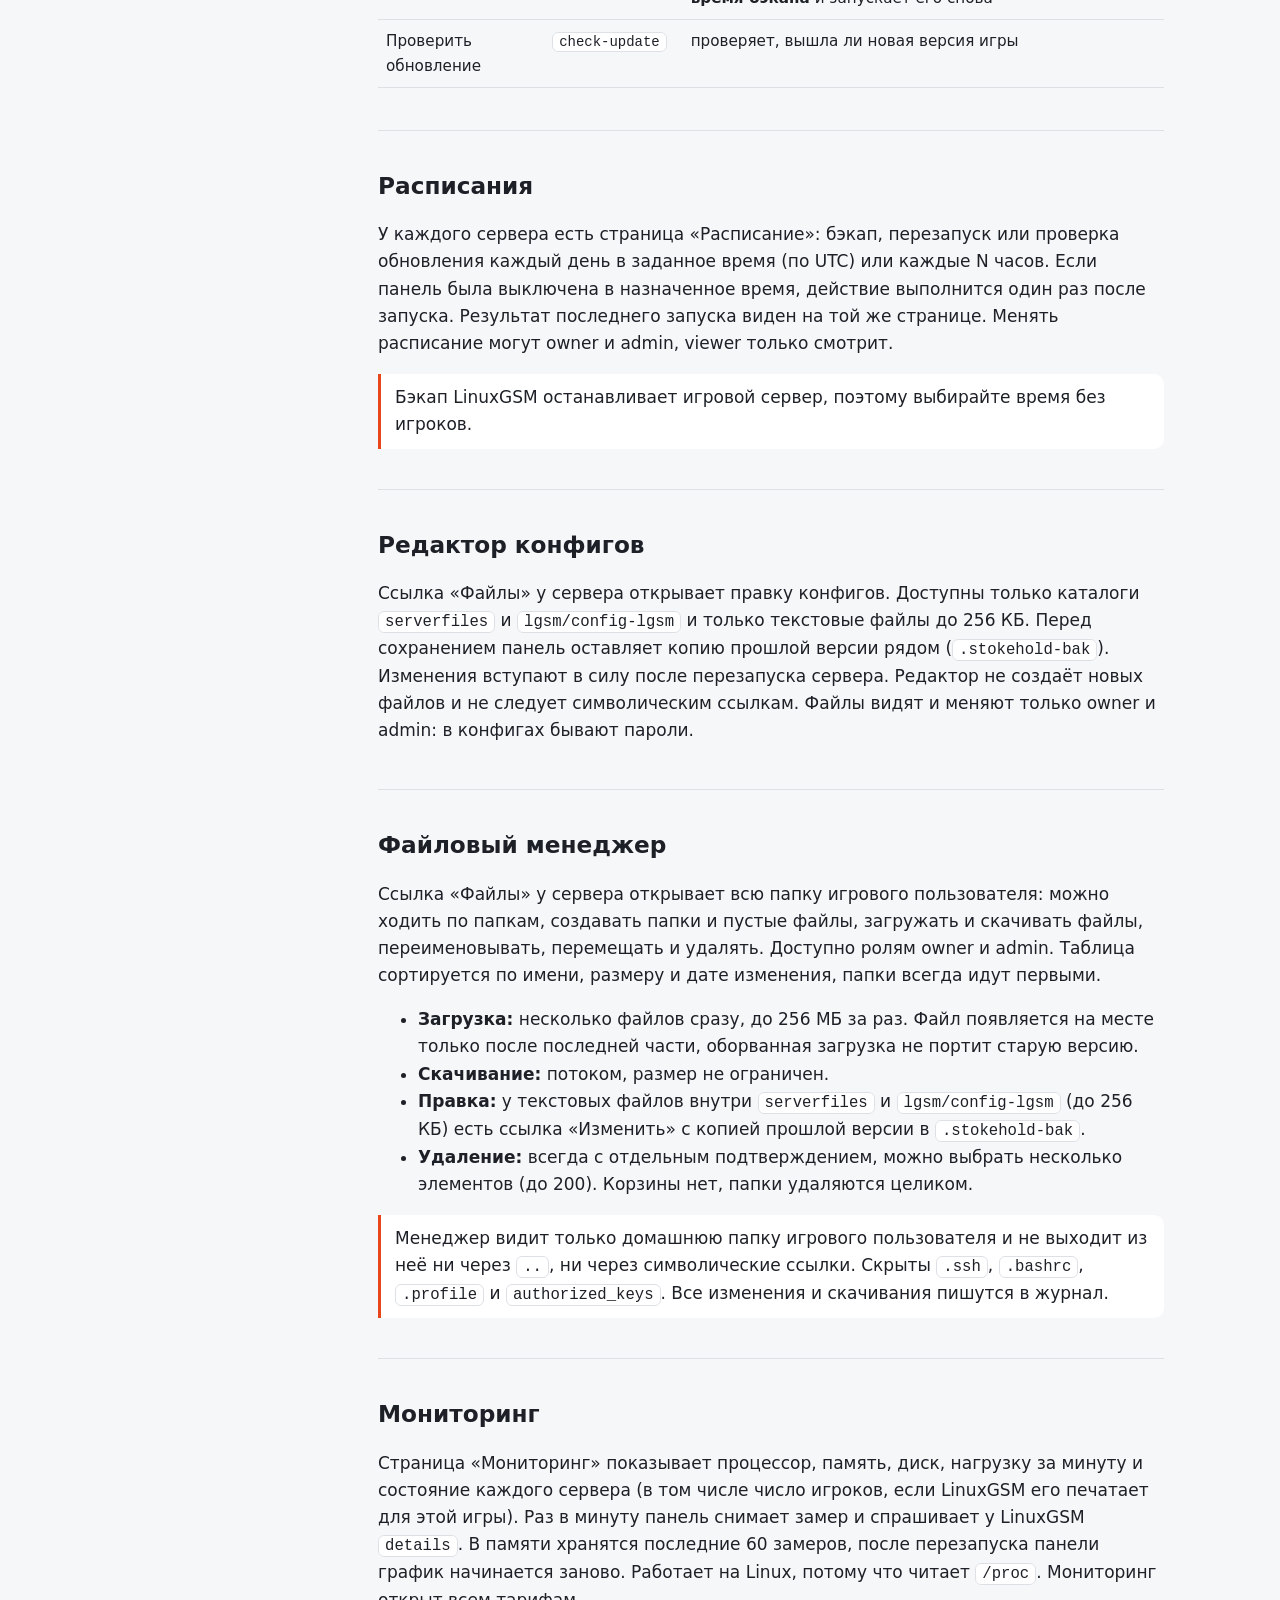
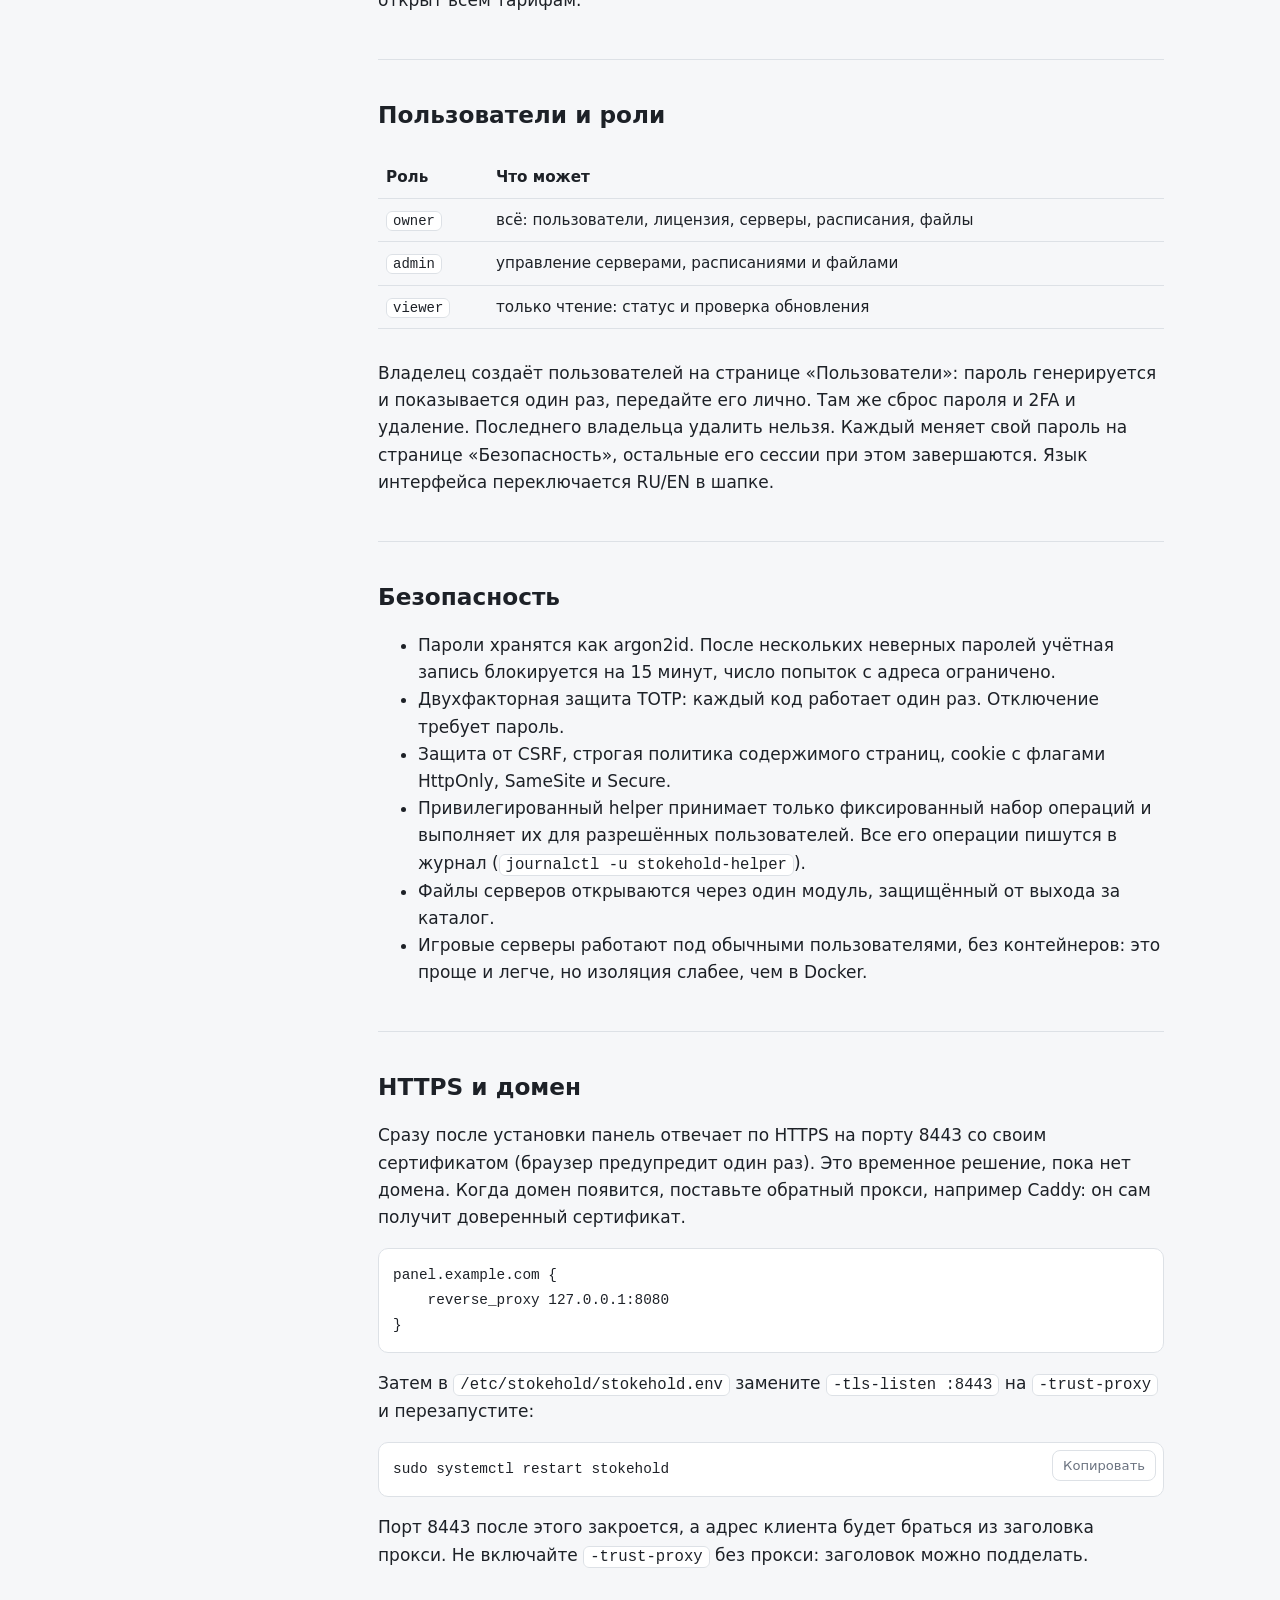
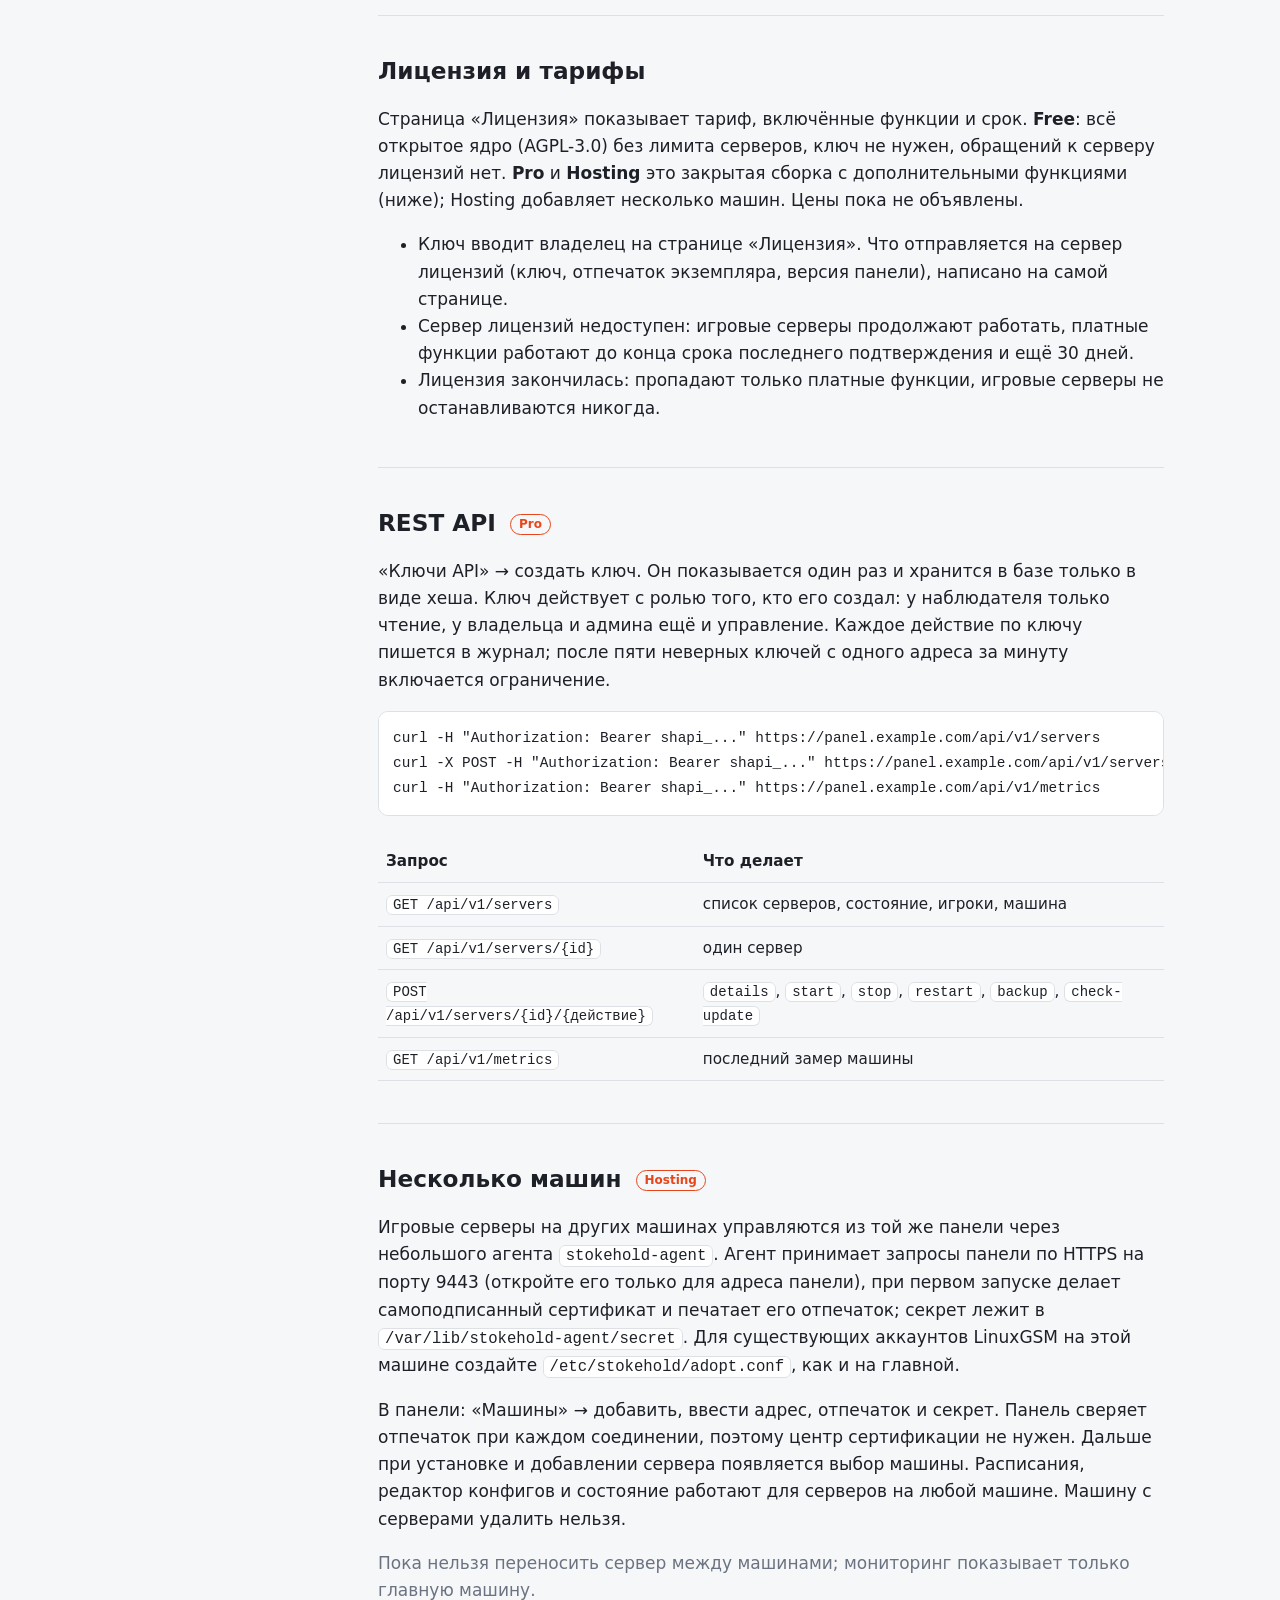
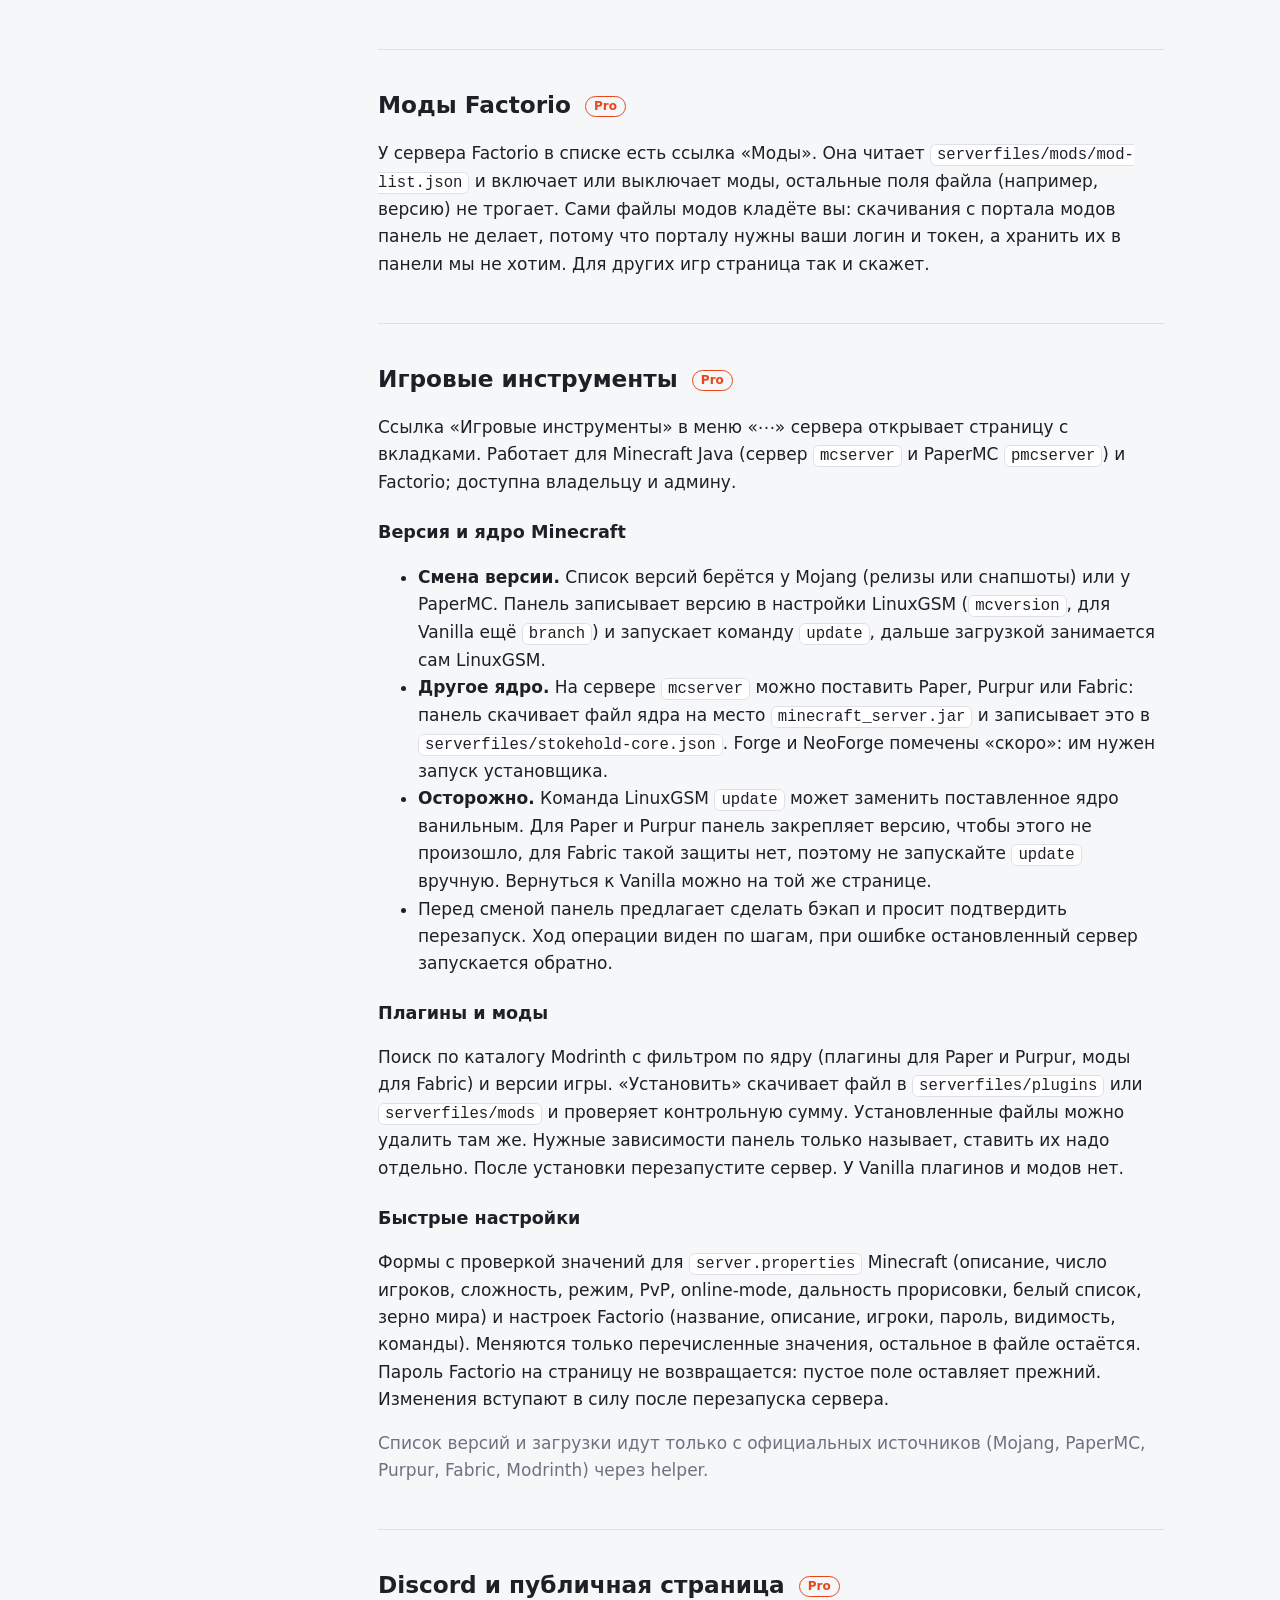
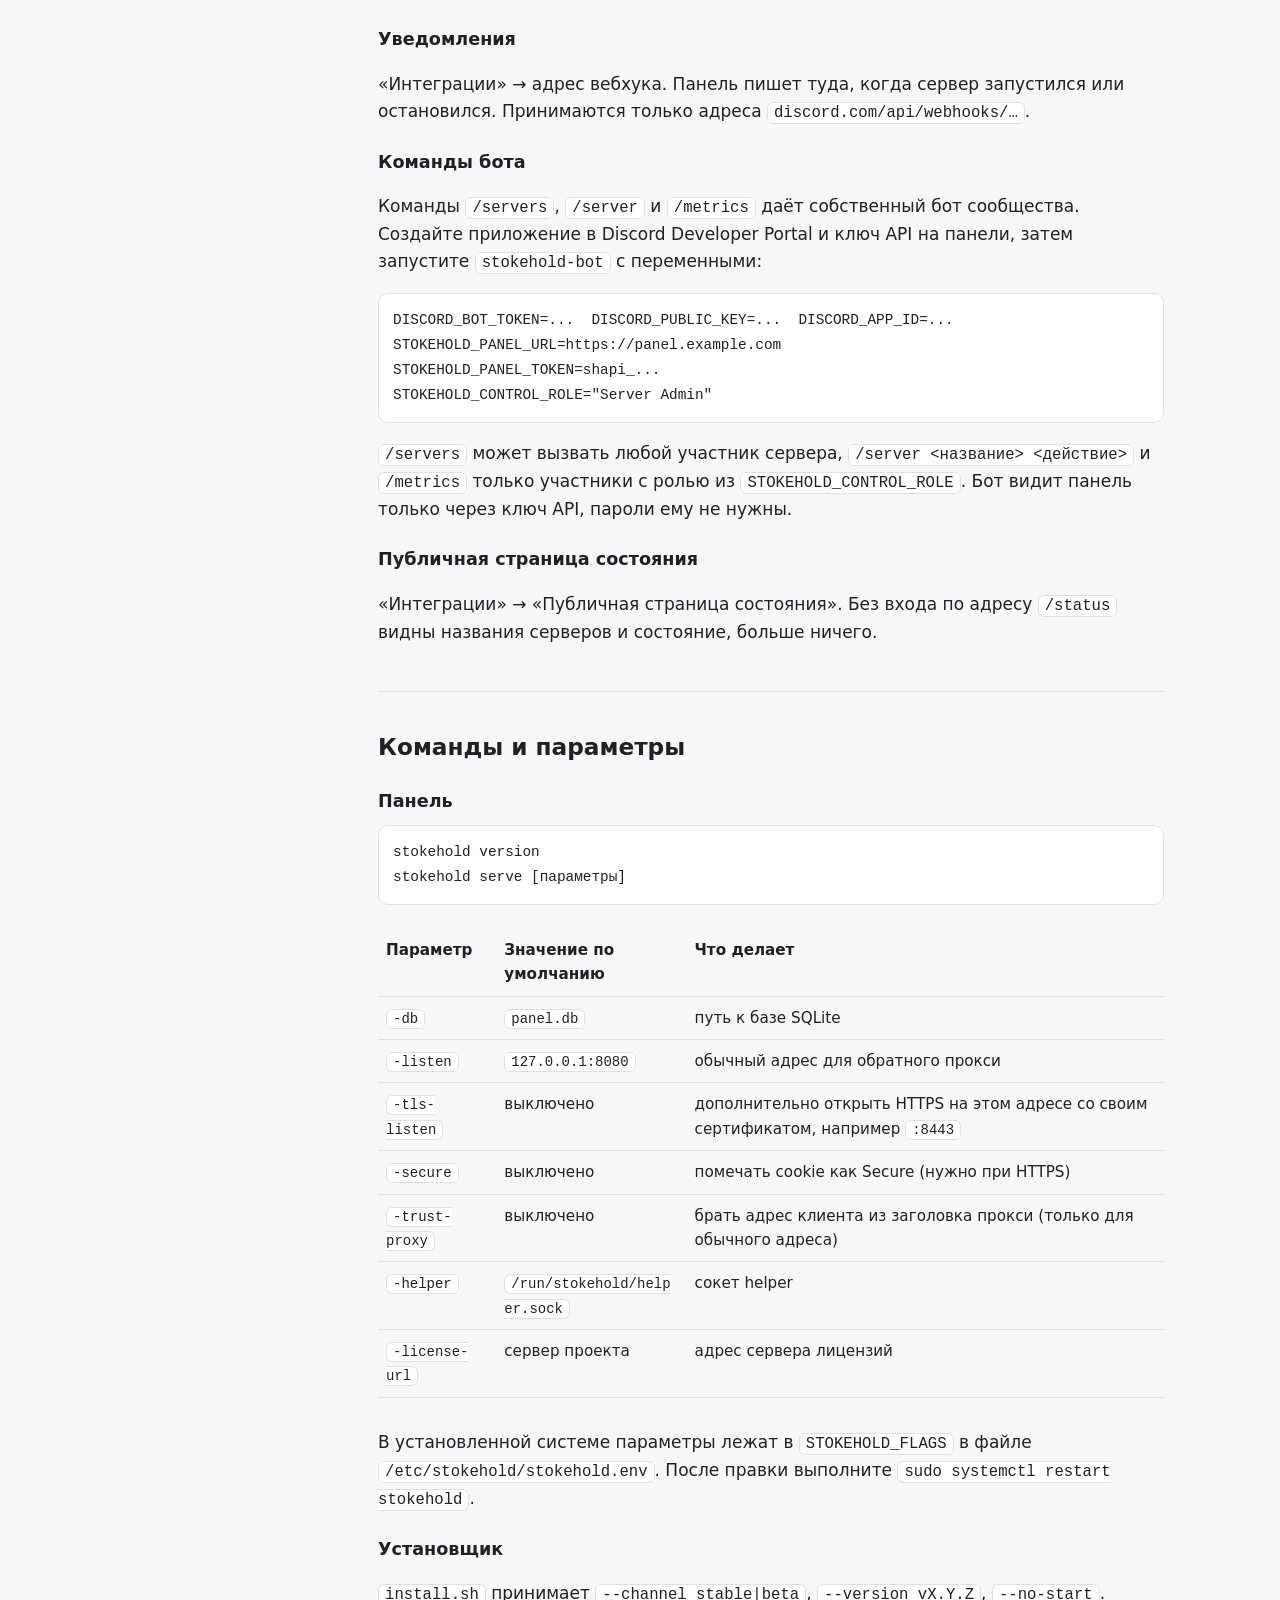
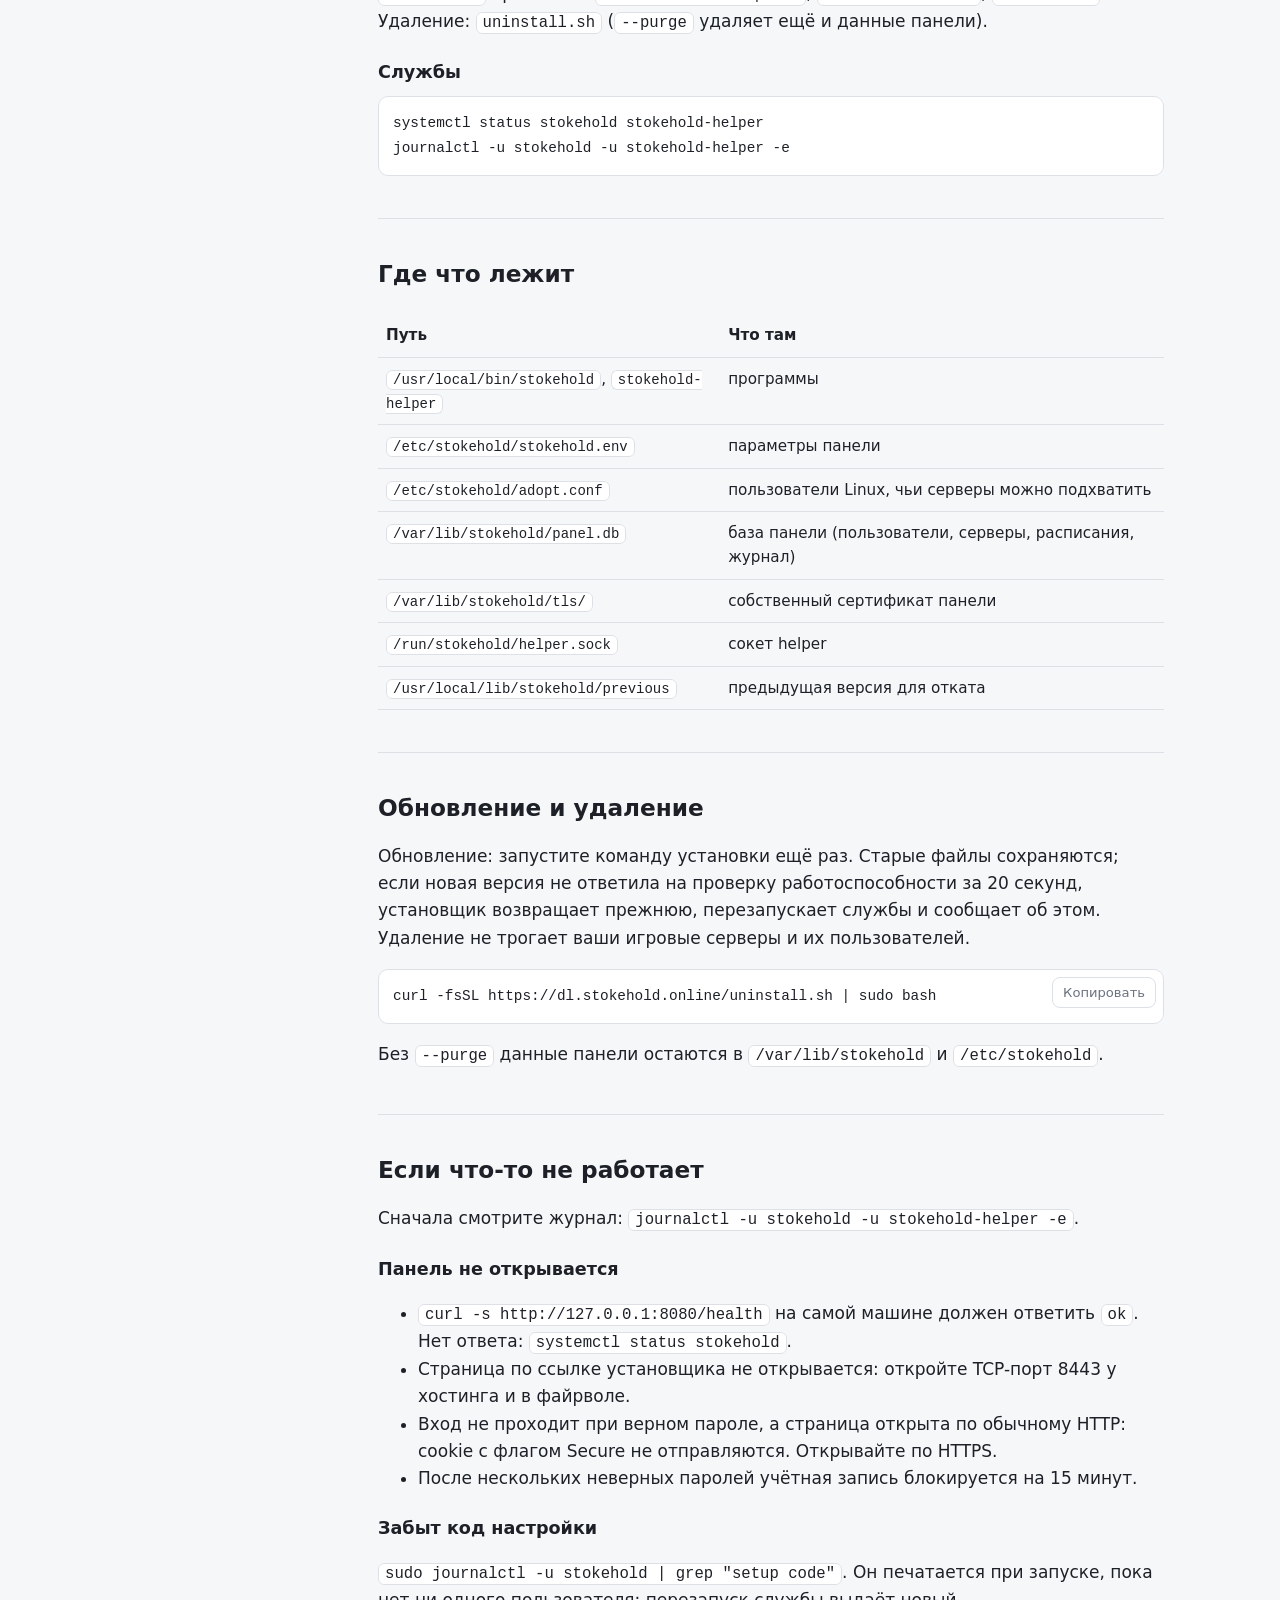
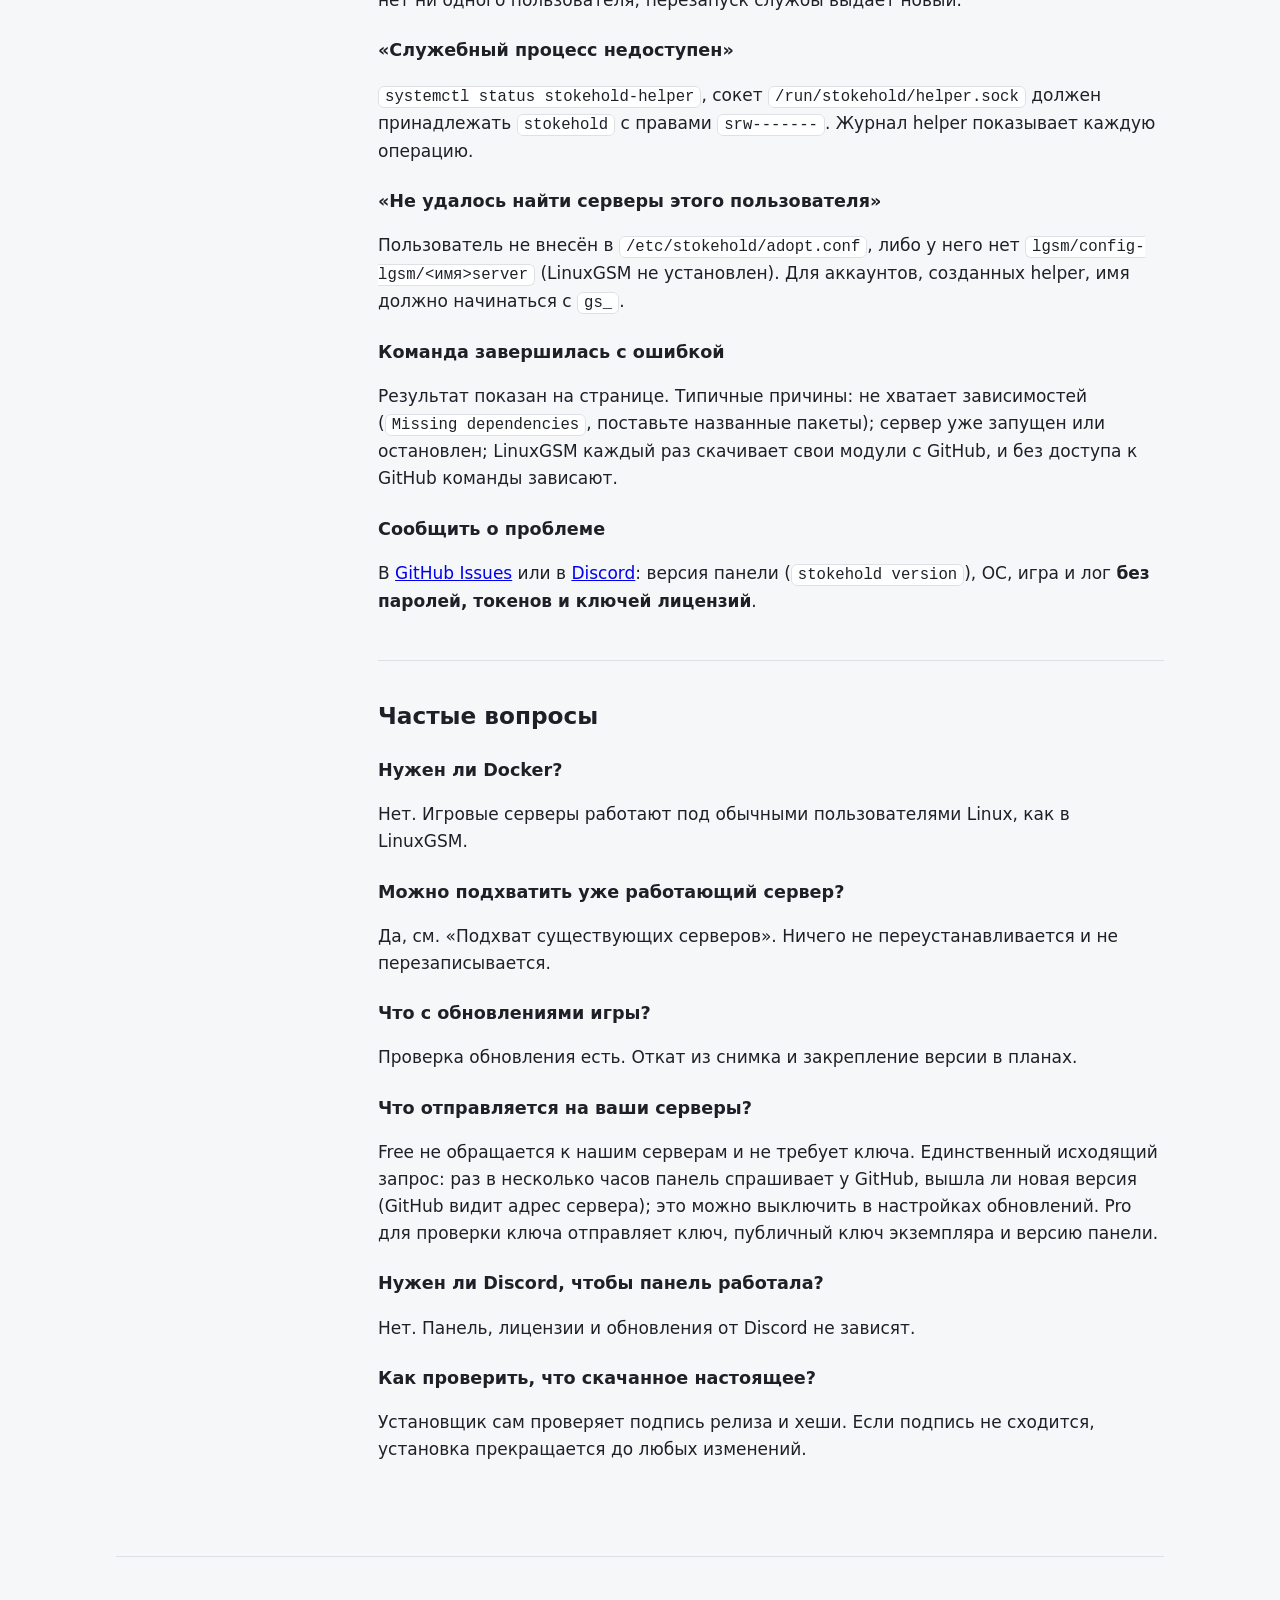
==== commit fb61ec07: "Announce new versions by default: banner on the front page, check every 6 hours, honest privacy text" ====
--- a/site/docs/index.html
+++ b/site/docs/index.html
@@ -362,7 +362,7 @@
   <h3>Что с обновлениями игры?</h3>
   <p>Проверка обновления есть. Откат из снимка и закрепление версии в планах.</p>
   <h3>Что отправляется на ваши серверы?</h3>
-  <p>Free не отправляет ничего. Pro для проверки ключа отправляет ключ, публичный ключ экземпляра и версию панели.</p>
+  <p>Free не обращается к нашим серверам и не требует ключа. Единственный исходящий запрос: раз в несколько часов панель спрашивает у GitHub, вышла ли новая версия (GitHub видит адрес сервера); это можно выключить в настройках обновлений. Pro для проверки ключа отправляет ключ, публичный ключ экземпляра и версию панели.</p>
   <h3>Нужен ли Discord, чтобы панель работала?</h3>
   <p>Нет. Панель, лицензии и обновления от Discord не зависят.</p>
   <h3>Как проверить, что скачанное настоящее?</h3>
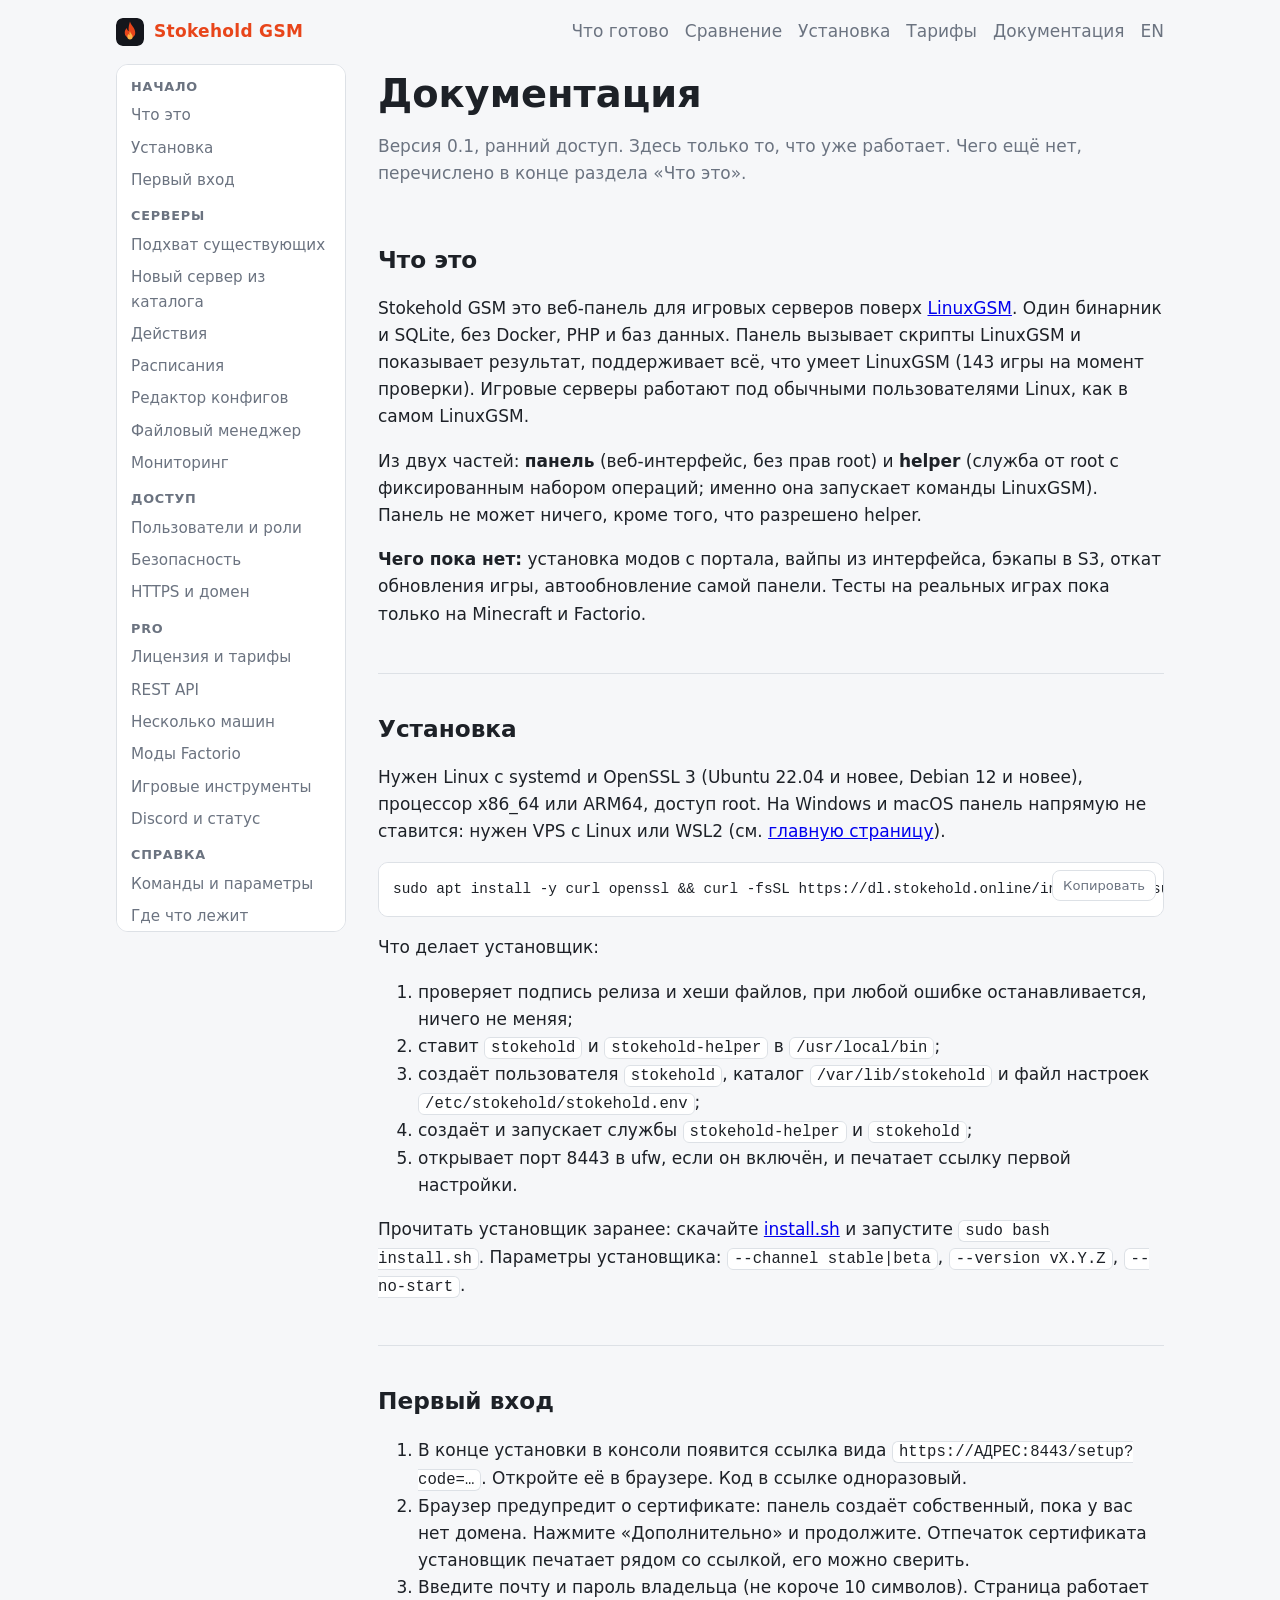
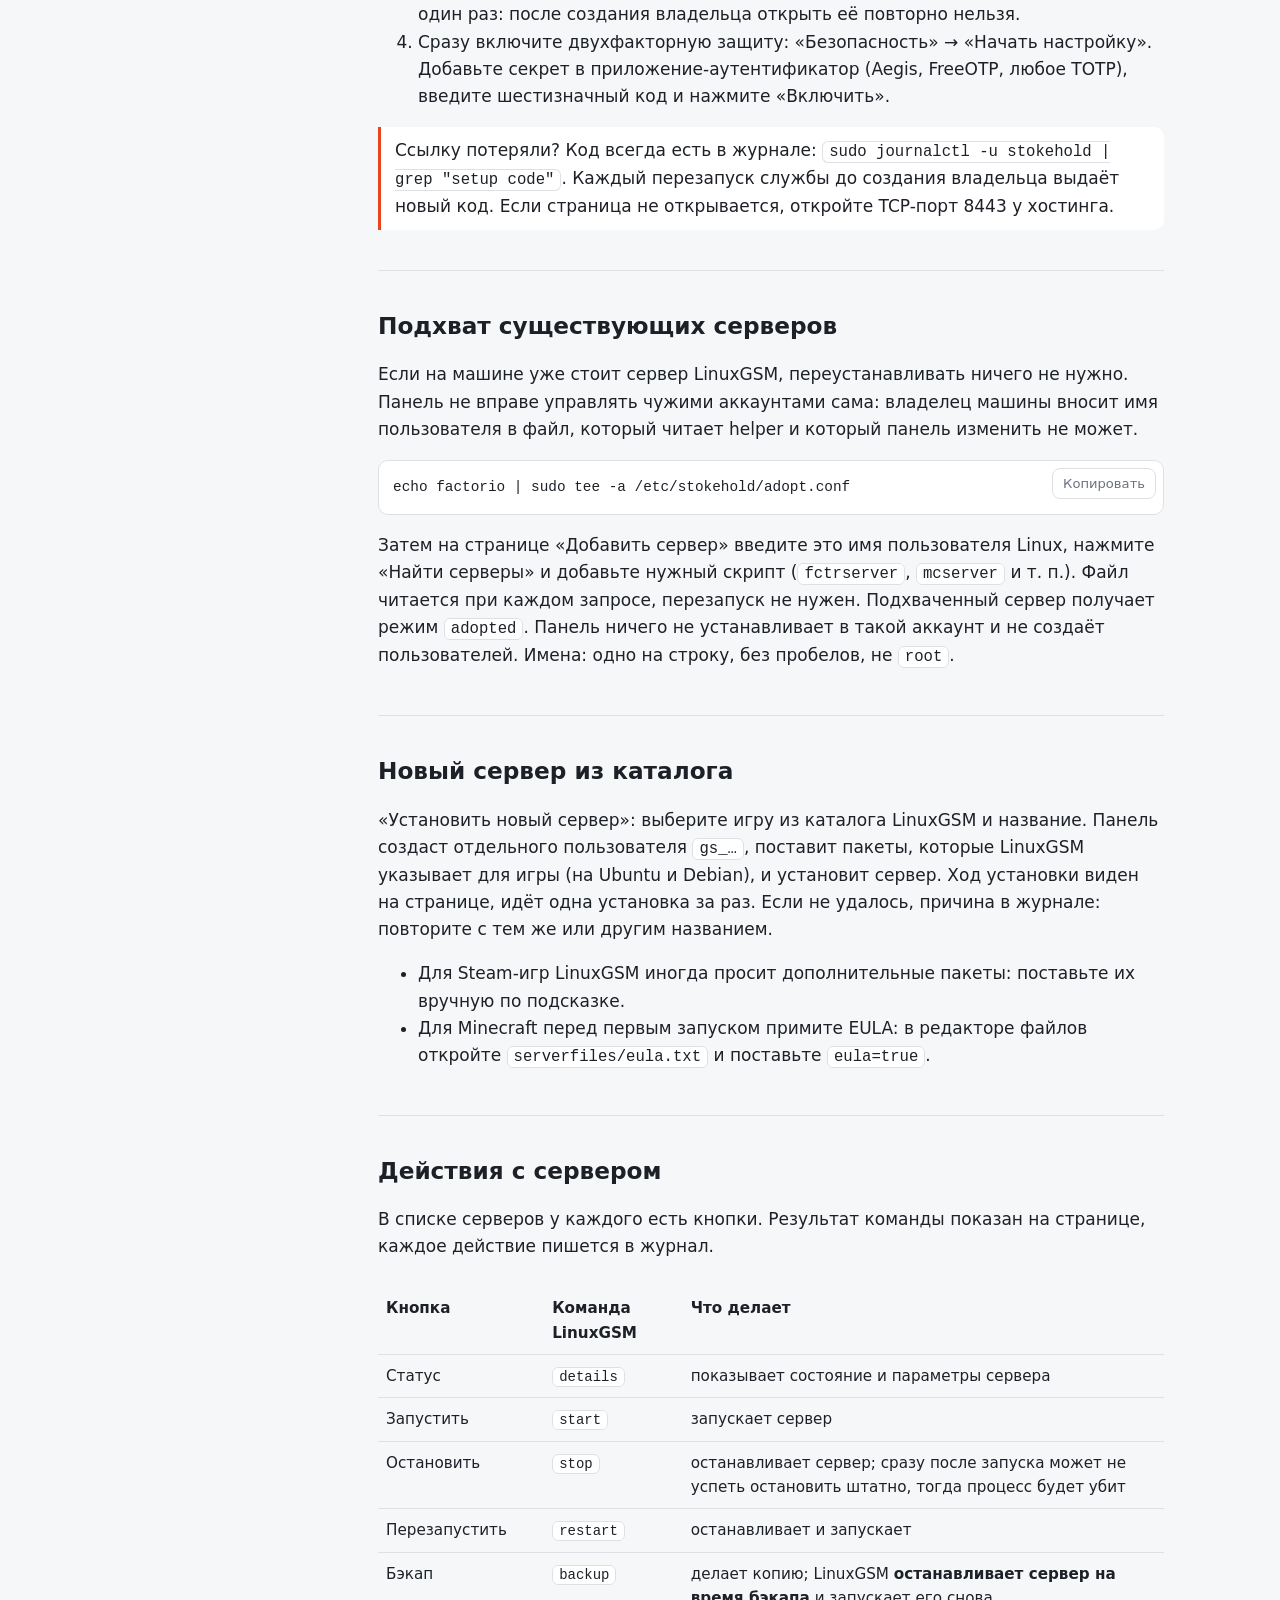
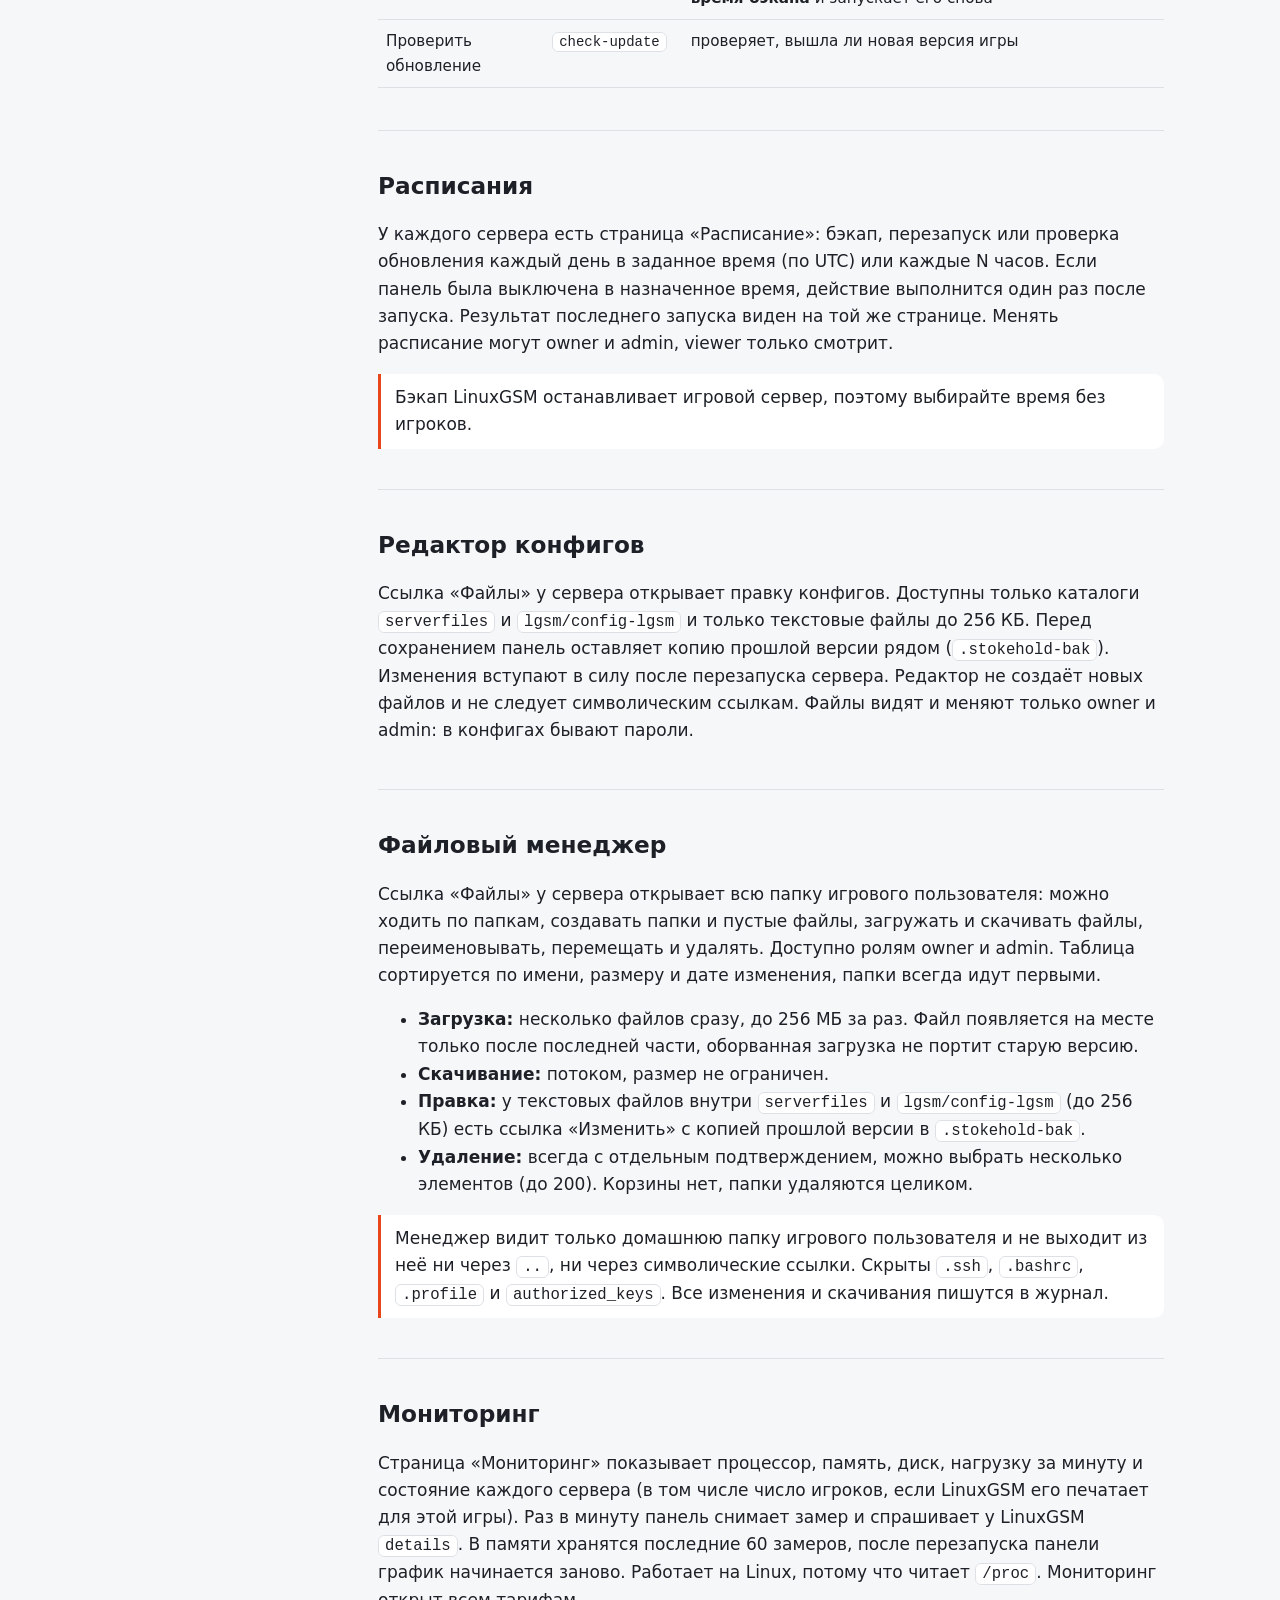
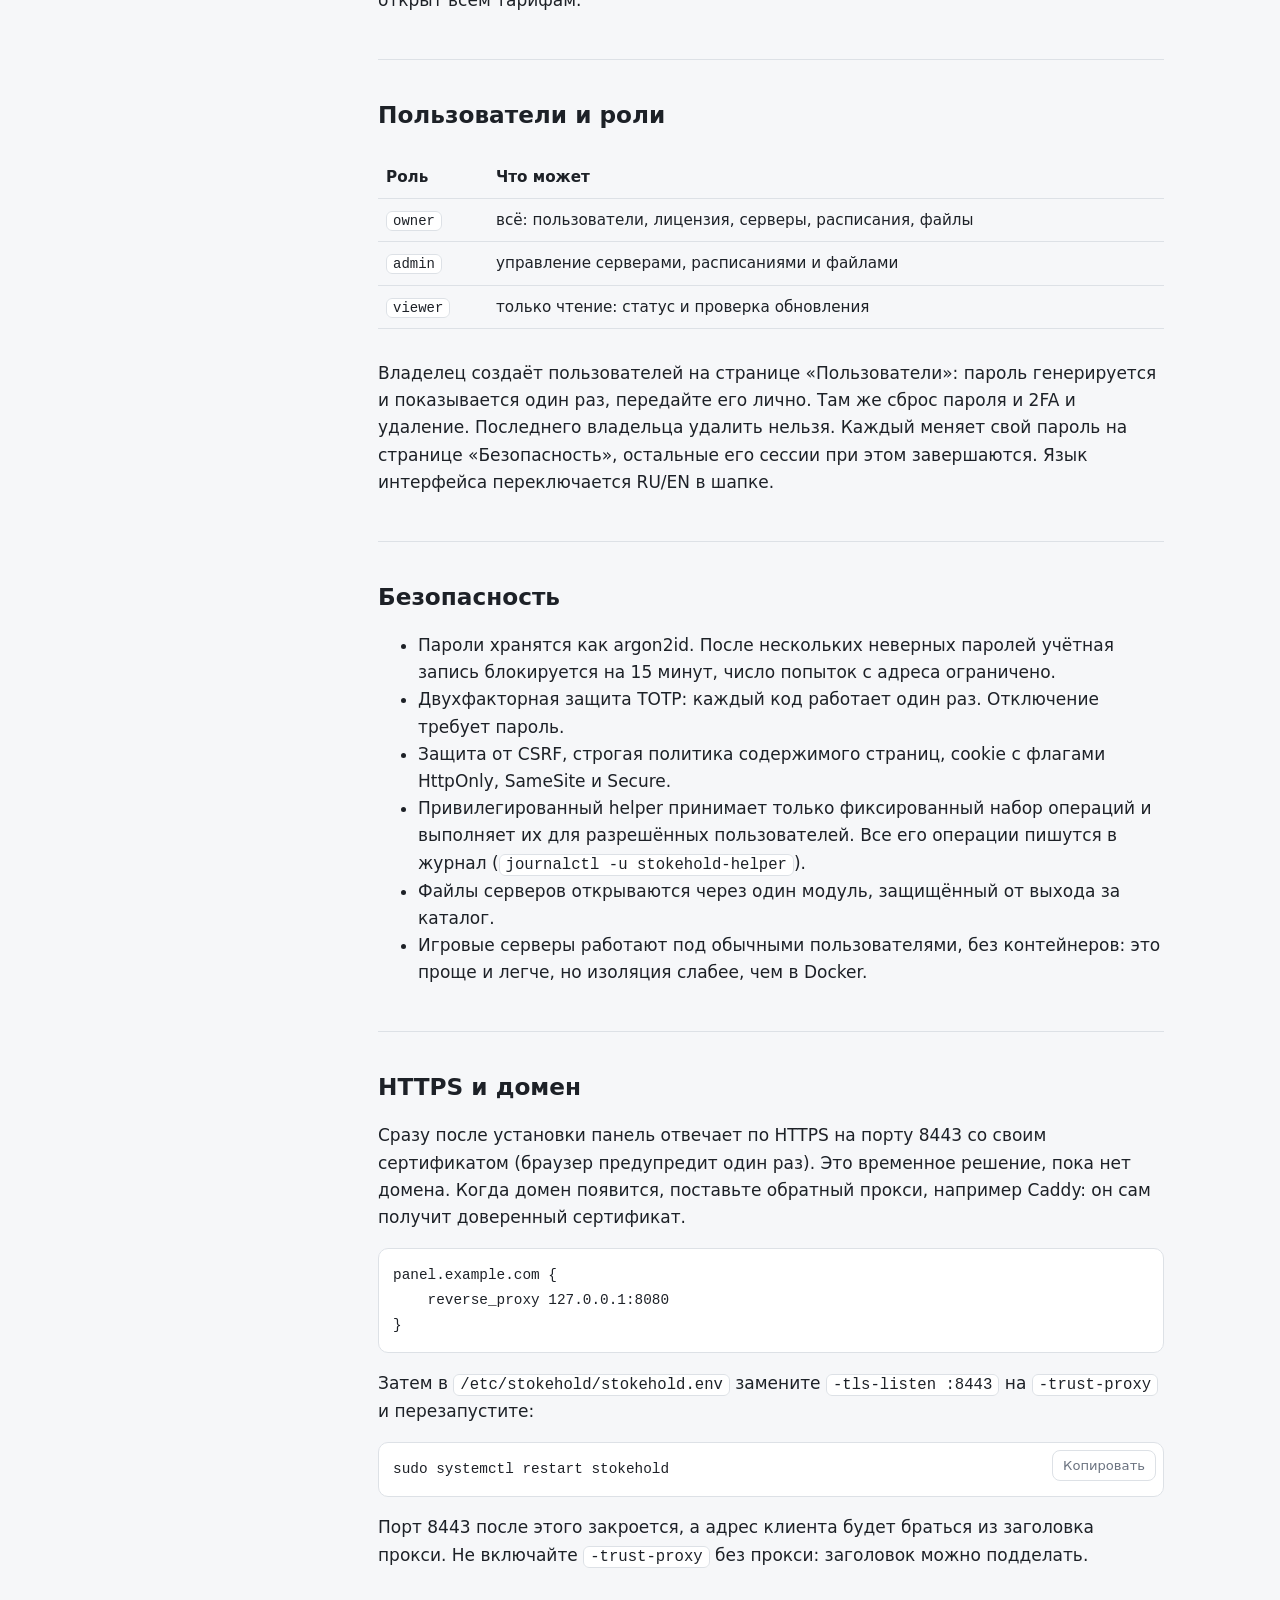
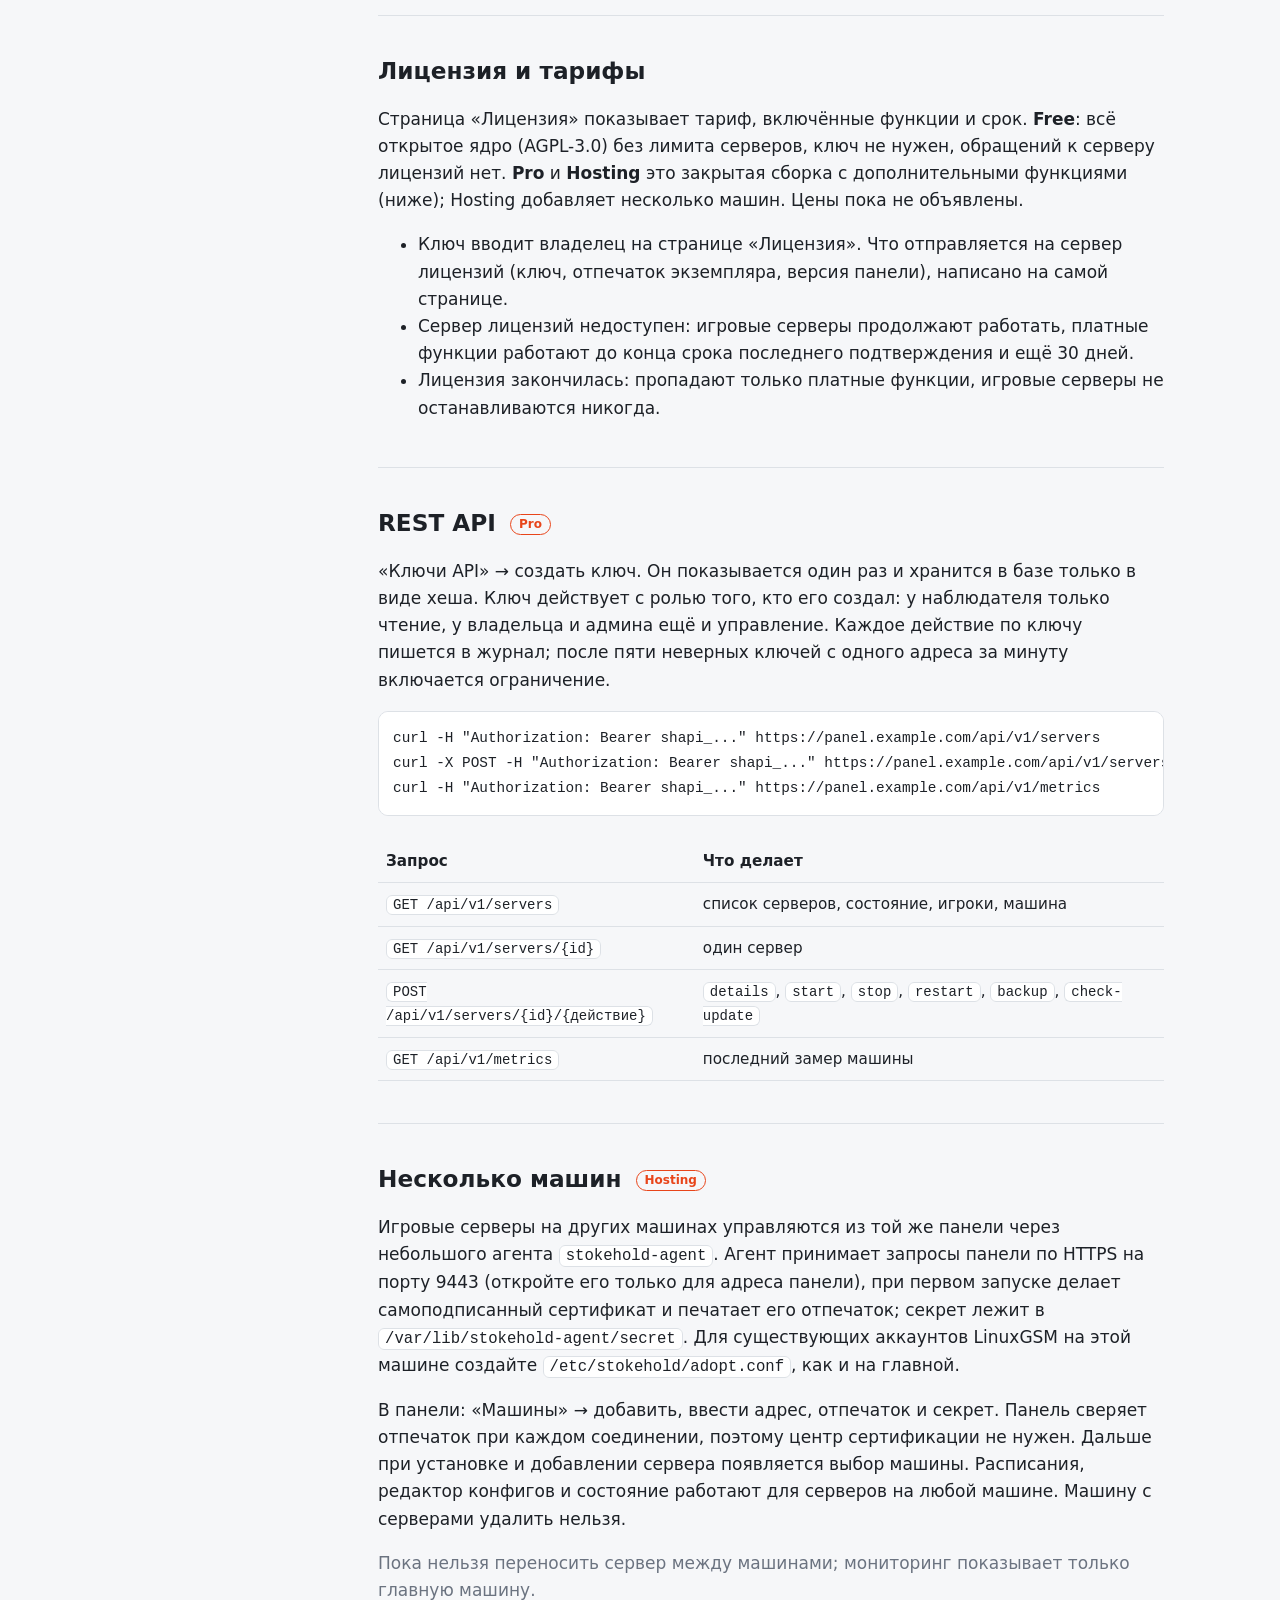
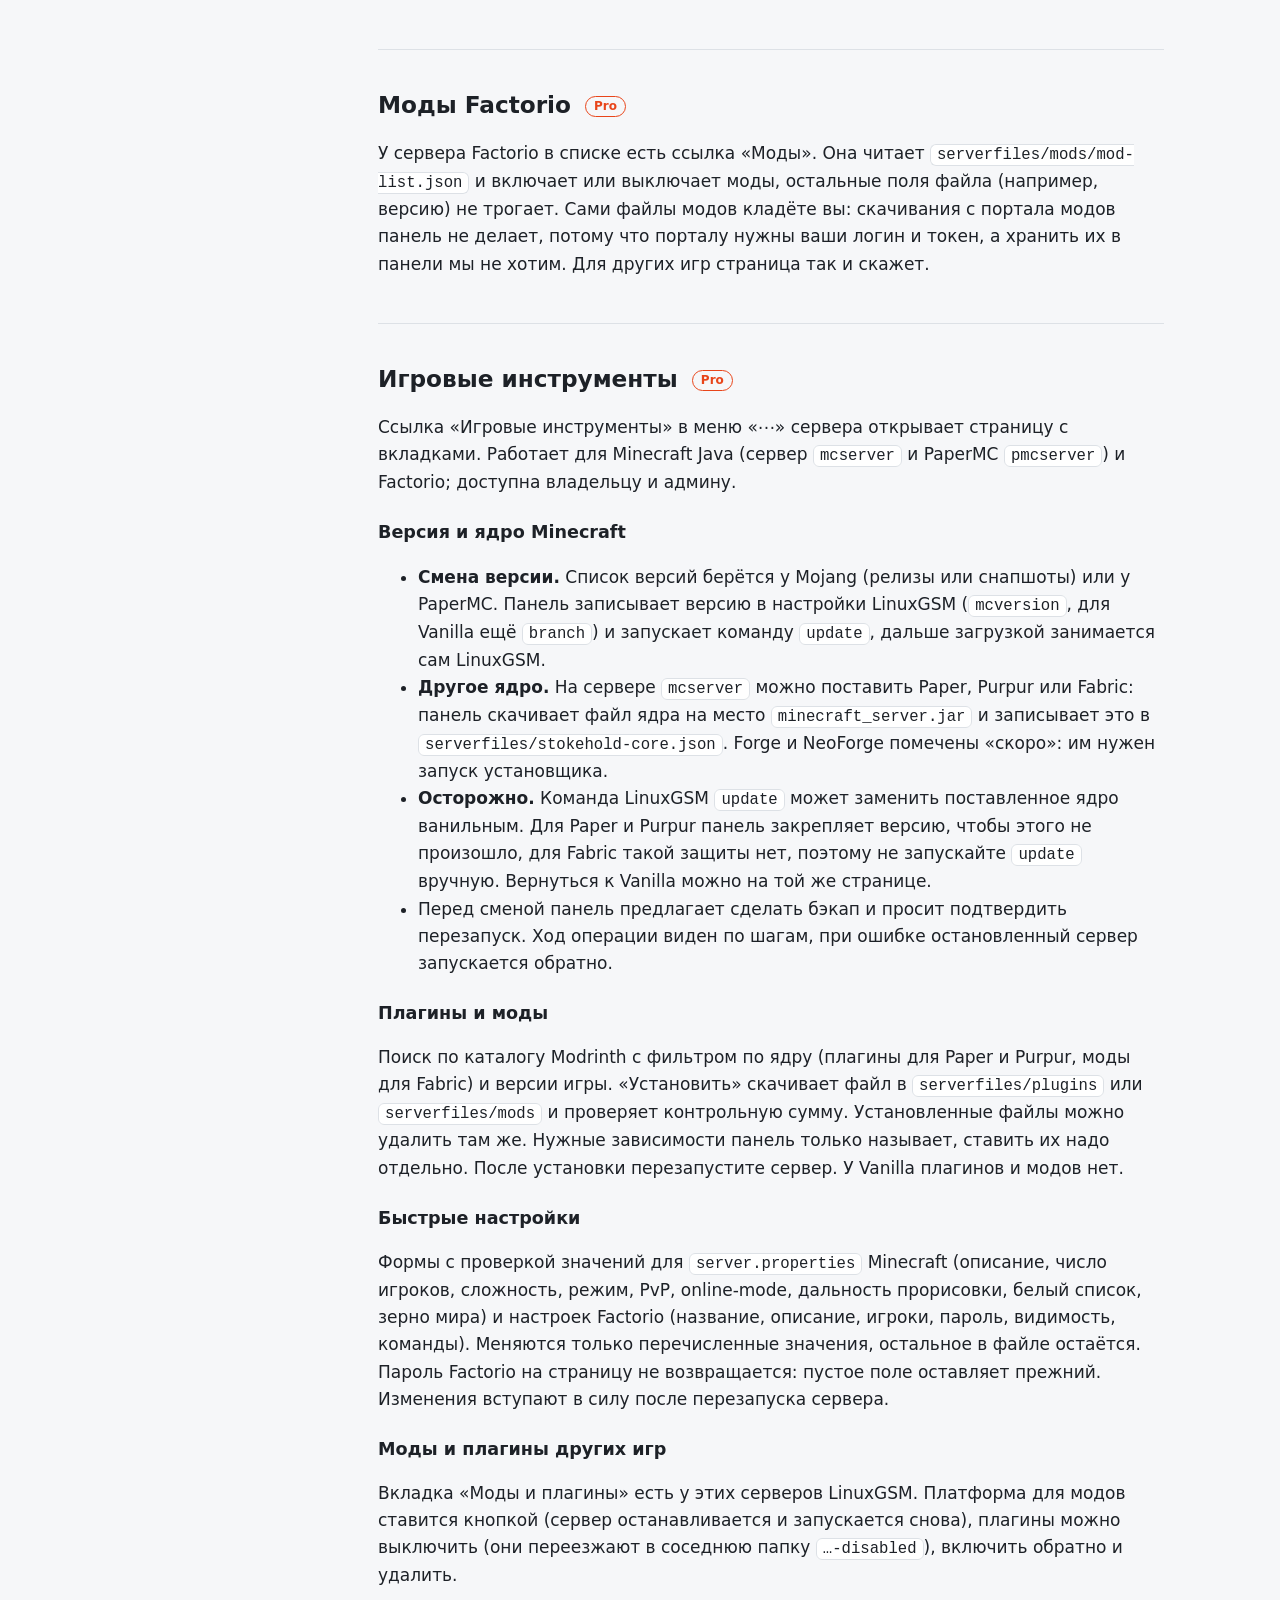
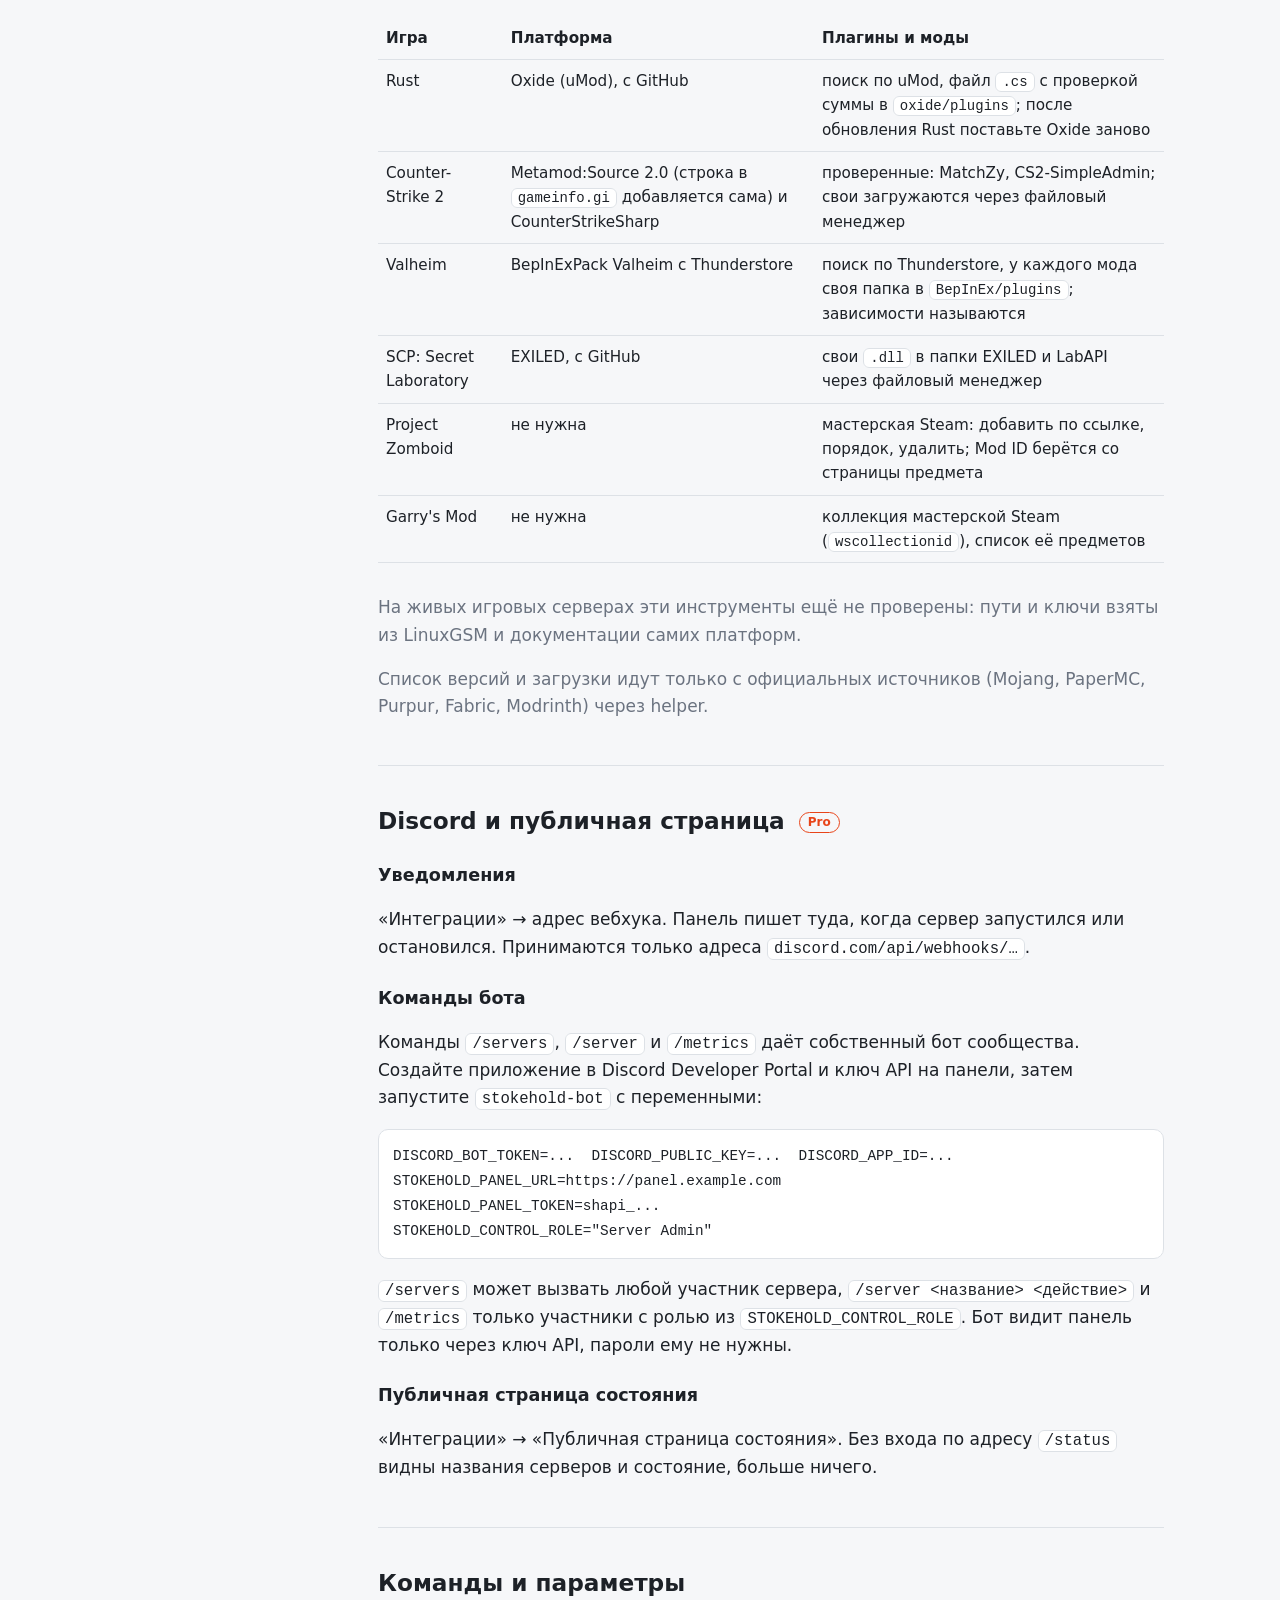
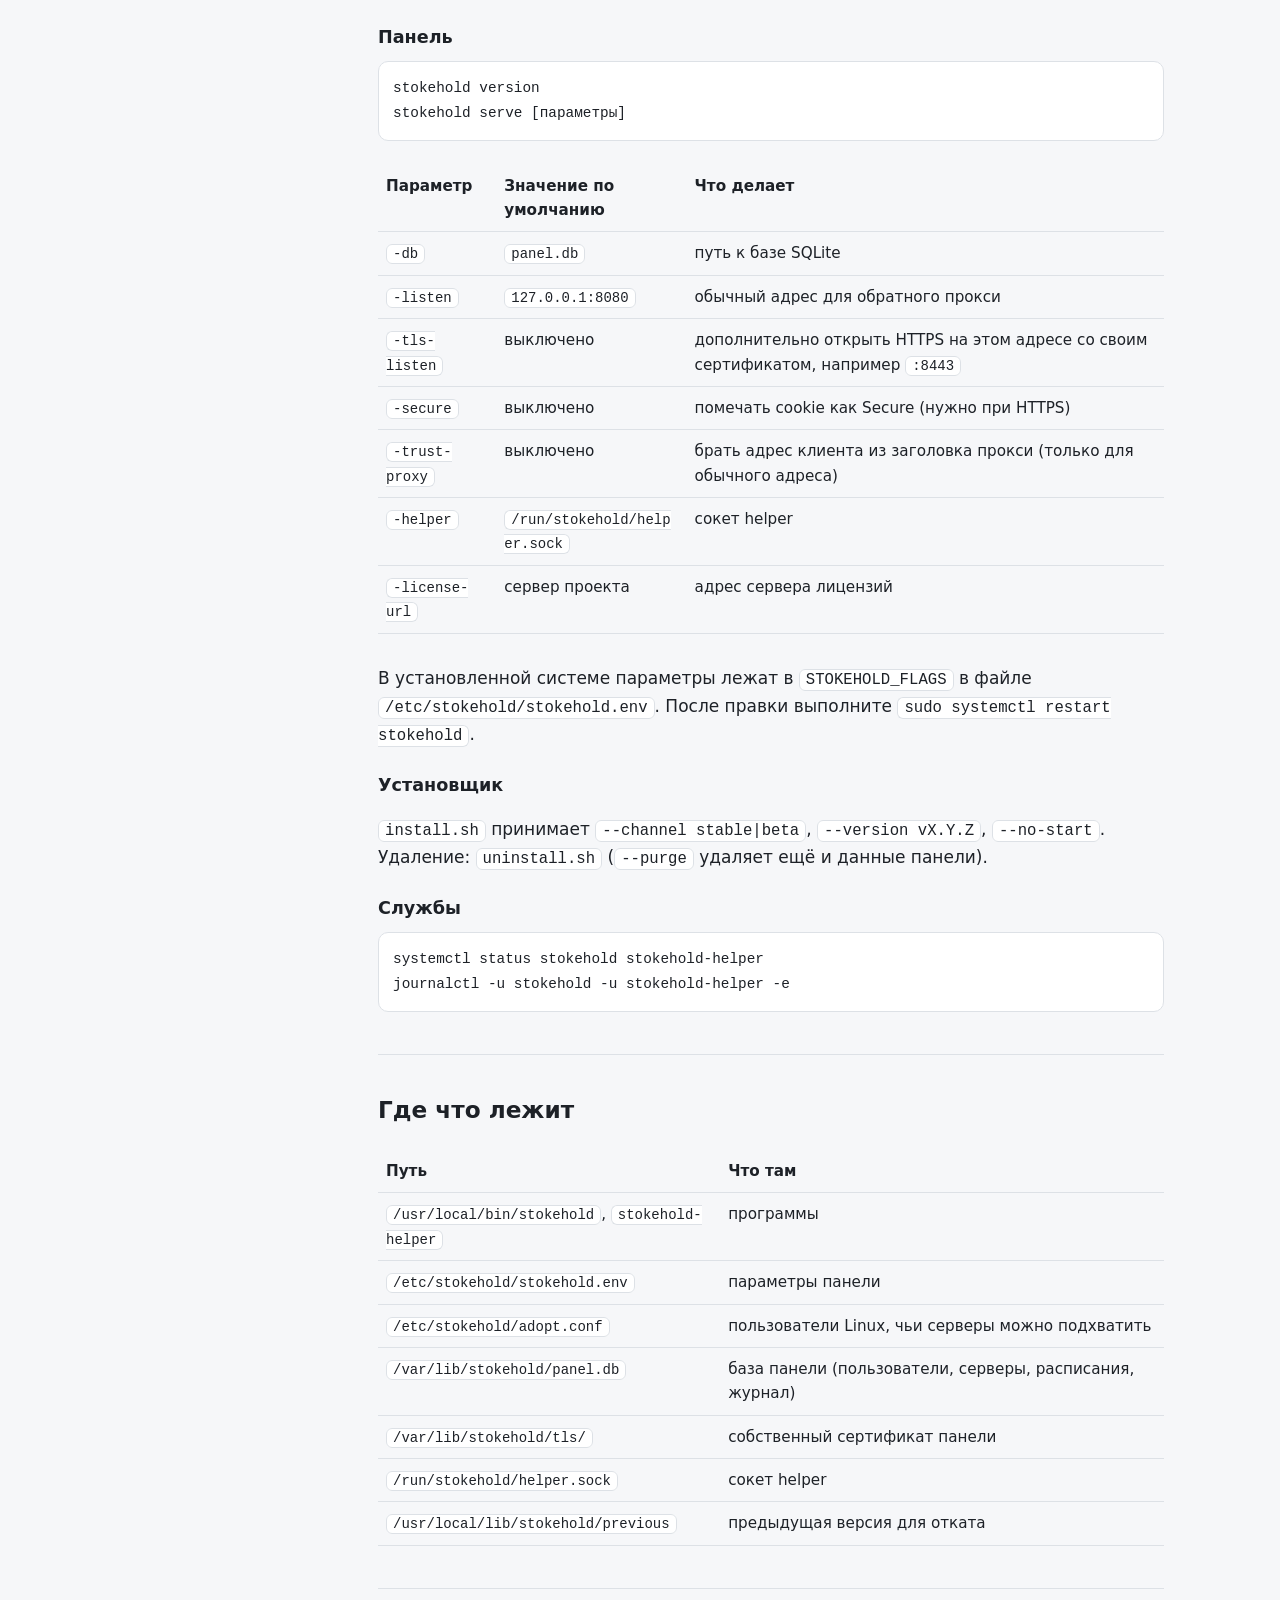
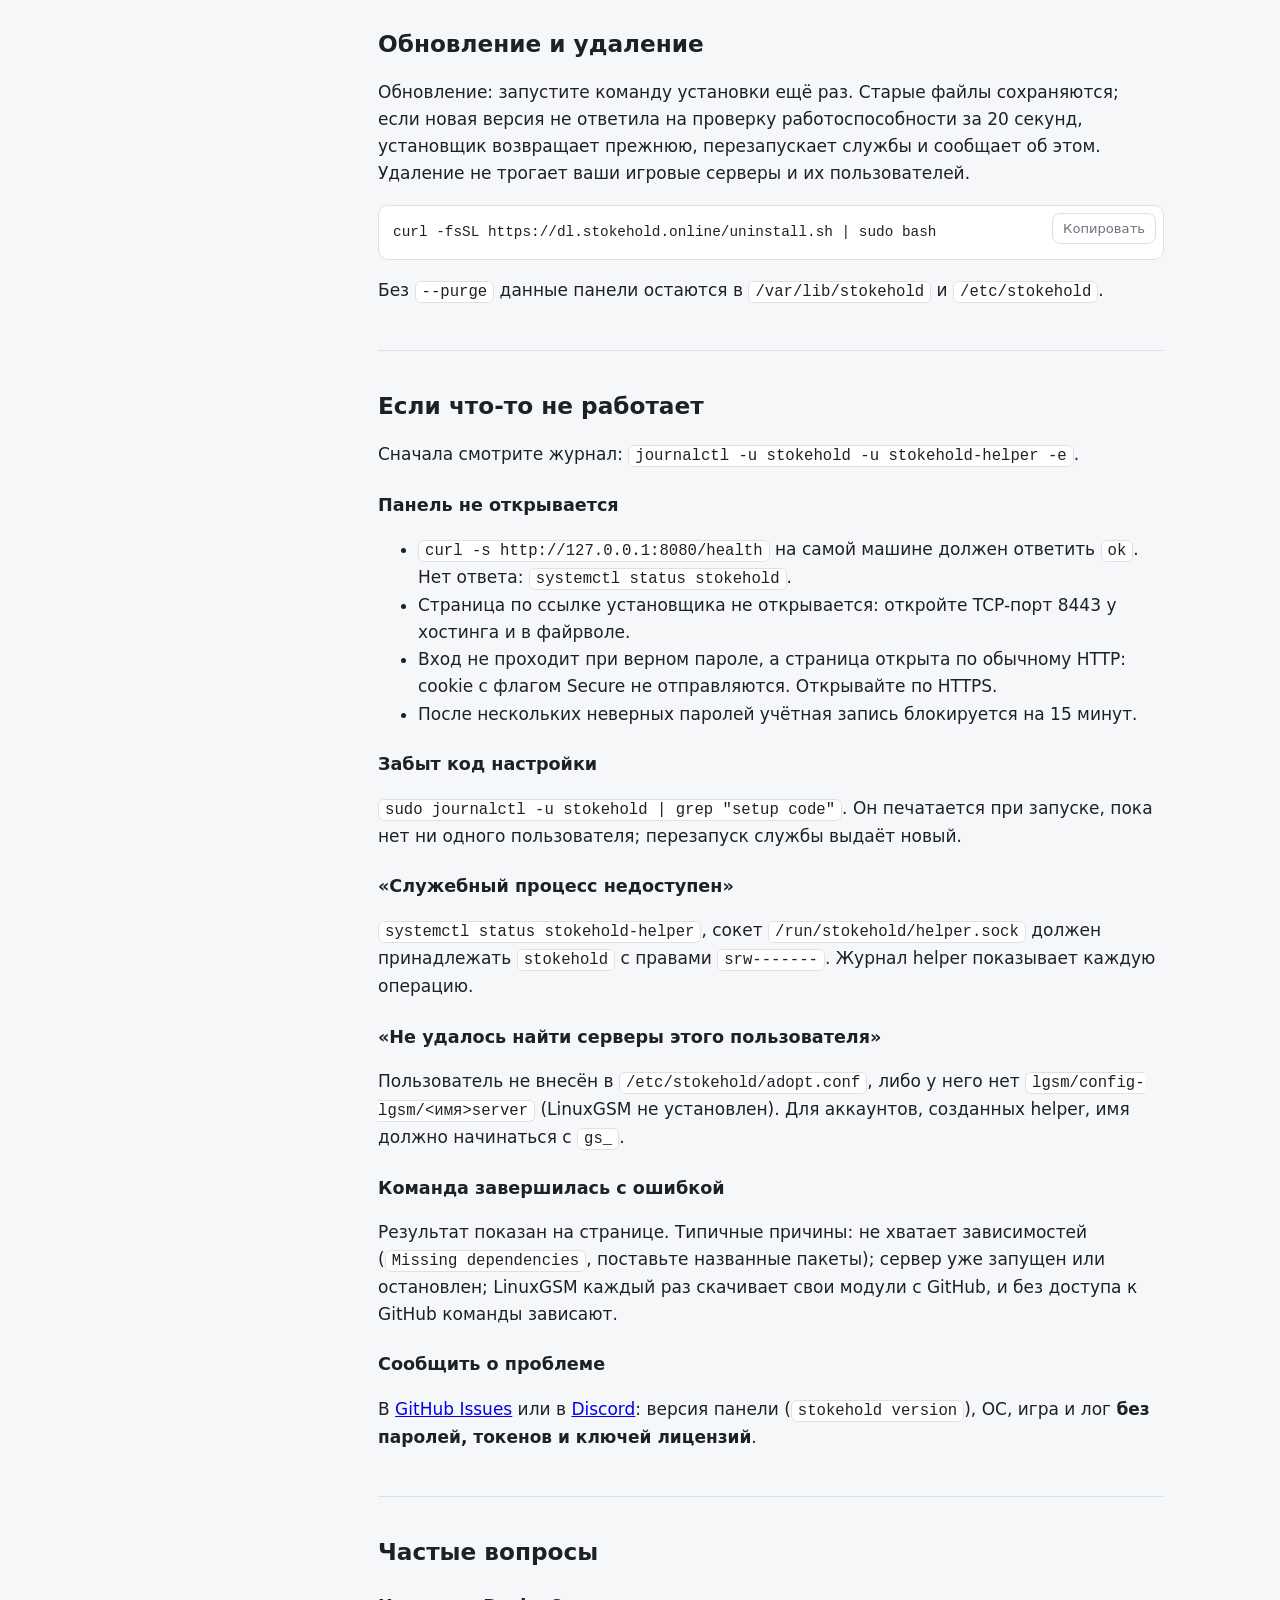
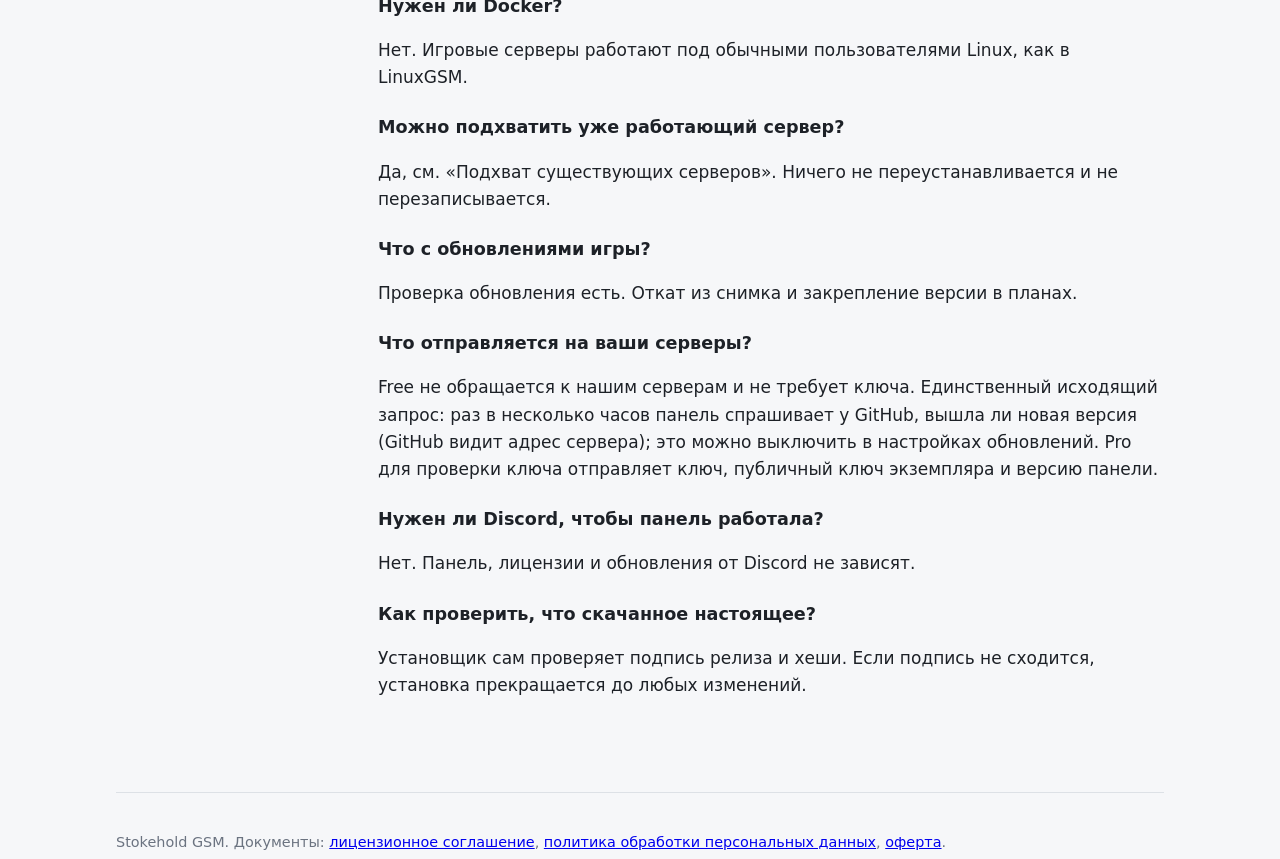
==== commit 0c08d405: "Docs: mods and plugins for Rust, CS2, Valheim, SCP:SL, Project Zomboid and Garry's Mod (Pro)" ====
--- a/site/docs/index.html
+++ b/site/docs/index.html
@@ -269,6 +269,18 @@
   <p>Поиск по каталогу Modrinth с фильтром по ядру (плагины для Paper и Purpur, моды для Fabric) и версии игры. «Установить» скачивает файл в <code>serverfiles/plugins</code> или <code>serverfiles/mods</code> и проверяет контрольную сумму. Установленные файлы можно удалить там же. Нужные зависимости панель только называет, ставить их надо отдельно. После установки перезапустите сервер. У Vanilla плагинов и модов нет.</p>
   <h3>Быстрые настройки</h3>
   <p>Формы с проверкой значений для <code>server.properties</code> Minecraft (описание, число игроков, сложность, режим, PvP, online-mode, дальность прорисовки, белый список, зерно мира) и настроек Factorio (название, описание, игроки, пароль, видимость, команды). Меняются только перечисленные значения, остальное в файле остаётся. Пароль Factorio на страницу не возвращается: пустое поле оставляет прежний. Изменения вступают в силу после перезапуска сервера.</p>
+  <h3>Моды и плагины других игр</h3>
+  <p>Вкладка «Моды и плагины» есть у этих серверов LinuxGSM. Платформа для модов ставится кнопкой (сервер останавливается и запускается снова), плагины можно выключить (они переезжают в соседнюю папку <code>…-disabled</code>), включить обратно и удалить.</p>
+  <div class="scroll"><table>
+    <tr><th>Игра</th><th>Платформа</th><th>Плагины и моды</th></tr>
+    <tr><td>Rust</td><td>Oxide (uMod), с GitHub</td><td>поиск по uMod, файл <code>.cs</code> с проверкой суммы в <code>oxide/plugins</code>; после обновления Rust поставьте Oxide заново</td></tr>
+    <tr><td>Counter-Strike 2</td><td>Metamod:Source 2.0 (строка в <code>gameinfo.gi</code> добавляется сама) и CounterStrikeSharp</td><td>проверенные: MatchZy, CS2-SimpleAdmin; свои загружаются через файловый менеджер</td></tr>
+    <tr><td>Valheim</td><td>BepInExPack Valheim с Thunderstore</td><td>поиск по Thunderstore, у каждого мода своя папка в <code>BepInEx/plugins</code>; зависимости называются</td></tr>
+    <tr><td>SCP: Secret Laboratory</td><td>EXILED, с GitHub</td><td>свои <code>.dll</code> в папки EXILED и LabAPI через файловый менеджер</td></tr>
+    <tr><td>Project Zomboid</td><td>не нужна</td><td>мастерская Steam: добавить по ссылке, порядок, удалить; Mod ID берётся со страницы предмета</td></tr>
+    <tr><td>Garry's Mod</td><td>не нужна</td><td>коллекция мастерской Steam (<code>wscollectionid</code>), список её предметов</td></tr>
+  </table></div>
+  <p class="muted">На живых игровых серверах эти инструменты ещё не проверены: пути и ключи взяты из LinuxGSM и документации самих платформ.</p>
   <p class="muted">Список версий и загрузки идут только с официальных источников (Mojang, PaperMC, Purpur, Fabric, Modrinth) через helper.</p>
 </section>
 
